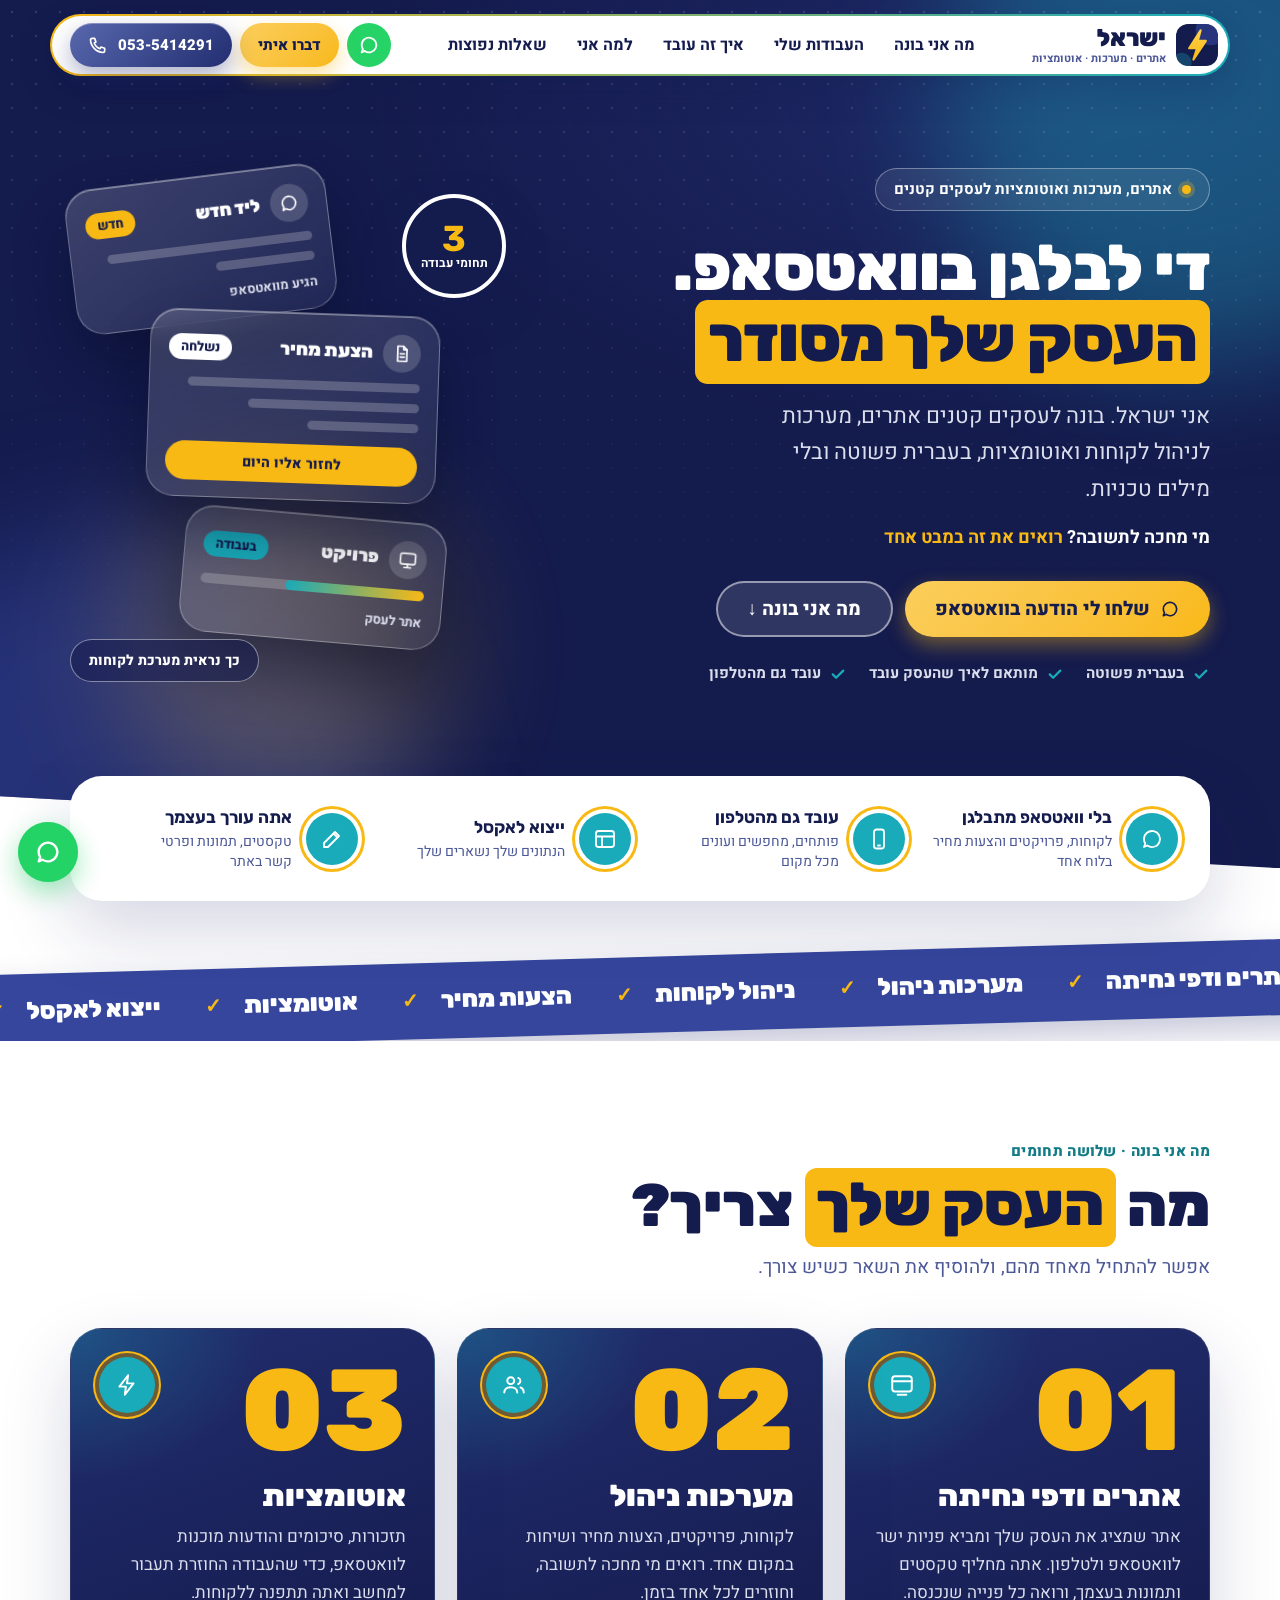
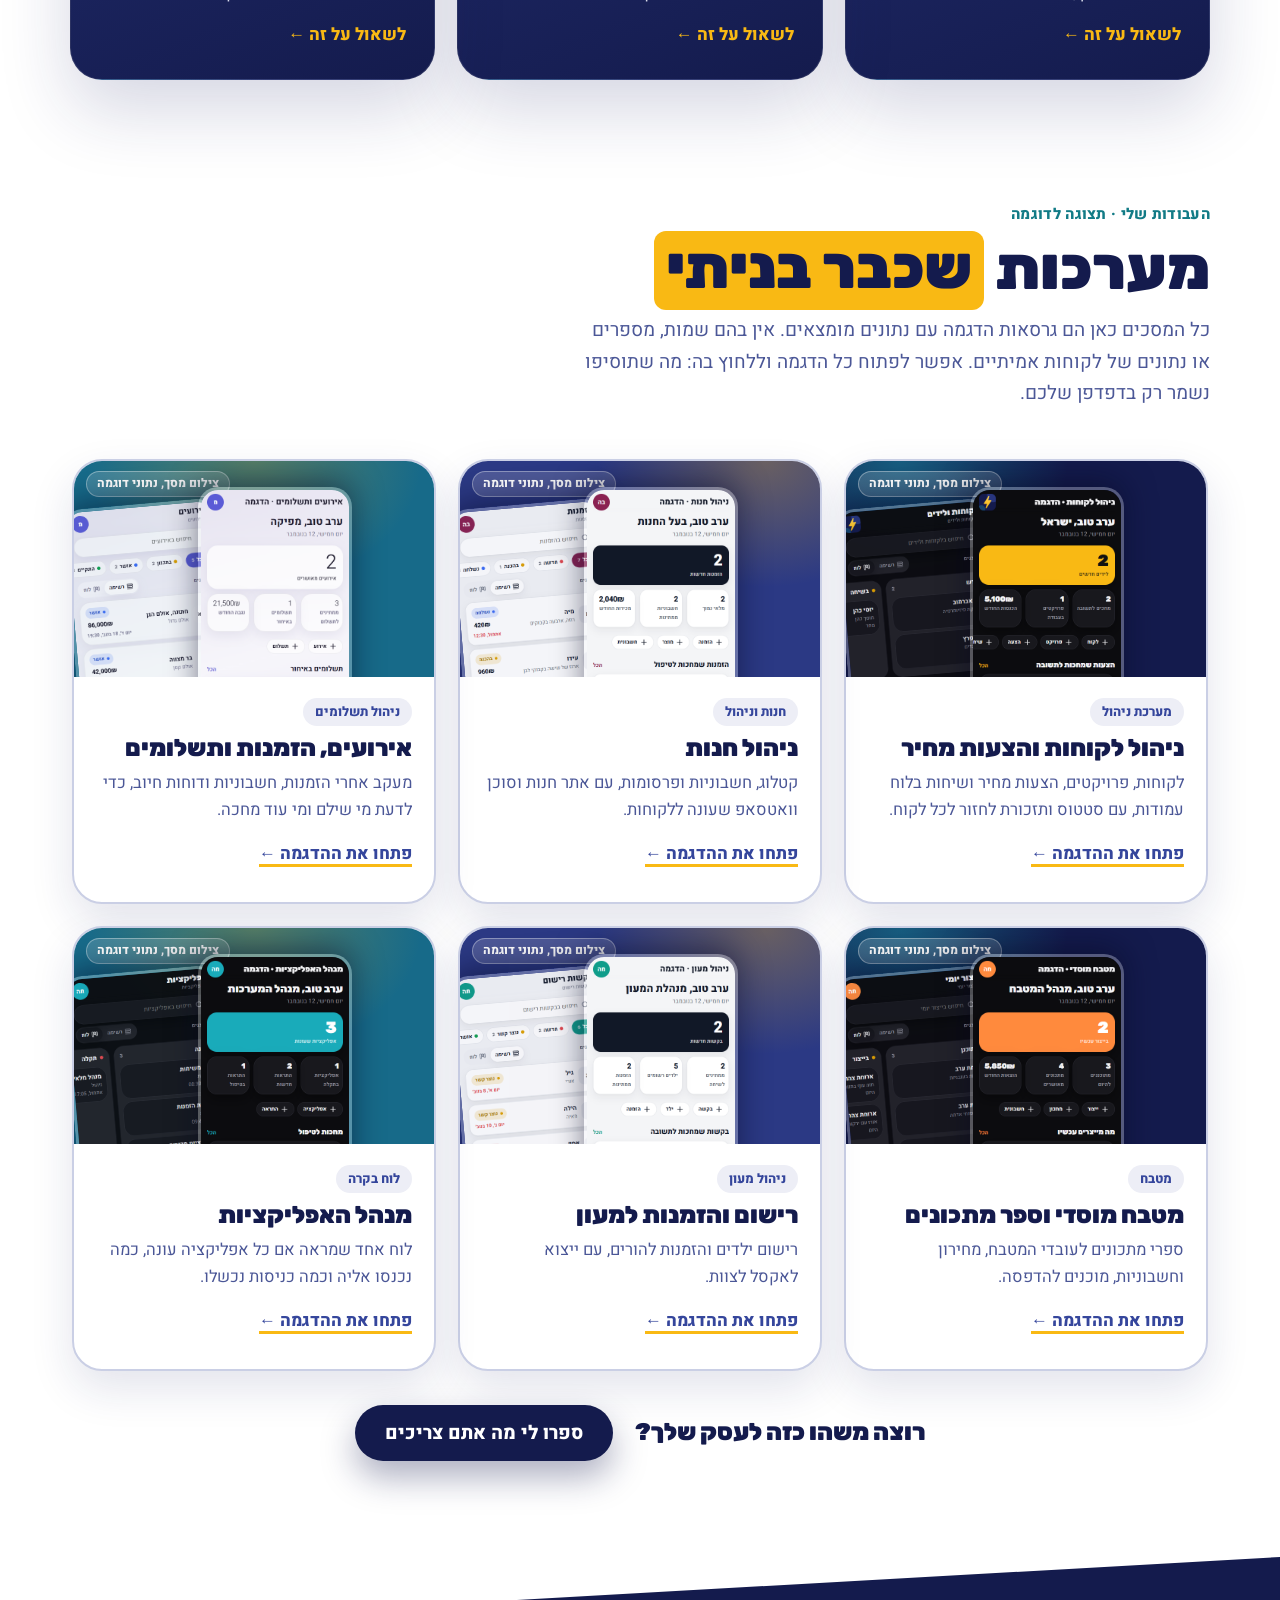
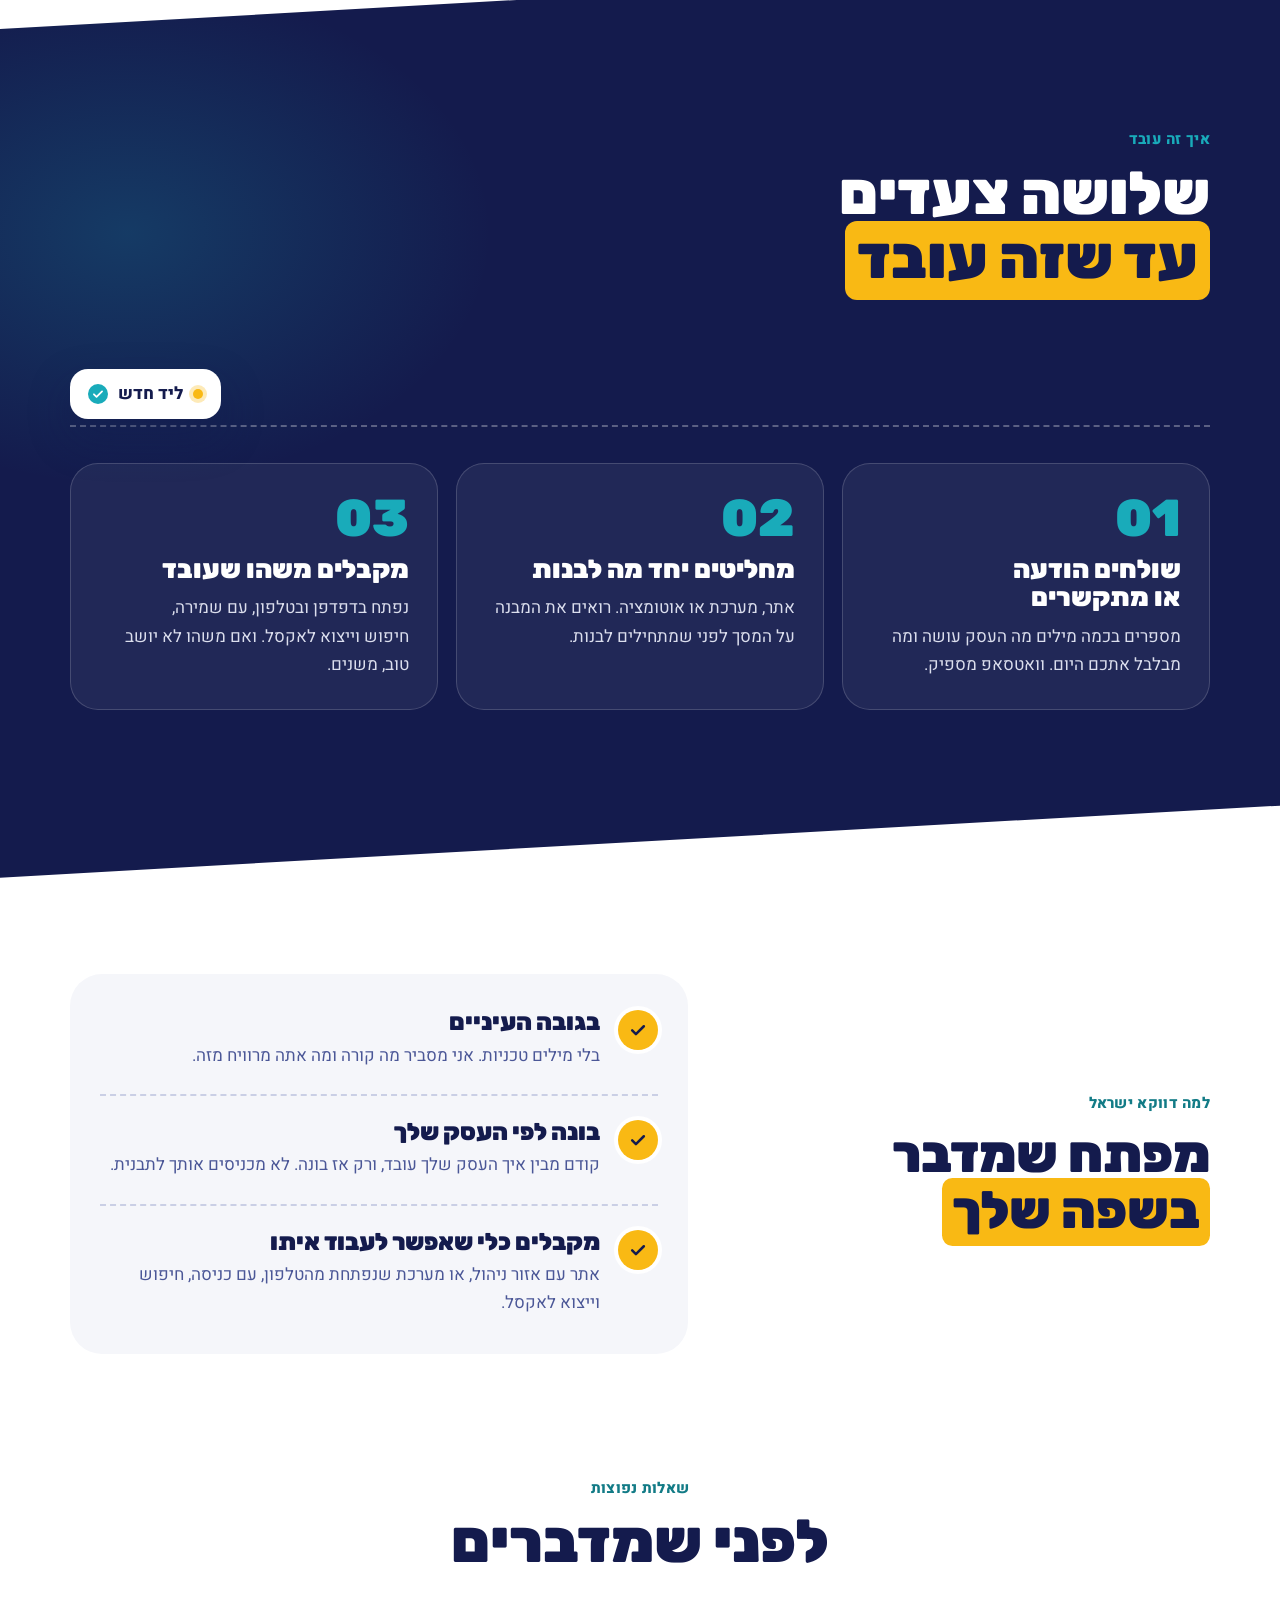
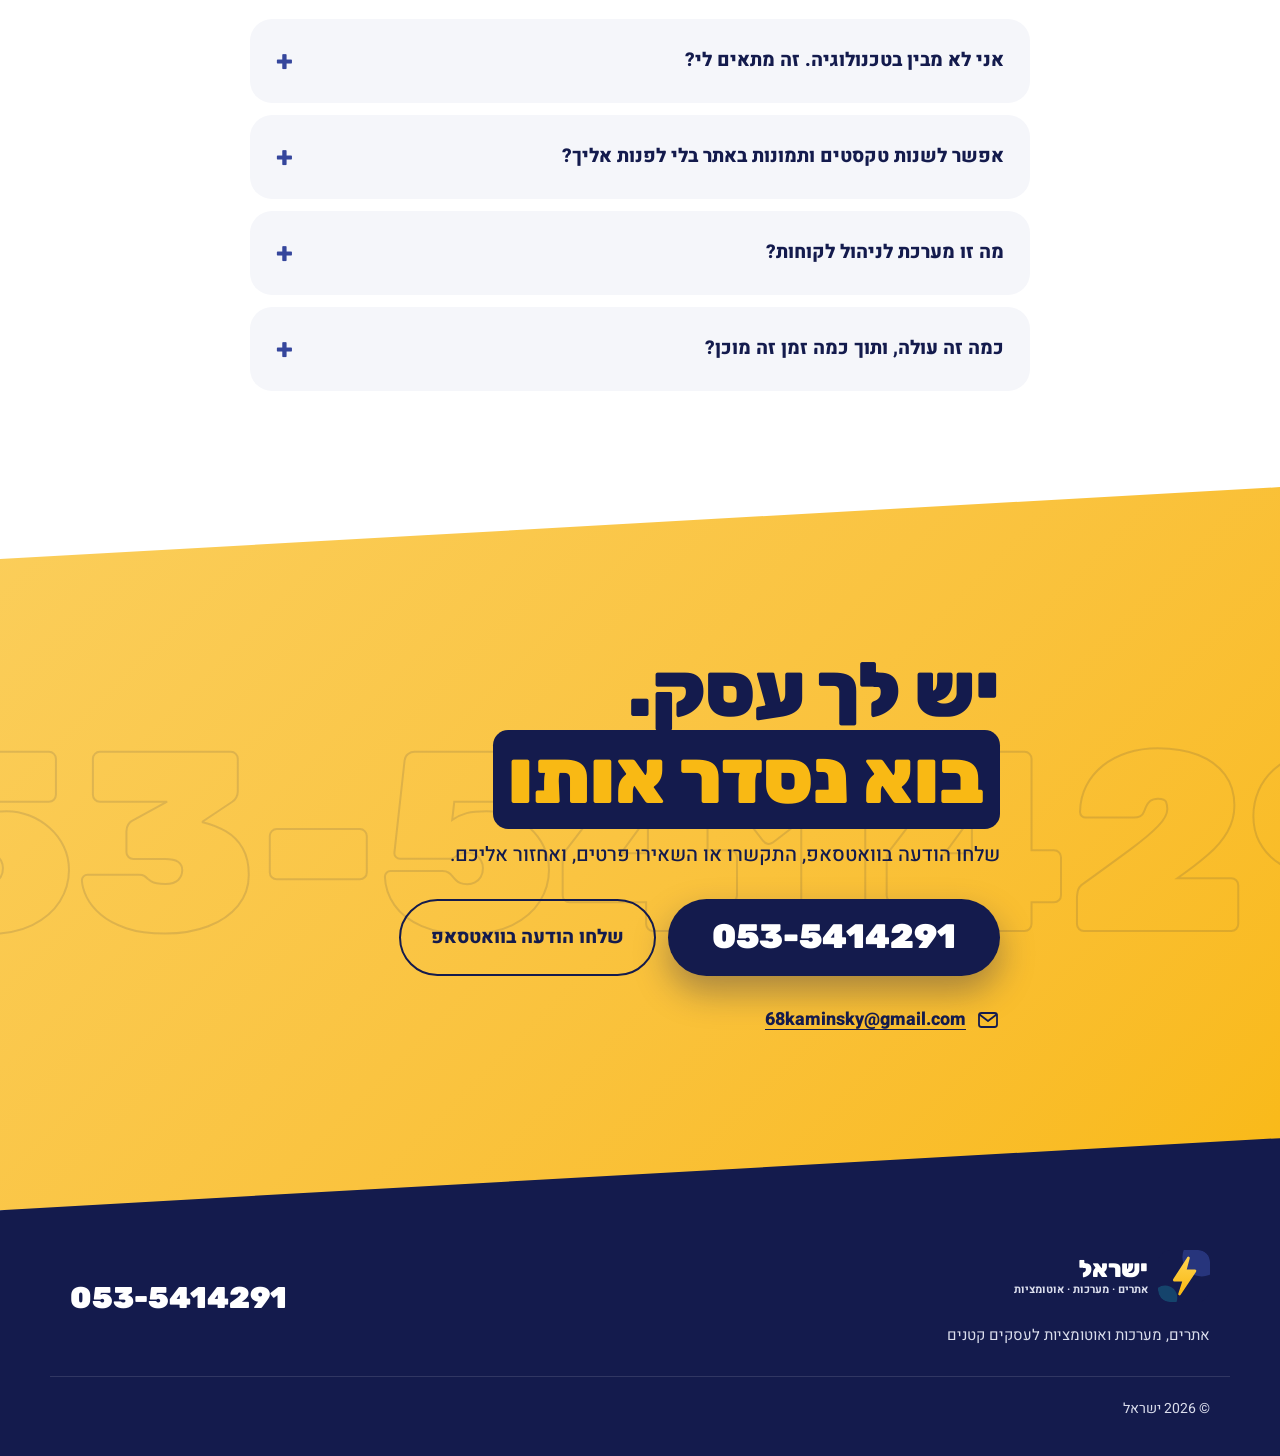
==== index.html @ 68e6c796 "העלאה ראשונה של האתר לאוויר Co-Authored-By: Claude Sonnet 5.5 <noreply@anthropic.com>" ====
<!doctype html>
<html lang="he" dir="rtl">
<head>
  <meta charset="utf-8">
  <meta name="viewport" content="width=device-width, initial-scale=1">
  <title data-edit="seo.title" data-label="כותרת הדף בגוגל ובלשונית">ישראל – אתרים, מערכות ואוטומציות לעסקים קטנים</title>
  <meta name="description" data-edit-meta="seo.description" data-label="תיאור הדף בגוגל" data-type="long" content="בונה לעסקים קטנים אתרים ודפי נחיתה, מערכות לניהול לקוחות ואוטומציות. בעברית פשוטה ובלי מילים טכניות.">
  <meta name="lazy:whatsapp" data-edit-meta="contact.whatsapp" data-label="מספר וואטסאפ" content="053-5414291">
  <meta name="lazy:wa-message" data-edit-meta="contact.wa_message" data-label="ההודעה המוכנה בוואטסאפ" data-type="long" content="היי ישראל, אשמח לשמוע איך אפשר לסדר את העסק שלי">
  <meta property="og:title" content="ישראל – אתרים, מערכות ואוטומציות לעסקים קטנים">
  <meta property="og:description" content="אתרים ודפי נחיתה, מערכות לניהול לקוחות ואוטומציות, בעברית פשוטה.">
  <meta property="og:type" content="website">
  <meta property="og:image" content="assets/logo.svg">
  <link rel="icon" href="assets/favicon.svg" type="image/svg+xml">
  <link rel="preconnect" href="https://fonts.googleapis.com">
  <link rel="preconnect" href="https://fonts.gstatic.com" crossorigin>
  <link href="https://fonts.googleapis.com/css2?family=Heebo:wght@400;500;700;800&family=Rubik:wght@700;900&display=swap" rel="stylesheet">
  <link rel="stylesheet" href="style.css">
  <script>document.documentElement.classList.add('js');</script>
  <script src="config.js"></script>
  <script src="content.js" defer></script>
  <script src="script.js" defer></script>
</head>
<body>

  <!-- תפריט צף -->
  <header class="nav-wrap">
    <nav class="nav" aria-label="ניווט ראשי">
      <a class="logo" href="#">
        <img class="logo__img" src="assets/logo.svg" data-edit-img="brand.logo" data-label="לוגו" alt="" width="42" height="42">
        <span class="logo__text"><span data-edit="brand.name" data-label="שם העסק">ישראל</span><small data-edit="brand.tagline" data-label="תיאור קצר מתחת לשם">אתרים · מערכות · אוטומציות</small></span>
      </a>
      <div class="nav__links">
        <a href="#services">מה אני בונה</a>
        <a href="#works">העבודות שלי</a>
        <a href="#process">איך זה עובד</a>
        <a href="#why">למה אני</a>
        <a href="#faq">שאלות נפוצות</a>
      </div>
      <div class="nav__actions">
        <a class="nav__wa" data-edit-wa href="https://wa.me/972535414291" aria-label="שלחו הודעה בוואטסאפ">
          <svg viewBox="0 0 24 24" fill="none" stroke="currentColor" stroke-width="2" stroke-linecap="round" stroke-linejoin="round" aria-hidden="true"><path d="M4 12a8 8 0 1 1 3.3 6.5L4 20l1.3-3.5A7.9 7.9 0 0 1 4 12z"/></svg>
        </a>
        <a class="btn btn--yellow btn--sm" href="#contact"><span data-edit="nav.cta" data-label="כפתור בתפריט">דברו איתי</span></a>
        <a class="btn btn--blue btn--sm nav__phone" data-edit-tel href="tel:+972535414291">
          <svg viewBox="0 0 24 24" fill="none" stroke="currentColor" stroke-width="2" stroke-linecap="round" stroke-linejoin="round" aria-hidden="true"><path d="M5 4h3l1.5 4.5-2 1.2a11 11 0 0 0 6.8 6.8l1.2-2L20 16v3a2 2 0 0 1-2 2A16 16 0 0 1 3 6a2 2 0 0 1 2-2z"/></svg>
          <span data-edit="contact.phone" data-label="מספר טלפון (מוצג באתר ומשמש לחיוג)">053-5414291</span>
        </a>
      </div>
    </nav>
  </header>

  <main>

    <!-- פתיחה -->
    <section class="hero" data-section="פתיחה">
      <div class="hero__deco" aria-hidden="true">
        <span class="glow glow--teal"></span>
        <span class="glow glow--blue"></span>
        <span class="glow glow--yellow"></span>
        <span class="dots"></span>
      </div>

      <div class="wrap hero__grid">
        <div class="hero__text rv">
          <span class="pill-tag"><i></i><span data-edit="hero.tag" data-label="תגית מעל הכותרת">אתרים, מערכות ואוטומציות לעסקים קטנים</span></span>
          <h1 class="hero__title"><span data-edit="hero.title1" data-label="כותרת, שורה ראשונה">די לבלגן בוואטסאפ.</span><br><em data-edit="hero.title2" data-label="כותרת, שורה מודגשת">העסק שלך מסודר</em></h1>
          <p class="hero__sub" data-edit="hero.sub" data-label="משפט הסבר" data-type="long">אני ישראל. בונה לעסקים קטנים אתרים, מערכות לניהול לקוחות ואוטומציות, בעברית פשוטה ובלי מילים טכניות.</p>
          <p class="hero__hook"><span data-edit="hero.hook1" data-label="שורה מתחת להסבר, התחלה">מי מחכה לתשובה?</span> <strong data-edit="hero.hook2" data-label="שורה מתחת להסבר, מילים מודגשות">רואים את זה במבט אחד</strong></p>
          <div class="hero__actions">
            <a class="btn btn--yellow btn--lg" data-edit-wa href="https://wa.me/972535414291">
              <svg viewBox="0 0 24 24" fill="none" stroke="currentColor" stroke-width="2" stroke-linecap="round" stroke-linejoin="round" aria-hidden="true"><path d="M4 12a8 8 0 1 1 3.3 6.5L4 20l1.3-3.5A7.9 7.9 0 0 1 4 12z"/></svg>
              <span data-edit="hero.cta" data-label="כפתור ראשי">שלחו לי הודעה בוואטסאפ</span>
            </a>
            <a class="btn btn--ghost-dark btn--lg" href="#services"><span data-edit="hero.cta2" data-label="כפתור משני">מה אני בונה ↓</span></a>
          </div>
          <ul class="hero__ticks">
            <li data-edit="hero.tick1" data-label="יתרון 1">בעברית פשוטה</li>
            <li data-edit="hero.tick2" data-label="יתרון 2">מותאם לאיך שהעסק עובד</li>
            <li data-edit="hero.tick3" data-label="יתרון 3">עובד גם מהטלפון</li>
          </ul>
        </div>

        <!-- ערימת כרטיסי זכוכית: איור של מסך מערכת לקוחות -->
        <div class="hero__visual rv" role="img" aria-label="איור: כרטיסי לקוח, הצעת מחיר ופרויקט במערכת ניהול">
          <div class="gcard gcard--a" aria-hidden="true">
            <div class="gcard__head">
              <span class="gcard__ico"><svg viewBox="0 0 24 24" fill="none" stroke="currentColor" stroke-width="2" stroke-linecap="round" stroke-linejoin="round"><path d="M4 12a8 8 0 1 1 3.3 6.5L4 20l1.3-3.5A7.9 7.9 0 0 1 4 12z"/></svg></span>
              <b>ליד חדש</b>
              <span class="chip chip--yellow">חדש</span>
            </div>
            <span class="bar bar--l"></span><span class="bar bar--s"></span>
            <span class="gcard__foot">הגיע מוואטסאפ</span>
          </div>
          <div class="gcard gcard--b" aria-hidden="true">
            <div class="gcard__head">
              <span class="gcard__ico"><svg viewBox="0 0 24 24" fill="none" stroke="currentColor" stroke-width="2" stroke-linecap="round" stroke-linejoin="round"><path d="M7 3h7l4 4v14H7z"/><path d="M14 3v4h4M10 12h5M10 16h5"/></svg></span>
              <b>הצעת מחיר</b>
              <span class="chip chip--white">נשלחה</span>
            </div>
            <span class="bar bar--l"></span><span class="bar bar--m"></span><span class="bar bar--s"></span>
            <span class="gcard__btn">לחזור אליו היום</span>
          </div>
          <div class="gcard gcard--c" aria-hidden="true">
            <div class="gcard__head">
              <span class="gcard__ico"><svg viewBox="0 0 24 24" fill="none" stroke="currentColor" stroke-width="2" stroke-linecap="round" stroke-linejoin="round"><rect x="3" y="4" width="18" height="13" rx="2.5"/><path d="M8 21h8M12 17v4"/></svg></span>
              <b>פרויקט</b>
              <span class="chip chip--teal">בעבודה</span>
            </div>
            <span class="progress"><i></i></span>
            <span class="gcard__foot">אתר לעסק</span>
          </div>
          <span class="float float--tag">כך נראית מערכת לקוחות</span>
          <span class="float float--count"><b data-edit="hero.count_num" data-label="מונה עגול, מספר">3</b><span data-edit="hero.count_text" data-label="מונה עגול, טקסט">תחומי עבודה</span></span>
        </div>
      </div>
    </section>

    <!-- פס אמון -->
    <div class="wrap" data-section="פס אמון">
      <ul class="trust rv">
        <li>
          <span class="trust__icon"><svg viewBox="0 0 24 24" fill="none" stroke="currentColor" stroke-width="1.8" stroke-linecap="round" stroke-linejoin="round" aria-hidden="true"><path d="M4 12a8 8 0 1 1 3.3 6.5L4 20l1.3-3.5A7.9 7.9 0 0 1 4 12z"/></svg></span>
          <span><b data-edit="trust.1.title" data-label="יתרון 1, כותרת">בלי וואטסאפ מתבלגן</b><span data-edit="trust.1.text" data-label="יתרון 1, הסבר">לקוחות, פרויקטים והצעות מחיר בלוח אחד</span></span>
        </li>
        <li>
          <span class="trust__icon"><svg viewBox="0 0 24 24" fill="none" stroke="currentColor" stroke-width="1.8" stroke-linecap="round" stroke-linejoin="round" aria-hidden="true"><rect x="7" y="2.5" width="10" height="19" rx="2.5"/><path d="M11 18.5h2"/></svg></span>
          <span><b data-edit="trust.2.title" data-label="יתרון 2, כותרת">עובד גם מהטלפון</b><span data-edit="trust.2.text" data-label="יתרון 2, הסבר">פותחים, מחפשים ועונים מכל מקום</span></span>
        </li>
        <li>
          <span class="trust__icon"><svg viewBox="0 0 24 24" fill="none" stroke="currentColor" stroke-width="1.8" stroke-linecap="round" stroke-linejoin="round" aria-hidden="true"><rect x="3" y="4" width="18" height="16" rx="2.5"/><path d="M3 9.5h18M9 9.5V20"/></svg></span>
          <span><b data-edit="trust.3.title" data-label="יתרון 3, כותרת">ייצוא לאקסל</b><span data-edit="trust.3.text" data-label="יתרון 3, הסבר">הנתונים שלך נשארים שלך</span></span>
        </li>
        <li>
          <span class="trust__icon"><svg viewBox="0 0 24 24" fill="none" stroke="currentColor" stroke-width="1.8" stroke-linecap="round" stroke-linejoin="round" aria-hidden="true"><path d="M4 20h4L19 9l-4-4L4 16z"/><path d="M13.5 6.5l4 4"/></svg></span>
          <span><b data-edit="trust.4.title" data-label="יתרון 4, כותרת">אתה עורך בעצמך</b><span data-edit="trust.4.text" data-label="יתרון 4, הסבר">טקסטים, תמונות ופרטי קשר באתר</span></span>
        </li>
      </ul>
    </div>

    <!-- רצועה רצה -->
    <div class="ticker-wrap" aria-hidden="true" data-section="רצועה רצה">
      <div class="ticker">
        <div class="ticker__track">
          <span data-edit="ticker.1" data-label="פריט 1">אתרים ודפי נחיתה</span><span data-edit="ticker.2" data-label="פריט 2">מערכות ניהול</span><span data-edit="ticker.3" data-label="פריט 3">ניהול לקוחות</span><span data-edit="ticker.4" data-label="פריט 4">הצעות מחיר</span><span data-edit="ticker.5" data-label="פריט 5">אוטומציות</span><span data-edit="ticker.6" data-label="פריט 6">ייצוא לאקסל</span>
          <span data-edit="ticker.1">אתרים ודפי נחיתה</span><span data-edit="ticker.2">מערכות ניהול</span><span data-edit="ticker.3">ניהול לקוחות</span><span data-edit="ticker.4">הצעות מחיר</span><span data-edit="ticker.5">אוטומציות</span><span data-edit="ticker.6">ייצוא לאקסל</span>
        </div>
      </div>
    </div>

    <!-- מה אני בונה -->
    <section class="section" id="services" data-section="מה אני בונה">
      <div class="wrap">
        <div class="head rv">
          <span class="eyebrow" data-edit="services.eyebrow" data-label="תווית מעל הכותרת">מה אני בונה · שלושה תחומים</span>
          <h2 class="title"><span data-edit="services.title1" data-label="כותרת, התחלה">מה </span><em data-edit="services.title2" data-label="כותרת, מילה מודגשת">העסק שלך</em><span data-edit="services.title3" data-label="כותרת, סוף"> צריך?</span></h2>
          <p class="head__sub" data-edit="services.sub" data-label="משפט מתחת לכותרת">אפשר להתחיל מאחד מהם, ולהוסיף את השאר כשיש צורך.</p>
        </div>
        <div class="services">
          <article class="service rv">
            <span class="service__num" aria-hidden="true">01</span>
            <span class="service__icon"><svg viewBox="0 0 24 24" fill="none" stroke="currentColor" stroke-width="1.8" stroke-linecap="round" stroke-linejoin="round" aria-hidden="true"><rect x="3" y="4" width="18" height="14" rx="2.5"/><path d="M3 8.5h18M8 21h8"/></svg></span>
            <h3 data-edit="s1.name" data-label="שירות 1, שם">אתרים ודפי נחיתה</h3>
            <p data-edit="s1.desc" data-label="שירות 1, תיאור" data-type="long">אתר שמציג את העסק שלך ומביא פניות ישר לוואטסאפ ולטלפון. אתה מחליף טקסטים ותמונות בעצמך, ורואה כל פנייה שנכנסה.</p>
            <a class="service__link" href="#contact" data-edit="services.link" data-label="קישור בכל כרטיס">לשאול על זה ←</a>
          </article>
          <article class="service rv">
            <span class="service__num" aria-hidden="true">02</span>
            <span class="service__icon"><svg viewBox="0 0 24 24" fill="none" stroke="currentColor" stroke-width="1.8" stroke-linecap="round" stroke-linejoin="round" aria-hidden="true"><circle cx="9" cy="8" r="3.2"/><path d="M3 19c0-3.2 2.7-5 6-5s6 1.8 6 5M16 5.5a3 3 0 0 1 0 5.6M18 14.3c1.8.6 3 2 3 4.7"/></svg></span>
            <h3 data-edit="s2.name" data-label="שירות 2, שם">מערכות ניהול</h3>
            <p data-edit="s2.desc" data-label="שירות 2, תיאור" data-type="long">לקוחות, פרויקטים, הצעות מחיר ושיחות במקום אחד. רואים מי מחכה לתשובה, וחוזרים לכל אחד בזמן.</p>
            <a class="service__link" href="#contact" data-edit="services.link">לשאול על זה ←</a>
          </article>
          <article class="service rv">
            <span class="service__num" aria-hidden="true">03</span>
            <span class="service__icon"><svg viewBox="0 0 24 24" fill="none" stroke="currentColor" stroke-width="1.8" stroke-linecap="round" stroke-linejoin="round" aria-hidden="true"><path d="M13 3L5 13.5h6L10 21l8-10.5h-6z"/></svg></span>
            <h3 data-edit="s3.name" data-label="שירות 3, שם">אוטומציות</h3>
            <p data-edit="s3.desc" data-label="שירות 3, תיאור" data-type="long">תזכורות, סיכומים והודעות מוכנות לוואטסאפ, כדי שהעבודה החוזרת תעבור למחשב ואתה תתפנה ללקוחות.</p>
            <a class="service__link" href="#contact" data-edit="services.link">לשאול על זה ←</a>
          </article>
        </div>
      </div>
    </section>

    <!-- העבודות שלי: מסכים לדוגמה, בלי נתונים אמיתיים -->
    <section class="section works-sec" id="works" data-section="העבודות שלי">
      <div class="wrap">
        <div class="head rv">
          <span class="eyebrow" data-edit="works.eyebrow" data-label="תווית מעל הכותרת">העבודות שלי · תצוגה לדוגמה</span>
          <h2 class="title"><span data-edit="works.title1" data-label="כותרת, התחלה">מערכות </span><em data-edit="works.title2" data-label="כותרת, מילים מודגשות">שכבר בניתי</em></h2>
          <p class="head__sub" data-edit="works.sub" data-label="משפט מתחת לכותרת" data-type="long">כל המסכים כאן הם גרסאות הדגמה עם נתונים מומצאים. אין בהם שמות, מספרים או נתונים של לקוחות אמיתיים. אפשר לפתוח כל הדגמה וללחוץ בה: מה שתוסיפו נשמר רק בדפדפן שלכם.</p>
        </div>

        <div class="works" tabindex="0" aria-label="העבודות שלי, אפשר לגלול הצידה">

          <!-- 1. ניהול לקוחות: לוח עמודות -->
          <article class="work rv">
            <div class="mock mock--ink">
              <div class="shots">
                <img class="shot shot--b" src="assets/works/clients-list.png" alt="מסך הבית ולוח הלקוחות במערכת ניהול לקוחות, עם נתוני דוגמה" width="390" height="780" decoding="async">
                <img class="shot shot--a" src="assets/works/clients-home.png" alt="" width="390" height="780" decoding="async">
              </div>
              <span class="mock__tag">צילום מסך, נתוני דוגמה</span>
            </div>
            <div class="work__body">
              <span class="work__kind" data-edit="works.1.kind" data-label="עבודה 1, סוג">מערכת ניהול</span>
              <h3 data-edit="works.1.title" data-label="עבודה 1, שם">ניהול לקוחות והצעות מחיר</h3>
              <p data-edit="works.1.text" data-label="עבודה 1, תיאור" data-type="long">לקוחות, פרויקטים, הצעות מחיר ושיחות בלוח עמודות, עם סטטוס ותזכורת לחזור לכל לקוח.</p>
              <a class="work__demo" href="demos/clients/index.html" target="_blank" rel="noopener" aria-label="פתחו הדגמה של ניהול לקוחות והצעות מחיר, נפתח בלשונית חדשה"><span data-edit="works.demo_link" data-label="קישור להדגמה, בכל כרטיס">פתחו את ההדגמה ←</span></a>
            </div>
          </article>

          <!-- 2. חנות וניהול -->
          <article class="work rv">
            <div class="mock mock--blue">
              <div class="shots">
                <img class="shot shot--b" src="assets/works/store-list.png" alt="הזמנות ומסך הבית במערכת ניהול חנות, עם נתוני דוגמה" width="390" height="780" decoding="async">
                <img class="shot shot--a" src="assets/works/store-home.png" alt="" width="390" height="780" decoding="async">
              </div>
              <span class="mock__tag">צילום מסך, נתוני דוגמה</span>
            </div>
            <div class="work__body">
              <span class="work__kind" data-edit="works.2.kind" data-label="עבודה 2, סוג">חנות וניהול</span>
              <h3 data-edit="works.2.title" data-label="עבודה 2, שם">ניהול חנות</h3>
              <p data-edit="works.2.text" data-label="עבודה 2, תיאור" data-type="long">קטלוג, חשבוניות ופרסומות, עם אתר חנות וסוכן וואטסאפ שעונה ללקוחות.</p>
              <a class="work__demo" href="demos/store/index.html" target="_blank" rel="noopener" aria-label="פתחו הדגמה של ניהול חנות, נפתח בלשונית חדשה"><span data-edit="works.demo_link" data-label="קישור להדגמה, בכל כרטיס">פתחו את ההדגמה ←</span></a>
            </div>
          </article>

          <!-- 3. אירועים ותשלומים -->
          <article class="work rv">
            <div class="mock mock--teal">
              <div class="shots">
                <img class="shot shot--b" src="assets/works/events-list.png" alt="אירועים ומסך הבית במערכת לניהול אירועים ותשלומים, עם נתוני דוגמה" width="390" height="780" decoding="async">
                <img class="shot shot--a" src="assets/works/events-home.png" alt="" width="390" height="780" decoding="async">
              </div>
              <span class="mock__tag">צילום מסך, נתוני דוגמה</span>
            </div>
            <div class="work__body">
              <span class="work__kind" data-edit="works.3.kind" data-label="עבודה 3, סוג">ניהול תשלומים</span>
              <h3 data-edit="works.3.title" data-label="עבודה 3, שם">אירועים, הזמנות ותשלומים</h3>
              <p data-edit="works.3.text" data-label="עבודה 3, תיאור" data-type="long">מעקב אחרי הזמנות, חשבוניות ודוחות חיוב, כדי לדעת מי שילם ומי עוד מחכה.</p>
              <a class="work__demo" href="demos/events/index.html" target="_blank" rel="noopener" aria-label="פתחו הדגמה של אירועים, הזמנות ותשלומים, נפתח בלשונית חדשה"><span data-edit="works.demo_link" data-label="קישור להדגמה, בכל כרטיס">פתחו את ההדגמה ←</span></a>
            </div>
          </article>

          <!-- 4. מטבח מוסדי -->
          <article class="work rv">
            <div class="mock mock--ink">
              <div class="shots">
                <img class="shot shot--b" src="assets/works/kitchen-list.png" alt="לוח הייצור היומי ומסך הבית במערכת למטבח מוסדי, עם נתוני דוגמה" width="390" height="780" decoding="async">
                <img class="shot shot--a" src="assets/works/kitchen-home.png" alt="" width="390" height="780" decoding="async">
              </div>
              <span class="mock__tag">צילום מסך, נתוני דוגמה</span>
            </div>
            <div class="work__body">
              <span class="work__kind" data-edit="works.4.kind" data-label="עבודה 4, סוג">מטבח</span>
              <h3 data-edit="works.4.title" data-label="עבודה 4, שם">מטבח מוסדי וספר מתכונים</h3>
              <p data-edit="works.4.text" data-label="עבודה 4, תיאור" data-type="long">ספרי מתכונים לעובדי המטבח, מחירון וחשבוניות, מוכנים להדפסה.</p>
              <a class="work__demo" href="demos/kitchen/index.html" target="_blank" rel="noopener" aria-label="פתחו הדגמה של מטבח מוסדי וספר מתכונים, נפתח בלשונית חדשה"><span data-edit="works.demo_link" data-label="קישור להדגמה, בכל כרטיס">פתחו את ההדגמה ←</span></a>
            </div>
          </article>

          <!-- 5. מעון -->
          <article class="work rv">
            <div class="mock mock--blue">
              <div class="shots">
                <img class="shot shot--b" src="assets/works/daycare-list.png" alt="בקשות רישום ומסך הבית במערכת לניהול מעון, עם נתוני דוגמה" width="390" height="780" decoding="async">
                <img class="shot shot--a" src="assets/works/daycare-home.png" alt="" width="390" height="780" decoding="async">
              </div>
              <span class="mock__tag">צילום מסך, נתוני דוגמה</span>
            </div>
            <div class="work__body">
              <span class="work__kind" data-edit="works.5.kind" data-label="עבודה 5, סוג">ניהול מעון</span>
              <h3 data-edit="works.5.title" data-label="עבודה 5, שם">רישום והזמנות למעון</h3>
              <p data-edit="works.5.text" data-label="עבודה 5, תיאור" data-type="long">רישום ילדים והזמנות להורים, עם ייצוא לאקסל לצוות.</p>
              <a class="work__demo" href="demos/daycare/index.html" target="_blank" rel="noopener" aria-label="פתחו הדגמה של רישום והזמנות למעון, נפתח בלשונית חדשה"><span data-edit="works.demo_link" data-label="קישור להדגמה, בכל כרטיס">פתחו את ההדגמה ←</span></a>
            </div>
          </article>

          <!-- 6. מנהל האפליקציות -->
          <article class="work rv">
            <div class="mock mock--teal">
              <div class="shots">
                <img class="shot shot--b" src="assets/works/apps-list.png" alt="רשימת האפליקציות ומסך הבית בלוח הבקרה, עם נתוני דוגמה" width="390" height="780" decoding="async">
                <img class="shot shot--a" src="assets/works/apps-home.png" alt="" width="390" height="780" decoding="async">
              </div>
              <span class="mock__tag">צילום מסך, נתוני דוגמה</span>
            </div>
            <div class="work__body">
              <span class="work__kind" data-edit="works.6.kind" data-label="עבודה 6, סוג">לוח בקרה</span>
              <h3 data-edit="works.6.title" data-label="עבודה 6, שם">מנהל האפליקציות</h3>
              <p data-edit="works.6.text" data-label="עבודה 6, תיאור" data-type="long">לוח אחד שמראה אם כל אפליקציה עונה, כמה נכנסו אליה וכמה כניסות נכשלו.</p>
              <a class="work__demo" href="demos/apps/index.html" target="_blank" rel="noopener" aria-label="פתחו הדגמה של מנהל האפליקציות, נפתח בלשונית חדשה"><span data-edit="works.demo_link" data-label="קישור להדגמה, בכל כרטיס">פתחו את ההדגמה ←</span></a>
            </div>
          </article>

        </div>

        <p class="works__hint" aria-hidden="true"><span data-edit="works.hint" data-label="רמז לגלילה בטלפון">החליקו הצידה לעוד עבודות</span> ←</p>

        <p class="works__cta rv">
          <span data-edit="works.cta_text" data-label="משפט מעל הכפתור">רוצה משהו כזה לעסק שלך?</span>
          <a class="btn btn--ink btn--lg" data-edit-wa href="https://wa.me/972535414291"><span data-edit="works.cta_btn" data-label="כפתור מתחת לעבודות">ספרו לי מה אתם צריכים</span></a>
        </p>
      </div>
    </section>

    <!-- איך זה עובד -->
    <section class="process" id="process" data-section="איך זה עובד">
      <div class="wrap">
        <div class="head head--light rv">
          <span class="eyebrow" data-edit="process.eyebrow" data-label="תווית מעל הכותרת">איך זה עובד</span>
          <h2 class="title"><span data-edit="process.title1" data-label="כותרת, התחלה">שלושה צעדים</span> <em data-edit="process.title2" data-label="כותרת, מילים מודגשות">עד שזה עובד</em></h2>
        </div>

        <!-- האיור: הודעה בוואטסאפ שנוסעת על קו מקווקו ונוחתת ככרטיס ליד חדש -->
        <div class="road" aria-hidden="true">
          <svg class="bubble" viewBox="0 0 64 52"><path class="bubble__b" d="M10 4h44a8 8 0 0 1 8 8v20a8 8 0 0 1-8 8H30L16 49V40h-6a8 8 0 0 1-8-8V12a8 8 0 0 1 8-8z"/><path class="bubble__l" d="M14 16h30M14 25h20"/></svg>
          <span class="road__lead"><i></i>ליד חדש<svg viewBox="0 0 24 24" fill="none" stroke="currentColor" stroke-width="3" stroke-linecap="round" stroke-linejoin="round"><path d="M5 12.5l4.5 4.5L19 7.5"/></svg></span>
        </div>

        <ol class="steps">
          <li class="step rv">
            <span class="step__num">01</span>
            <h3 data-edit="step.1.title" data-label="צעד 1, כותרת">שולחים הודעה או מתקשרים</h3>
            <p data-edit="step.1.text" data-label="צעד 1, הסבר" data-type="long">מספרים בכמה מילים מה העסק עושה ומה מבלבל אתכם היום. וואטסאפ מספיק.</p>
          </li>
          <li class="step rv">
            <span class="step__num">02</span>
            <h3 data-edit="step.2.title" data-label="צעד 2, כותרת">מחליטים יחד מה לבנות</h3>
            <p data-edit="step.2.text" data-label="צעד 2, הסבר" data-type="long">אתר, מערכת או אוטומציה. רואים את המבנה על המסך לפני שמתחילים לבנות.</p>
          </li>
          <li class="step rv">
            <span class="step__num">03</span>
            <h3 data-edit="step.3.title" data-label="צעד 3, כותרת">מקבלים משהו שעובד</h3>
            <p data-edit="step.3.text" data-label="צעד 3, הסבר" data-type="long">נפתח בדפדפן ובטלפון, עם שמירה, חיפוש וייצוא לאקסל. ואם משהו לא יושב טוב, משנים.</p>
          </li>
        </ol>
      </div>
    </section>

    <!-- למה אני -->
    <section class="section why" id="why" data-section="למה אני">
      <div class="wrap why__grid">
        <div class="rv">
          <span class="eyebrow" data-edit="why.eyebrow" data-label="תווית מעל הכותרת">למה דווקא ישראל</span>
          <h2 class="title title--md"><span data-edit="why.title1" data-label="כותרת, התחלה">מפתח שמדבר </span><em data-edit="why.title2" data-label="כותרת, מילה מודגשת">בשפה שלך</em></h2>
        </div>
        <ul class="why__list">
          <li class="rv">
            <span class="why__tick"><svg viewBox="0 0 24 24" fill="none" stroke="currentColor" stroke-width="3" stroke-linecap="round" stroke-linejoin="round" aria-hidden="true"><path d="M5 12.5l4.5 4.5L19 7.5"/></svg></span>
            <div><h3 data-edit="why.1.title" data-label="יתרון 1, כותרת">בגובה העיניים</h3><p data-edit="why.1.text" data-label="יתרון 1, הסבר" data-type="long">בלי מילים טכניות. אני מסביר מה קורה ומה אתה מרוויח מזה.</p></div>
          </li>
          <li class="rv">
            <span class="why__tick"><svg viewBox="0 0 24 24" fill="none" stroke="currentColor" stroke-width="3" stroke-linecap="round" stroke-linejoin="round" aria-hidden="true"><path d="M5 12.5l4.5 4.5L19 7.5"/></svg></span>
            <div><h3 data-edit="why.2.title" data-label="יתרון 2, כותרת">בונה לפי העסק שלך</h3><p data-edit="why.2.text" data-label="יתרון 2, הסבר" data-type="long">קודם מבין איך העסק שלך עובד, ורק אז בונה. לא מכניסים אותך לתבנית.</p></div>
          </li>
          <li class="rv">
            <span class="why__tick"><svg viewBox="0 0 24 24" fill="none" stroke="currentColor" stroke-width="3" stroke-linecap="round" stroke-linejoin="round" aria-hidden="true"><path d="M5 12.5l4.5 4.5L19 7.5"/></svg></span>
            <div><h3 data-edit="why.3.title" data-label="יתרון 3, כותרת">מקבלים כלי שאפשר לעבוד איתו</h3><p data-edit="why.3.text" data-label="יתרון 3, הסבר" data-type="long">אתר עם אזור ניהול, או מערכת שנפתחת מהטלפון, עם כניסה, חיפוש וייצוא לאקסל.</p></div>
          </li>
        </ul>
      </div>
    </section>

    <!-- שאלות נפוצות -->
    <section class="section section--tight" id="faq" data-section="שאלות נפוצות">
      <div class="wrap faq">
        <div class="head head--center rv">
          <span class="eyebrow" data-edit="faq.eyebrow" data-label="תווית מעל הכותרת">שאלות נפוצות</span>
          <h2 class="title" data-edit="faq.title" data-label="כותרת">לפני שמדברים</h2>
        </div>
        <details class="rv">
          <summary data-edit="faq.1.q" data-label="שאלה 1">אני לא מבין בטכנולוגיה. זה מתאים לי?</summary>
          <p data-edit="faq.1.a" data-label="תשובה 1" data-type="long">כן. הכל בעברית פשוטה, ואני מסביר כל צעד. אתה לא צריך לגעת בקוד.</p>
        </details>
        <details class="rv">
          <summary data-edit="faq.2.q" data-label="שאלה 2">אפשר לשנות טקסטים ותמונות באתר בלי לפנות אליך?</summary>
          <p data-edit="faq.2.a" data-label="תשובה 2" data-type="long">כן. לכל אתר יש אזור ניהול. שם משנים טקסטים, תמונות, פרטי קשר וצבעים, ורואים כל פנייה שנכנסה מהטופס.</p>
        </details>
        <details class="rv">
          <summary data-edit="faq.3.q" data-label="שאלה 3">מה זו מערכת לניהול לקוחות?</summary>
          <p data-edit="faq.3.a" data-label="תשובה 3" data-type="long">מקום אחד ללקוחות, פרויקטים, הצעות מחיר ושיחות. רואים מי מחכה לתשובה ולמי צריך לחזור היום, ואפשר לייצא הכל לאקסל.</p>
        </details>
        <details class="rv">
          <summary data-edit="faq.4.q" data-label="שאלה 4">כמה זה עולה, ותוך כמה זמן זה מוכן?</summary>
          <p data-edit="faq.4.a" data-label="תשובה 4" data-type="long">זה תלוי במה שהעסק שלך צריך. שלחו הודעה וספרו מה אתם מחפשים, ואחזור אליכם עם תשובה מסודרת.</p>
        </details>
      </div>
    </section>

    <!-- רצועת יצירת קשר וטופס פניות -->
    <section class="cta" id="contact" data-section="יצירת קשר">
      <span class="cta__outline" aria-hidden="true" data-edit="contact.phone">053-5414291</span>
      <div class="wrap cta__grid">
        <div class="rv">
          <h2 class="cta__title"><span data-edit="cta.title1" data-label="כותרת, שורה 1">יש לך עסק.</span><br><em data-edit="cta.title2" data-label="כותרת, שורה מודגשת">בוא נסדר אותו</em></h2>
          <p class="cta__sub" data-edit="cta.sub" data-label="משפט מתחת לכותרת">שלחו הודעה בוואטסאפ, התקשרו או השאירו פרטים, ואחזור אליכם.</p>
          <div class="cta__actions">
            <a class="btn btn--ink btn--xl" data-edit-tel href="tel:+972535414291"><span data-edit="contact.phone">053-5414291</span></a>
            <a class="btn btn--outline-ink btn--lg" data-edit-wa href="https://wa.me/972535414291"><span data-edit="cta.wa" data-label="כפתור וואטסאפ">שלחו הודעה בוואטסאפ</span></a>
          </div>
          <p class="cta__mail">
            <svg viewBox="0 0 24 24" fill="none" stroke="currentColor" stroke-width="1.8" stroke-linecap="round" stroke-linejoin="round" aria-hidden="true"><rect x="3" y="5" width="18" height="14" rx="2.5"/><path d="M3.5 6.5l8.5 6.5 8.5-6.5"/></svg>
            <a data-edit-mail href="mailto:68kaminsky@gmail.com"><span data-edit="contact.email" data-label="מייל">68kaminsky@gmail.com</span></a>
          </p>
        </div>

        <form class="lead rv" id="lead-form" novalidate>
          <h3 class="lead__title" data-edit="form.title" data-label="כותרת הטופס">השאירו פרטים, ואחזור אליכם</h3>
          <label class="lead__field">
            <span>שם</span>
            <input name="name" type="text" autocomplete="name" maxlength="80" required placeholder="איך קוראים לך?">
          </label>
          <label class="lead__field">
            <span>טלפון</span>
            <input name="phone" type="tel" autocomplete="tel" inputmode="tel" maxlength="20" required placeholder="050-0000000" dir="ltr">
          </label>
          <label class="lead__field">
            <span>במה אפשר לעזור?</span>
            <select name="service">
              <option data-edit="s1.name">אתרים ודפי נחיתה</option>
              <option data-edit="s2.name">מערכות ניהול</option>
              <option data-edit="s3.name">אוטומציות</option>
              <option>עוד לא יודע, רוצה לשמוע</option>
            </select>
          </label>
          <label class="lead__field">
            <span>פרטים נוספים (לא חובה)</span>
            <textarea name="message" rows="2" maxlength="1000" placeholder="למשל: אני רוצה לעשות סדר בלקוחות"></textarea>
          </label>
          <label class="lead__trap" aria-hidden="true">אל תמלאו את השדה הזה<input name="company" tabindex="-1" autocomplete="off"></label>
          <button class="btn btn--ink btn--lg lead__submit" type="submit"><span data-edit="form.button" data-label="כפתור שליחה">חזרו אליי</span></button>
          <p class="lead__msg" role="status" aria-live="polite"></p>
          <p class="lead__done" hidden data-edit="form.success" data-label="הודעה אחרי שליחה">קיבלתי! אחזור אליכם בהקדם.</p>
        </form>
      </div>
    </section>

  </main>

  <footer class="footer" data-section="כותרת תחתונה">
    <div class="wrap footer__grid">
      <div>
        <span class="logo logo--light">
          <img class="logo__img" src="assets/logo.svg" data-edit-img="brand.logo" alt="" width="52" height="52">
          <span class="logo__text"><span data-edit="brand.name">ישראל</span><small data-edit="brand.tagline">אתרים · מערכות · אוטומציות</small></span>
        </span>
        <p class="footer__line" data-edit="footer.line" data-label="משפט בכותרת התחתונה">אתרים, מערכות ואוטומציות לעסקים קטנים</p>
      </div>
      <a class="footer__phone" data-edit-tel href="tel:+972535414291"><span data-edit="contact.phone">053-5414291</span></a>
    </div>
    <div class="wrap footer__bottom"><span>© 2026 <span data-edit="brand.name">ישראל</span></span><a class="footer__admin" href="admin/">כניסת מנהל</a></div>
  </footer>

  <!-- וואטסאפ צף -->
  <a class="wa-float" data-edit-wa href="https://wa.me/972535414291" aria-label="שלחו הודעה בוואטסאפ">
    <svg viewBox="0 0 24 24" fill="none" stroke="currentColor" stroke-width="2" stroke-linecap="round" stroke-linejoin="round" aria-hidden="true"><path d="M4 12a8 8 0 1 1 3.3 6.5L4 20l1.3-3.5A7.9 7.9 0 0 1 4 12z"/></svg>
  </a>

</body>
</html>
---- style.css ----
/* כיוון: נועז ואנרגטי (library/directions/bold-energy.md) + ה-DNA (library/directions/_dna.md)
   צבעים ופונטים מוגדרים כאן פעם אחת. הצבעים הם צבעי המותג של ישראל (חומרים/מותג.md). */
:root {
  /* ארבעת צבעי הבסיס. אפשר לשנות אותם מאזור הניהול, וכל השאר נגזר מהם */
  --ink: #141B4D;
  --blue: #35469C;
  --yellow: #F9B914;
  --teal: #19ABBA;
  /* נגזרים */
  --blue-a: color-mix(in srgb, var(--blue) 82%, #fff);
  --blue-b: color-mix(in srgb, var(--blue) 45%, var(--ink));
  --yellow-l: color-mix(in srgb, var(--yellow) 70%, #fff);
  --teal-d: color-mix(in srgb, var(--teal) 72%, #000);
  --muted: color-mix(in srgb, color-mix(in srgb, var(--blue) 70%, var(--ink)) 85%, #fff);
  --on-dark: color-mix(in srgb, var(--blue) 18%, #fff);
  --surface: color-mix(in srgb, var(--blue) 5%, #fff);
  --surface-2: color-mix(in srgb, var(--blue) 9%, #fff);
  --line: color-mix(in srgb, var(--blue) 26%, #fff);
  --wa: #25D366;
  --font-head: 'Rubik', sans-serif;
  --font-body: 'Heebo', sans-serif;
  --max: 1180px;
  --cut: 56px;
  --shadow-card: 0 30px 70px rgb(26 35 102 / .18);
  --shadow-pop: 0 18px 40px rgb(20 27 77 / .35);
}

* { box-sizing: border-box; }
html { scroll-behavior: smooth; }
body {
  margin: 0;
  font-family: var(--font-body);
  font-size: 17px;
  line-height: 1.65;
  color: var(--ink);
  background: #fff;
  overflow-x: clip;
}
img, svg { display: block; }
img { max-width: 100%; height: auto; }
a { color: inherit; text-decoration: none; }
h1, h2, h3, p { margin: 0; }
h1, h2, h3 { font-family: var(--font-head); font-weight: 900; line-height: 1.08; text-wrap: balance; }
p, li { text-wrap: pretty; }
ul, ol { list-style: none; margin: 0; padding: 0; }
[hidden] { display: none !important; }

.wrap { max-width: var(--max); margin: 0 auto; padding: 0 20px; }
.section { padding: 96px 0; }
.section--tight { padding-top: 24px; }

/* ---------- כותרות של מקטעים ---------- */
.head { max-width: 640px; margin-bottom: 44px; }
.head--center { margin-inline: auto; text-align: center; }
.eyebrow { display: inline-block; font-size: 15px; font-weight: 800; letter-spacing: .02em; color: var(--teal-d); margin-bottom: 10px; }
.title { font-size: clamp(34px, 5.4vw, 60px); color: var(--ink); }
.title--md { font-size: clamp(32px, 4.6vw, 52px); }
.head__sub { margin-top: 14px; font-size: 19px; color: var(--muted); }
.head--light .title { color: #fff; }
.head--light .eyebrow { color: var(--teal); }

/* המילה המודגשת: "מרקר" צהוב מאחורי המילה */
.title em, .hero__title em, .cta__title em {
  font-style: normal;
  color: var(--ink);
  background: var(--yellow);
  padding: .02em .2em .1em;
  border-radius: .2em;
  -webkit-box-decoration-break: clone;
  box-decoration-break: clone;
}
.cta__title em { color: var(--yellow); background: var(--ink); }

/* ---------- כפתורים ---------- */
.btn {
  display: inline-flex;
  align-items: center;
  justify-content: center;
  gap: 10px;
  min-height: 48px;
  padding: 12px 24px;
  border-radius: 999px;
  font-family: var(--font-body);
  font-size: 17px;
  font-weight: 800;
  line-height: 1.2;
  white-space: nowrap;
  transition: transform .2s, box-shadow .2s, background-color .2s;
}
.btn:hover { transform: translateY(-2px); }
.btn svg { width: 20px; height: 20px; flex: none; }
.btn--sm { min-height: 44px; padding: 9px 18px; font-size: 15px; }
.btn--lg { min-height: 56px; padding: 15px 30px; font-size: 19px; }
.btn--xl { min-height: 72px; padding: 18px 44px; font-size: clamp(24px, 3.4vw, 34px); font-family: var(--font-head); font-weight: 900; direction: ltr; }
.btn--yellow { color: var(--ink); background: linear-gradient(135deg, var(--yellow-l), var(--yellow)); box-shadow: 0 8px 20px rgb(249 185 20 / .4); }
.btn--blue { color: #fff; background: linear-gradient(135deg, var(--blue-a), var(--blue-b)); box-shadow: 0 10px 24px rgb(26 35 102 / .35), inset 0 1px 0 rgb(255 255 255 / .3); }
.btn--ghost-dark { color: #fff; background: rgb(255 255 255 / .12); border: 2px solid rgb(255 255 255 / .5); }
.btn--ghost-dark:hover { background: rgb(255 255 255 / .2); }
.btn--ink { color: #fff; background: var(--ink); box-shadow: 0 16px 34px rgb(20 27 77 / .35); }
.btn--outline-ink { color: var(--ink); border: 2px solid var(--ink); }
.btn--outline-ink:hover { background: rgb(20 27 77 / .06); }

/* ---------- תפריט צף ---------- */
.nav-wrap { position: fixed; top: 14px; left: 0; right: 0; z-index: 50; padding: 0 14px; }
.nav {
  max-width: var(--max);
  margin: 0 auto;
  display: flex;
  align-items: center;
  justify-content: space-between;
  gap: 16px;
  padding: 6px 10px 6px 18px;
  padding-inline-start: 10px;
  border-radius: 999px;
  border: 2px solid transparent;
  background: linear-gradient(#fff, #fff) padding-box, linear-gradient(90deg, var(--yellow), var(--teal)) border-box;
  box-shadow: 0 14px 34px rgb(20 27 77 / .22);
}
.logo { display: inline-flex; align-items: center; gap: 10px; }
.logo__text { font-family: var(--font-head); font-weight: 900; font-size: 24px; line-height: 1; color: var(--ink); display: flex; flex-direction: column; }
.logo__text small { font-family: var(--font-body); font-size: 11px; font-weight: 700; color: var(--muted); margin-top: 3px; }
.logo__img { height: 42px; width: auto; max-width: 170px; object-fit: contain; border-radius: 12px; }
.logo--has-img .logo__text { display: none; }
.logo--light .logo__img { height: 52px; }
.nav__links { display: none; gap: 26px; font-size: 16px; font-weight: 700; }
.nav__links a { padding: 10px 2px; }
.nav__links a:hover { color: var(--teal-d); }
.nav__actions { display: flex; align-items: center; gap: 8px; }
.nav__wa { display: grid; place-items: center; width: 44px; height: 44px; border-radius: 50%; color: #fff; background: var(--wa); }
.nav__wa svg { width: 22px; height: 22px; }
.nav__phone { display: none; direction: ltr; }

/* ---------- פתיחה ---------- */
.hero {
  position: relative;
  overflow: hidden;
  padding: 120px 0 calc(110px + var(--cut));
  color: #fff;
  background: radial-gradient(1200px 600px at 85% 10%, color-mix(in srgb, var(--blue) 35%, var(--ink)) 0%, transparent 60%), var(--ink);
  clip-path: polygon(0 0, 100% 0, 100% 100%, 0 calc(100% - var(--cut)));
}
.hero__deco { position: absolute; inset: 0; pointer-events: none; }
.glow { position: absolute; border-radius: 50%; filter: blur(60px); opacity: .35; }
.glow--teal { width: 520px; height: 520px; background: var(--teal); top: -160px; right: -180px; }
.glow--blue { width: 560px; height: 560px; background: var(--blue); bottom: -220px; left: -160px; opacity: .55; }
.glow--yellow { width: 340px; height: 340px; background: var(--yellow); bottom: 6%; left: 9%; opacity: .2; }
.dots { position: absolute; inset: 0; background-image: radial-gradient(rgb(255 255 255 / .14) 1.4px, transparent 1.6px); background-size: 24px 24px; -webkit-mask-image: linear-gradient(180deg, #000 0%, transparent 75%); mask-image: linear-gradient(180deg, #000 0%, transparent 75%); }

.hero__grid { position: relative; display: grid; gap: 40px; align-items: center; }
.pill-tag { display: inline-flex; align-items: center; gap: 10px; padding: 8px 18px; border-radius: 999px; border: 1.5px solid rgb(255 255 255 / .35); background: rgb(255 255 255 / .08); font-size: 15px; font-weight: 700; }
.pill-tag i { width: 9px; height: 9px; flex: none; border-radius: 50%; background: var(--yellow); box-shadow: 0 0 0 4px rgb(249 185 20 / .25); }
.hero__title { margin-top: 22px; font-size: clamp(32px, 8.8vw, 64px); line-height: 1.12; letter-spacing: -.5px; color: #fff; }
.hero__sub { margin-top: 22px; font-size: clamp(18px, 2vw, 22px); line-height: 1.65; color: var(--on-dark); max-width: 36ch; }
.hero__hook { margin-top: 16px; font-size: 18px; font-weight: 700; color: #fff; }
.hero__hook strong { color: var(--yellow); }
.hero__actions { display: flex; flex-wrap: wrap; gap: 12px; margin-top: 28px; }
.hero__ticks { display: flex; flex-wrap: wrap; gap: 10px 22px; margin-top: 24px; font-size: 15px; font-weight: 700; color: var(--on-dark); }
.hero__ticks li { display: flex; align-items: center; gap: 8px; }
.hero__ticks li::before { content: ""; width: 18px; height: 18px; flex: none; background: no-repeat center/contain url("data:image/svg+xml,%3Csvg xmlns='http://www.w3.org/2000/svg' viewBox='0 0 24 24' fill='none' stroke='%2319ABBA' stroke-width='3' stroke-linecap='round' stroke-linejoin='round'%3E%3Cpath d='M5 12.5l4.5 4.5L19 7.5'/%3E%3C/svg%3E"); }

/* ערימת כרטיסי זכוכית מוטים: איור של מערכת לקוחות */
.hero__visual { position: relative; width: min(100%, 440px); height: 510px; margin: 0 auto; }
.gcard {
  position: absolute;
  display: grid;
  gap: 11px;
  width: 262px;
  padding: 18px 18px 16px;
  border-radius: 28px;
  color: #fff;
  background: linear-gradient(145deg, rgb(255 255 255 / .17), rgb(255 255 255 / .06));
  border: 1.5px solid rgb(255 255 255 / .3);
  -webkit-backdrop-filter: blur(14px);
  backdrop-filter: blur(14px);
  box-shadow: 0 30px 60px rgb(5 8 34 / .45), inset 0 1px 0 rgb(255 255 255 / .4);
}
.gcard--a { top: 4px; left: 0; transform: rotate(-7deg); z-index: 1; }
.gcard--b { top: 140px; left: 78px; width: 290px; transform: rotate(2deg); z-index: 3; }
.gcard--c { top: 342px; left: 112px; transform: rotate(5deg); z-index: 2; }
.gcard__head { display: flex; align-items: center; gap: 10px; }
.gcard__head b { flex: 1; font-family: var(--font-head); font-weight: 900; font-size: 18px; }
.gcard__ico { display: grid; place-items: center; width: 38px; height: 38px; flex: none; border-radius: 50%; background: rgb(255 255 255 / .16); }
.gcard__ico svg { width: 20px; height: 20px; }
.chip { padding: 3px 12px; border-radius: 999px; font-size: 13px; font-weight: 800; line-height: 1.5; }
.chip--yellow { color: var(--ink); background: var(--yellow); }
.chip--white { color: var(--ink); background: #fff; }
.chip--teal { color: var(--ink); background: var(--teal); }
.bar { display: block; height: 9px; border-radius: 999px; background: rgb(255 255 255 / .22); }
.bar--l { width: 92%; }
.bar--m { width: 68%; }
.bar--s { width: 44%; }
.progress { display: block; height: 10px; border-radius: 999px; background: rgb(255 255 255 / .2); }
.progress i { display: block; width: 62%; height: 100%; border-radius: inherit; background: linear-gradient(90deg, var(--teal), var(--yellow)); }
.gcard__foot { font-size: 13px; font-weight: 700; color: var(--on-dark); }
.gcard__btn { display: block; margin-top: 4px; padding: 8px 14px; border-radius: 999px; text-align: center; font-size: 14px; font-weight: 800; color: var(--ink); background: var(--yellow); }
.float { position: absolute; z-index: 4; }
.float--tag { bottom: 0; left: 0; padding: 9px 18px; border-radius: 999px; font-size: 14px; font-weight: 800; color: #fff; background: rgb(20 27 77 / .55); border: 1.5px solid rgb(255 255 255 / .45); -webkit-backdrop-filter: blur(6px); backdrop-filter: blur(6px); }
.float--count { top: 22px; right: 4px; display: grid; place-items: center; align-content: center; width: 104px; height: 104px; border-radius: 50%; color: #fff; background: var(--ink); border: 4px solid #fff; box-shadow: var(--shadow-pop); font-size: 12px; font-weight: 700; line-height: 1.15; text-align: center; }
.float--count b { font-family: var(--font-head); font-size: 36px; line-height: 1; color: var(--yellow); }

/* ---------- פס אמון ---------- */
.trust {
  position: relative;
  z-index: 5;
  margin-top: calc(-1 * (var(--cut) + 20px));
  display: grid;
  grid-template-columns: 1fr 1fr;
  gap: 22px 18px;
  padding: 26px 22px;
  border-radius: 32px;
  background: #fff;
  box-shadow: var(--shadow-card);
}
.trust li { display: flex; align-items: center; gap: 14px; font-size: 14px; line-height: 1.4; color: var(--muted); }
.trust b { display: block; font-family: var(--font-head); font-size: 17px; color: var(--ink); margin-bottom: 2px; }
.trust__icon { display: grid; place-items: center; flex: none; width: 52px; height: 52px; border-radius: 50%; color: #fff; background: var(--teal); box-shadow: 0 0 0 4px #fff, 0 0 0 7px var(--yellow); }
.trust__icon svg { width: 24px; height: 24px; }

/* ---------- רצועה רצה ---------- */
.ticker-wrap { overflow: hidden; padding: 56px 0 8px; }
.ticker { margin-inline: -3%; background: var(--blue); transform: rotate(-1.6deg); box-shadow: 0 16px 34px rgb(26 35 102 / .25); }
.ticker__track { display: flex; width: max-content; animation: tick 34s linear infinite; }
.ticker__track span { display: flex; align-items: center; gap: 22px; padding: 18px 0 18px 22px; padding-inline-start: 22px; font-family: var(--font-head); font-weight: 900; font-size: 24px; color: #fff; white-space: nowrap; }
.ticker__track span::after { content: "✓"; color: var(--yellow); font-size: 20px; }
@keyframes tick { from { transform: translateX(0); } to { transform: translateX(50%); } }

/* ---------- מה אני בונה: כרטיסים כהים עם ספרה ענקית ---------- */
.services { display: grid; gap: 22px; }
.service {
  position: relative;
  overflow: hidden;
  display: flex;
  flex-direction: column;
  padding: 30px 28px 28px;
  border-radius: 32px;
  color: #fff;
  border: 1px solid rgb(255 255 255 / .1);
  background:
    radial-gradient(280px 220px at 0% 0%, rgb(25 171 186 / .3), transparent 70%),
    linear-gradient(160deg, color-mix(in srgb, var(--blue) 42%, var(--ink)), var(--ink));
  box-shadow: var(--shadow-card);
  transition: transform .25s, box-shadow .25s;
}
.service:hover { transform: translateY(-4px); box-shadow: 0 36px 80px rgb(26 35 102 / .3); }
.service__num { display: block; font-family: var(--font-head); font-weight: 900; font-size: clamp(84px, 9vw, 120px); line-height: .9; color: var(--yellow); margin-bottom: 18px; }
.service__icon { position: absolute; top: 28px; left: 28px; display: grid; place-items: center; width: 56px; height: 56px; border-radius: 50%; color: #fff; background: var(--teal); box-shadow: 0 0 0 4px rgb(20 27 77 / .6), 0 0 0 6px var(--yellow); }
.service__icon svg { width: 26px; height: 26px; }
.service h3 { font-size: 30px; color: #fff; }
.service p { margin-top: 10px; font-size: 17px; color: var(--on-dark); }
.service__link { display: inline-flex; align-items: center; align-self: flex-start; min-height: 44px; margin-top: auto; padding-top: 12px; font-weight: 800; color: var(--yellow); }
.service__link:hover { color: var(--yellow-l); }

/* ---------- העבודות שלי: מסכים לדוגמה בלי נתונים אמיתיים ---------- */
.works-sec { padding-top: 24px; }
/* כשלוחצים על קישור בתפריט, התפריט הצף לא מסתיר את הכותרת */
#works, #faq { scroll-margin-top: 96px; }
.works { display: flex; gap: 18px; overflow-x: auto; scroll-snap-type: x mandatory; padding: 6px 2px 22px; margin-inline: -20px; padding-inline: 20px; scrollbar-width: thin; scrollbar-color: var(--line) transparent; }
.works:focus-visible { outline: 3px solid var(--yellow); outline-offset: 4px; border-radius: 20px; }
.work { flex: 0 0 min(84%, 340px); scroll-snap-align: center; display: flex; flex-direction: column; overflow: hidden; border-radius: 30px; background: #fff; border: 2px solid var(--line); box-shadow: 0 18px 44px rgb(26 35 102 / .12); }
.work__body { padding: 20px 22px 26px; }
.work__kind { display: inline-block; padding: 3px 12px; border-radius: 999px; font-size: 13px; font-weight: 800; color: var(--blue); background: var(--surface-2); }
.work__demo { display: inline-flex; align-items: center; min-height: 44px; margin-top: 8px; font-weight: 800; color: var(--blue); text-decoration: underline; text-decoration-color: var(--yellow); text-decoration-thickness: 3px; text-underline-offset: 5px; }
.work__demo:hover { color: var(--teal-d); }
.work h3 { margin-top: 10px; font-size: 24px; }
.work p { margin-top: 8px; font-size: 16.5px; color: var(--muted); }
.works__cta { display: flex; flex-wrap: wrap; align-items: center; justify-content: center; gap: 14px 22px; margin-top: 12px; font-family: var(--font-head); font-weight: 900; font-size: 24px; text-align: center; }

.mock { position: relative; height: 216px; padding: 26px 22px 0; overflow: hidden; }
.mock--ink { background: radial-gradient(240px 180px at 15% 0%, rgb(25 171 186 / .45), transparent 70%), var(--ink); }
.mock--blue { background: radial-gradient(240px 180px at 85% 0%, rgb(249 185 20 / .3), transparent 70%), color-mix(in srgb, var(--blue) 70%, var(--ink)); }
.mock--teal { background: radial-gradient(240px 180px at 50% 0%, rgb(249 185 20 / .28), transparent 70%), color-mix(in srgb, var(--teal) 55%, var(--ink)); }
.mock__tag { position: absolute; top: 10px; left: 12px; padding: 2px 10px; border-radius: 999px; font-size: 12px; font-weight: 800; color: #fff; background: rgb(255 255 255 / .16); border: 1px solid rgb(255 255 255 / .35); }
.shots { position: relative; height: 100%; }
.shot { position: absolute; top: 0; width: 154px; height: auto; border-radius: 20px 20px 0 0; border: 3px solid rgb(255 255 255 / .28); border-bottom: 0; box-shadow: 0 -6px 30px rgb(5 8 34 / .5); }
.shot--a { left: calc(50% - 56px); z-index: 2; }
.shot--b { left: calc(50% - 168px); z-index: 1; transform: rotate(-5deg) translateY(16px); transform-origin: bottom center; opacity: .95; }
.win { height: 100%; padding: 12px 14px; border-radius: 18px 18px 0 0; background: #fff; box-shadow: 0 -4px 30px rgb(5 8 34 / .35); }
.win__bar { display: flex; gap: 5px; margin-bottom: 12px; }
.win__bar i { width: 8px; height: 8px; border-radius: 50%; background: var(--line); }
.b { display: block; height: 8px; border-radius: 999px; background: var(--line); }
.b--l { width: 92%; } .b--m { width: 66%; } .b--s { width: 40%; }
.b--title { height: 12px; background: var(--blue); margin-bottom: 12px; }
.pill { display: inline-block; padding: 1px 10px; border-radius: 999px; font-size: 12px; font-weight: 800; line-height: 1.6; color: var(--ink); }
.pill--y { background: var(--yellow); } .pill--b { background: var(--blue-a); color: #fff; } .pill--t { background: var(--teal); } .pill--g { background: #BFEBD0; }
.dot { width: 10px; height: 10px; flex: none; border-radius: 50%; background: var(--line); }
.dot--ok { background: #2BB673; box-shadow: 0 0 0 3px #D4F3E2; } .dot--bad { background: #E5484D; box-shadow: 0 0 0 3px #FBD9DA; }
.kanban { display: grid; grid-template-columns: repeat(3, 1fr); gap: 8px; }
.kanban > div { display: grid; gap: 7px; align-content: start; }
.kanban .pill { justify-self: start; padding: 1px 8px; font-size: 11.5px; white-space: nowrap; }
.mini { display: grid; gap: 6px; padding: 8px; border-radius: 10px; background: var(--surface); border: 1.5px solid var(--line); }
.tiles { display: grid; grid-template-columns: repeat(3, 1fr); gap: 8px; }
.tile { display: grid; gap: 5px; padding: 8px; border-radius: 12px; background: var(--surface); }
.tile i { display: block; height: 34px; border-radius: 9px; background: linear-gradient(135deg, var(--yellow-l), var(--yellow)); }
.tile:nth-child(3n+2) i { background: linear-gradient(135deg, var(--blue-a), var(--blue)); }
.tile:nth-child(3n) i { background: linear-gradient(135deg, var(--teal), var(--teal-d)); }
.rows { display: grid; gap: 9px; }
.row { display: flex; align-items: center; gap: 10px; padding: 8px 10px; border-radius: 12px; background: var(--surface); }
.row .b { flex: 1; }
.recipe { display: grid; gap: 9px; }
.check { display: flex; align-items: center; gap: 10px; }
.check i { width: 16px; height: 16px; flex: none; border-radius: 50%; background: var(--teal) no-repeat center/10px url("data:image/svg+xml,%3Csvg xmlns='http://www.w3.org/2000/svg' viewBox='0 0 24 24' fill='none' stroke='white' stroke-width='4' stroke-linecap='round' stroke-linejoin='round'%3E%3Cpath d='M5 12.5l4.5 4.5L19 7.5'/%3E%3C/svg%3E"); }
.week { display: grid; grid-template-columns: repeat(5, 1fr); gap: 7px; justify-items: center; }
.week__h { font-size: 12px; font-weight: 800; color: var(--muted); }
.week i { width: 100%; height: 22px; border-radius: 8px; background: var(--surface-2); }
.week i.on { background: linear-gradient(135deg, var(--blue-a), var(--blue)); }
.apps { display: grid; gap: 8px; }
.app { display: flex; align-items: center; gap: 10px; padding: 8px 10px; border-radius: 12px; background: var(--surface); }
.app .b { flex: 1; }
.app svg { width: 60px; height: 18px; flex: none; fill: none; stroke: var(--teal-d); stroke-width: 2.5; stroke-linecap: round; stroke-linejoin: round; }

.works__hint { margin: -4px 0 26px; text-align: center; font-size: 15px; font-weight: 700; color: var(--muted); }
@media (min-width: 1000px) {
  .works__hint { display: none; }
  .works { display: grid; grid-template-columns: repeat(3, 1fr); overflow: visible; margin-inline: 0; padding-inline: 2px; gap: 22px; }
  .work { flex: none; }
}

/* ---------- איך זה עובד ---------- */
.process {
  position: relative;
  padding: calc(96px + var(--cut)) 0 calc(96px + var(--cut));
  color: #fff;
  background: var(--ink);
  clip-path: polygon(0 var(--cut), 100% 0, 100% calc(100% - var(--cut)), 0 100%);
}
.process::before { content: ""; position: absolute; inset: 0; background: radial-gradient(520px 360px at 10% 30%, rgb(25 171 186 / .22), transparent 70%); pointer-events: none; }
.process .wrap { position: relative; }
.road { position: relative; height: 92px; margin-bottom: 36px; border-bottom: 2px dashed rgb(255 255 255 / .3); }
.bubble { position: absolute; bottom: 6px; right: 0; width: 64px; opacity: 0; animation: send 7s ease-in-out infinite; }
.bubble__b { fill: var(--wa); }
.bubble__l { fill: none; stroke: #fff; stroke-width: 3.5; stroke-linecap: round; }
@keyframes send {
  0% { right: 0; opacity: 0; transform: scale(.8); }
  8% { opacity: 1; transform: none; }
  70% { right: calc(100% - 64px - 196px); opacity: 1; transform: none; }
  80%, 100% { right: calc(100% - 64px - 196px); opacity: 0; transform: scale(.5); }
}
.road__lead { position: absolute; left: 0; bottom: 6px; display: flex; align-items: center; gap: 10px; padding: 11px 18px; border-radius: 18px; font-weight: 800; color: var(--ink); background: #fff; box-shadow: var(--shadow-pop); animation: land 7s ease-in-out infinite; }
.road__lead i { width: 10px; height: 10px; border-radius: 50%; background: var(--yellow); box-shadow: 0 0 0 4px rgb(249 185 20 / .3); }
.road__lead svg { width: 20px; height: 20px; padding: 3px; border-radius: 50%; color: #fff; background: var(--teal); }
@keyframes land {
  0%, 68% { box-shadow: var(--shadow-pop); transform: none; }
  76% { box-shadow: 0 0 0 8px rgb(249 185 20 / .45), var(--shadow-pop); transform: scale(1.06); }
  100% { box-shadow: var(--shadow-pop); transform: none; }
}
.steps { display: grid; gap: 18px; }
.step { padding: 28px 28px 30px; border-radius: 28px; background: rgb(255 255 255 / .06); border: 1px solid rgb(255 255 255 / .16); }
.step__num { display: block; font-family: var(--font-head); font-weight: 900; font-size: 52px; line-height: 1; color: var(--teal); margin-bottom: 12px; }
.step h3 { font-size: 26px; color: #fff; }
.step p { margin-top: 10px; font-size: 17px; color: var(--on-dark); }

/* ---------- למה אני ---------- */
.why { position: relative; }
.why__grid { display: grid; gap: 32px; align-items: center; }
.why__list { display: grid; padding: 12px 30px; border-radius: 32px; background: var(--surface); }
.why__list li { display: flex; gap: 18px; padding: 24px 0; }
.why__list li + li { border-top: 2px dashed var(--line); }
.why__tick { display: grid; place-items: center; flex: none; width: 40px; height: 40px; border-radius: 50%; color: var(--ink); background: var(--yellow); box-shadow: 0 0 0 4px #fff; }
.why__tick svg { width: 20px; height: 20px; }
.why h3 { font-size: 24px; }
.why p { margin-top: 6px; color: var(--muted); }

/* ---------- שאלות נפוצות ---------- */
.faq { max-width: 820px; }
.faq details { margin-top: 12px; padding: 20px 26px; border-radius: 22px; background: var(--surface); }
.faq summary { display: flex; justify-content: space-between; align-items: center; gap: 16px; min-height: 44px; cursor: pointer; list-style: none; font-size: 19px; font-weight: 800; }
.faq summary::-webkit-details-marker { display: none; }
.faq summary::after { content: "+"; flex: none; font-family: var(--font-head); font-size: 28px; line-height: 1; color: var(--blue); transition: transform .2s; }
.faq details[open] summary::after { transform: rotate(45deg); }
.faq details p { margin-top: 12px; color: var(--muted); }

/* ---------- רצועת יצירת קשר ---------- */
.cta {
  position: relative;
  overflow: hidden;
  padding: calc(88px + var(--cut)) 0 calc(96px + var(--cut));
  background: linear-gradient(135deg, var(--yellow-l), var(--yellow));
  clip-path: polygon(0 var(--cut), 100% 0, 100% 100%, 0 100%);
}
.cta__outline { position: absolute; top: 50%; left: 50%; transform: translate(-50%, -52%); font-family: var(--font-head); font-weight: 900; font-size: clamp(90px, 20vw, 300px); line-height: 1; white-space: nowrap; color: transparent; -webkit-text-stroke: 2px rgb(20 27 77 / .12); direction: ltr; pointer-events: none; }
.cta__grid { position: relative; display: grid; gap: 32px; align-items: center; }
.cta__title { font-size: clamp(40px, 6.4vw, 76px); line-height: 1.14; color: var(--ink); }
.cta__sub { margin-top: 18px; font-size: 20px; font-weight: 500; color: var(--ink); }
.cta__actions { display: flex; flex-wrap: wrap; gap: 12px; margin-top: 28px; }
.cta__mail { display: flex; align-items: center; gap: 10px; margin-top: 22px; font-size: 18px; font-weight: 800; color: var(--ink); }
.cta__mail svg { width: 24px; height: 24px; flex: none; }
.cta__mail a { display: inline-flex; align-items: center; min-height: 44px; text-decoration: underline; text-underline-offset: 4px; direction: ltr; }

/* טופס פניות */
.lead { display: grid; gap: 14px; padding: 30px 26px; border-radius: 28px; background: #fff; box-shadow: 0 30px 70px rgb(20 27 77 / .22); }
.lead__title { font-size: 26px; color: var(--ink); margin-bottom: 4px; }
.lead__field { display: grid; gap: 6px; font-size: 14px; font-weight: 700; color: var(--muted); }
.lead__field input, .lead__field select, .lead__field textarea {
  width: 100%;
  min-height: 50px;
  padding: 12px 16px;
  border: 2px solid var(--line);
  border-radius: 16px;
  background: #fff;
  font: inherit;
  font-size: 17px;
  font-weight: 500;
  color: var(--ink);
}
.lead__field textarea { min-height: 76px; resize: vertical; }
.lead__field input:focus, .lead__field select:focus, .lead__field textarea:focus { outline: none; border-color: var(--yellow); box-shadow: 0 0 0 4px color-mix(in srgb, var(--yellow) 25%, transparent); }
.lead__trap { position: absolute; width: 1px; height: 1px; overflow: hidden; clip-path: inset(50%); }
.lead__submit { width: 100%; margin-top: 4px; }
.lead__submit:disabled { opacity: .6; }
.lead__msg { min-height: 1.4em; font-size: 15px; font-weight: 700; color: var(--teal-d); }
.lead__msg--bad { color: #B42318; }
.lead__done { padding: 28px 10px; text-align: center; font-family: var(--font-head); font-weight: 900; font-size: 26px; color: var(--ink); }

/* ---------- כותרת תחתונה ---------- */
.footer {
  position: relative;
  z-index: 2;
  margin-top: calc(-1 * var(--cut));
  padding: calc(40px + var(--cut)) 0 110px;
  color: var(--on-dark);
  background: var(--ink);
  clip-path: polygon(0 var(--cut), 100% 0, 100% 100%, 0 100%);
}
.footer__grid { display: flex; flex-wrap: wrap; align-items: center; justify-content: space-between; gap: 22px; }
.logo--light .logo__text { color: #fff; }
.logo--light .logo__text small { color: var(--on-dark); }
.footer__line { margin-top: 12px; font-size: 15px; }
.footer__phone { font-family: var(--font-head); font-weight: 900; font-size: 30px; color: #fff; direction: ltr; }
.footer__bottom { display: flex; justify-content: space-between; gap: 12px; margin-top: 28px; padding-top: 20px; border-top: 1px solid rgb(255 255 255 / .12); font-size: 14px; }
.footer__admin { display: inline-flex; align-items: center; min-height: 44px; margin-block: -12px; opacity: .6; }
.footer__admin:hover { opacity: 1; }

/* ---------- וואטסאפ צף ---------- */
.wa-float { position: fixed; left: 18px; bottom: 18px; z-index: 60; display: grid; place-items: center; width: 60px; height: 60px; border-radius: 50%; color: #fff; background: var(--wa); box-shadow: 0 10px 26px rgb(37 211 102 / .45); }
.wa-float svg { width: 28px; height: 28px; }
.wa-float::before { content: ""; position: absolute; inset: 0; border-radius: 50%; background: var(--wa); opacity: .45; animation: pulse 2.4s ease-out infinite; z-index: -1; }
@keyframes pulse { from { transform: scale(1); opacity: .45; } to { transform: scale(1.7); opacity: 0; } }

/* אתר חי בלי חיבור לענן: בלי טופס ובלי כניסת מנהל, עד שמחברים (content.js) */
.no-form .lead, .no-form .footer__admin { display: none; }
.no-form .cta__grid { grid-template-columns: 1fr; max-width: 760px; }

/* כשאזור הניהול פתוח במחשב, האתר זז ימינה כדי שיהיה גלוי */
@media (min-width: 1100px) {
  .adm-open .nav-wrap { left: 600px; }
  .adm-open .nav__links, .adm-open .nav__phone, .adm-open .wa-float { display: none; }
}

/* ---------- הופעה בגלילה ---------- */
.js .rv { opacity: 0; transform: translateY(22px); transition: opacity .6s ease, transform .6s ease; }
.js .rv.in { opacity: 1; transform: none; }

/* ---------- טאבלט ומחשב ---------- */
@media (min-width: 720px) {
  .trust { grid-template-columns: repeat(4, 1fr); padding: 30px 32px; }
  .steps { grid-template-columns: repeat(3, 1fr); }
}
@media (min-width: 1000px) {
  :root { --cut: 72px; }
  .nav__links { display: flex; }
  .nav__phone { display: inline-flex; }
  .hero { padding-top: 168px; }
  .hero__title { font-size: clamp(48px, 5.2vw, 64px); }
  .hero__grid { grid-template-columns: 1.5fr 1fr; gap: 40px; }
  .services { grid-template-columns: repeat(3, 1fr); }
  .why__grid { grid-template-columns: 1fr 1.35fr; gap: 64px; }
  .cta__grid { grid-template-columns: 1.1fr 1fr; gap: 56px; }
  .footer { padding-bottom: 36px; }
}

/* ---------- טלפון ---------- */
@media (max-width: 719px) {
  .nav { padding: 6px 8px; padding-inline-start: 8px; }
  .logo__text { font-size: 21px; }
  .logo__text small { display: none; }
  .hero__actions .btn { width: 100%; }
  .hero__visual { height: 470px; width: min(100%, 360px); }
  .gcard { width: 226px; padding: 15px 15px 14px; border-radius: 24px; }
  .gcard--a { top: 0; left: 0; }
  .gcard--b { top: 124px; left: 58px; width: 250px; }
  .gcard--c { top: 312px; left: 86px; }
  .gcard__head b { font-size: 16px; }
  .float--count { top: 14px; right: 0; width: 88px; height: 88px; }
  .float--count b { font-size: 30px; }
  .float--tag { font-size: 13px; left: 0; bottom: 0; }
  .cta__actions .btn { width: 100%; }
  .btn--xl { padding: 14px 24px; }
  .lead { padding: 24px 20px; }
  .why__list { padding: 6px 22px; }
  .road__lead { padding: 9px 14px; font-size: 15px; }
}
@media (max-width: 559px) {
  .trust { grid-template-columns: 1fr; gap: 18px; }
}

/* ---------- מי שביקש פחות תנועה ---------- */
@media (prefers-reduced-motion: reduce) {
  html { scroll-behavior: auto; }
  .ticker__track, .wa-float::before, .road__lead { animation: none; }
  .bubble { animation: none; opacity: 1; right: 38%; }
  .js .rv { opacity: 1; transform: none; transition: none; }
  .btn:hover, .service:hover { transform: none; }
}
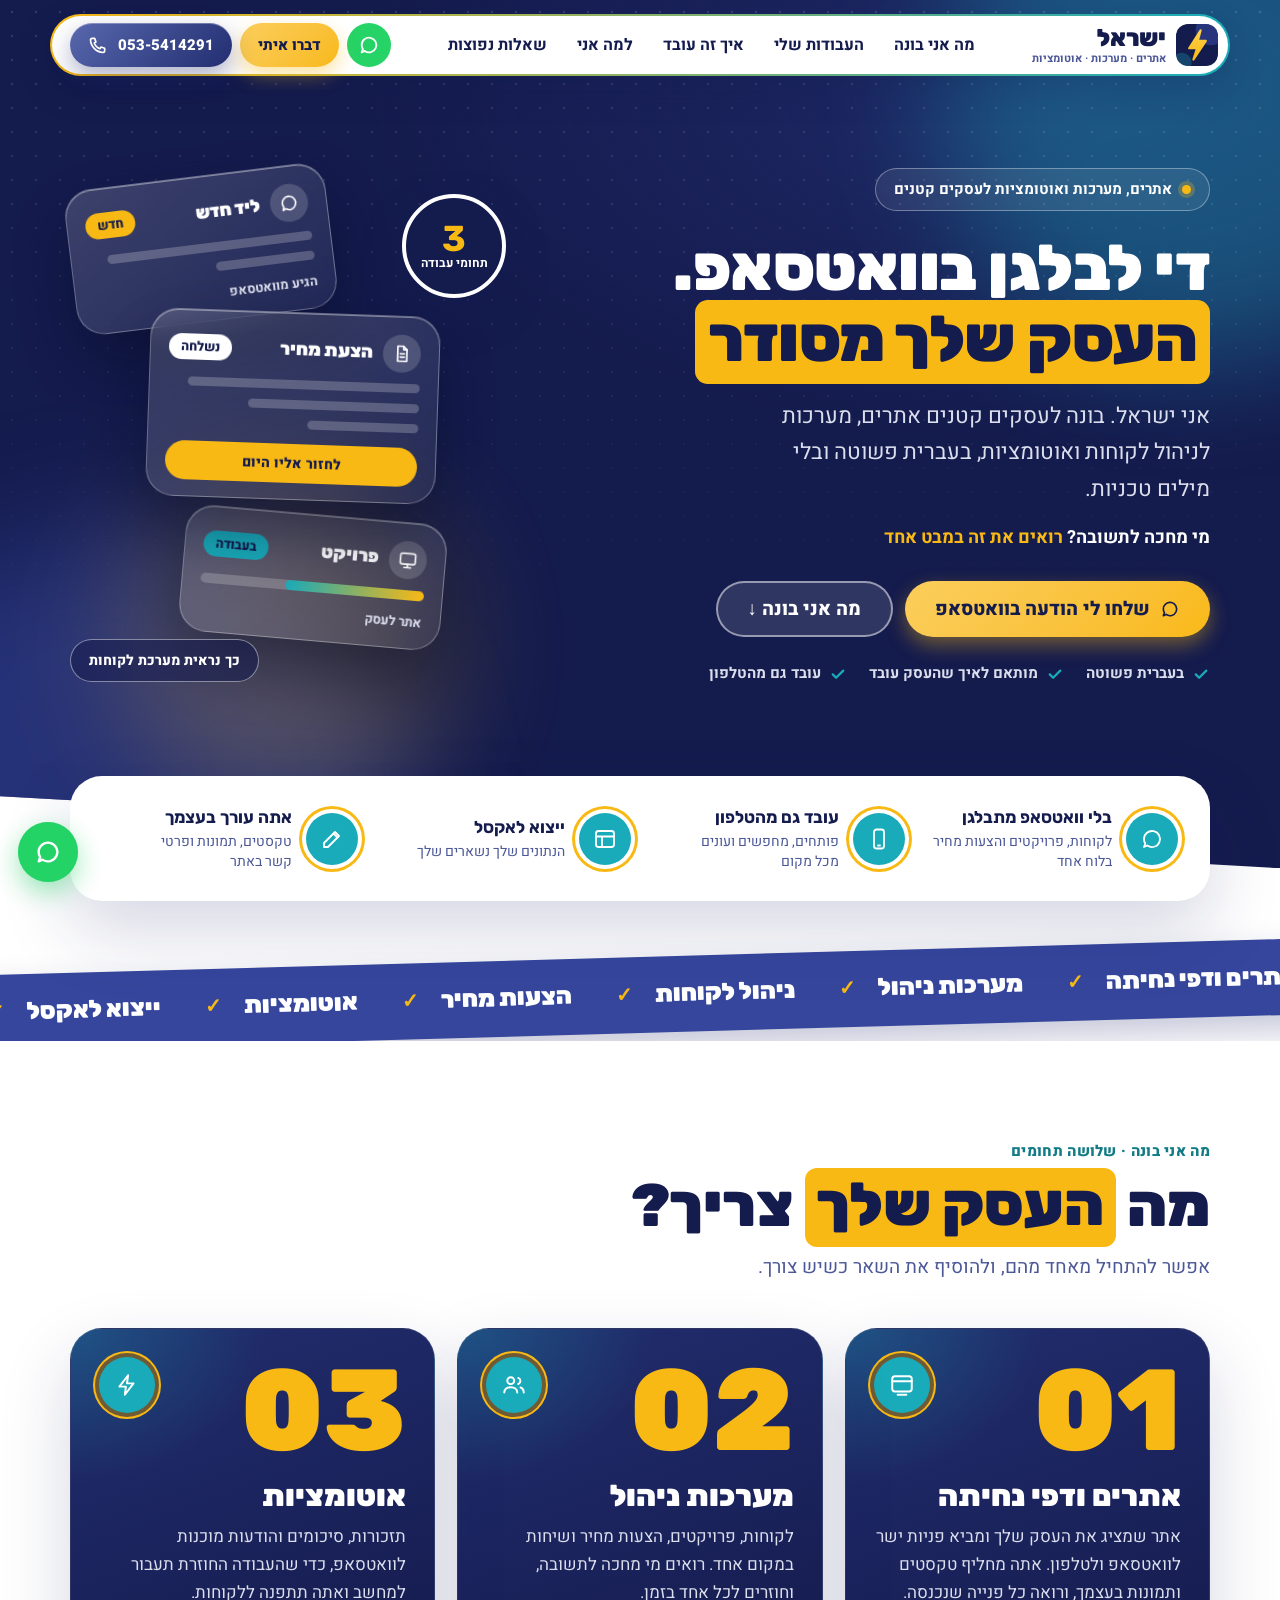
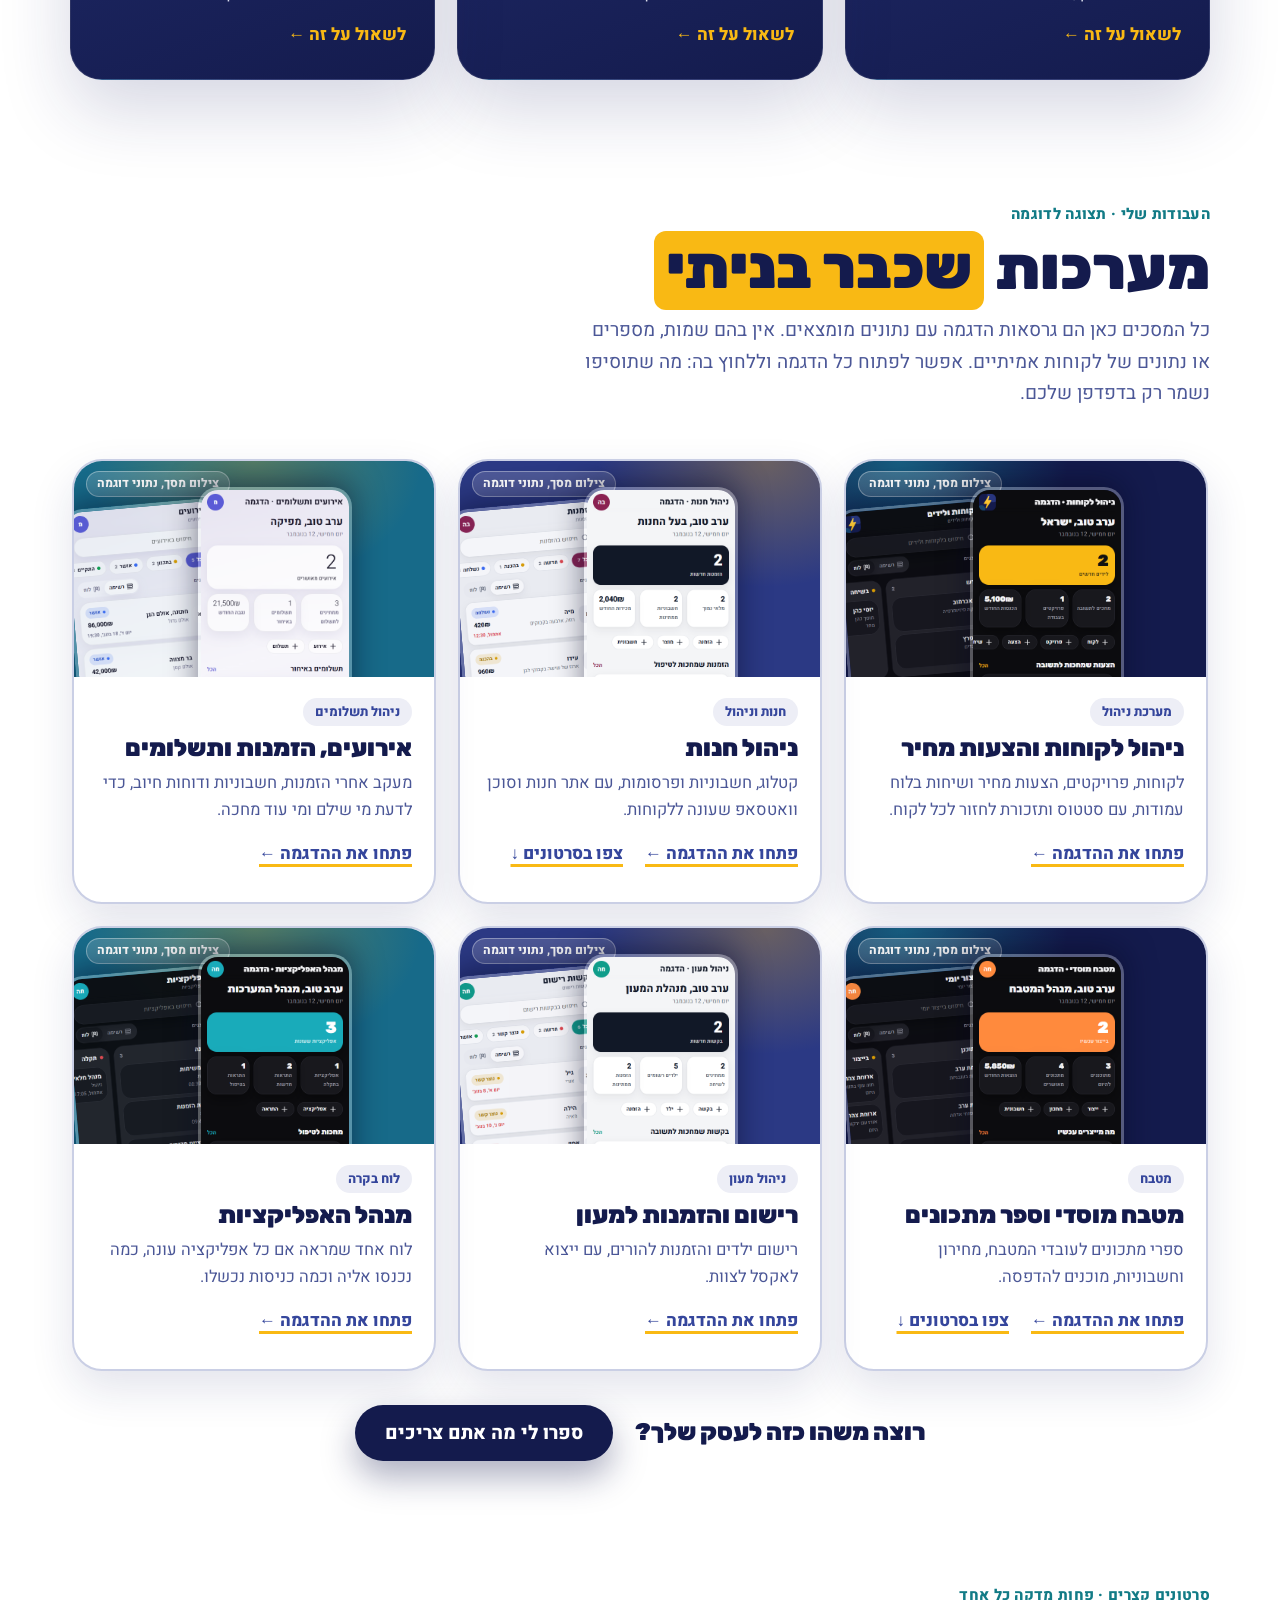
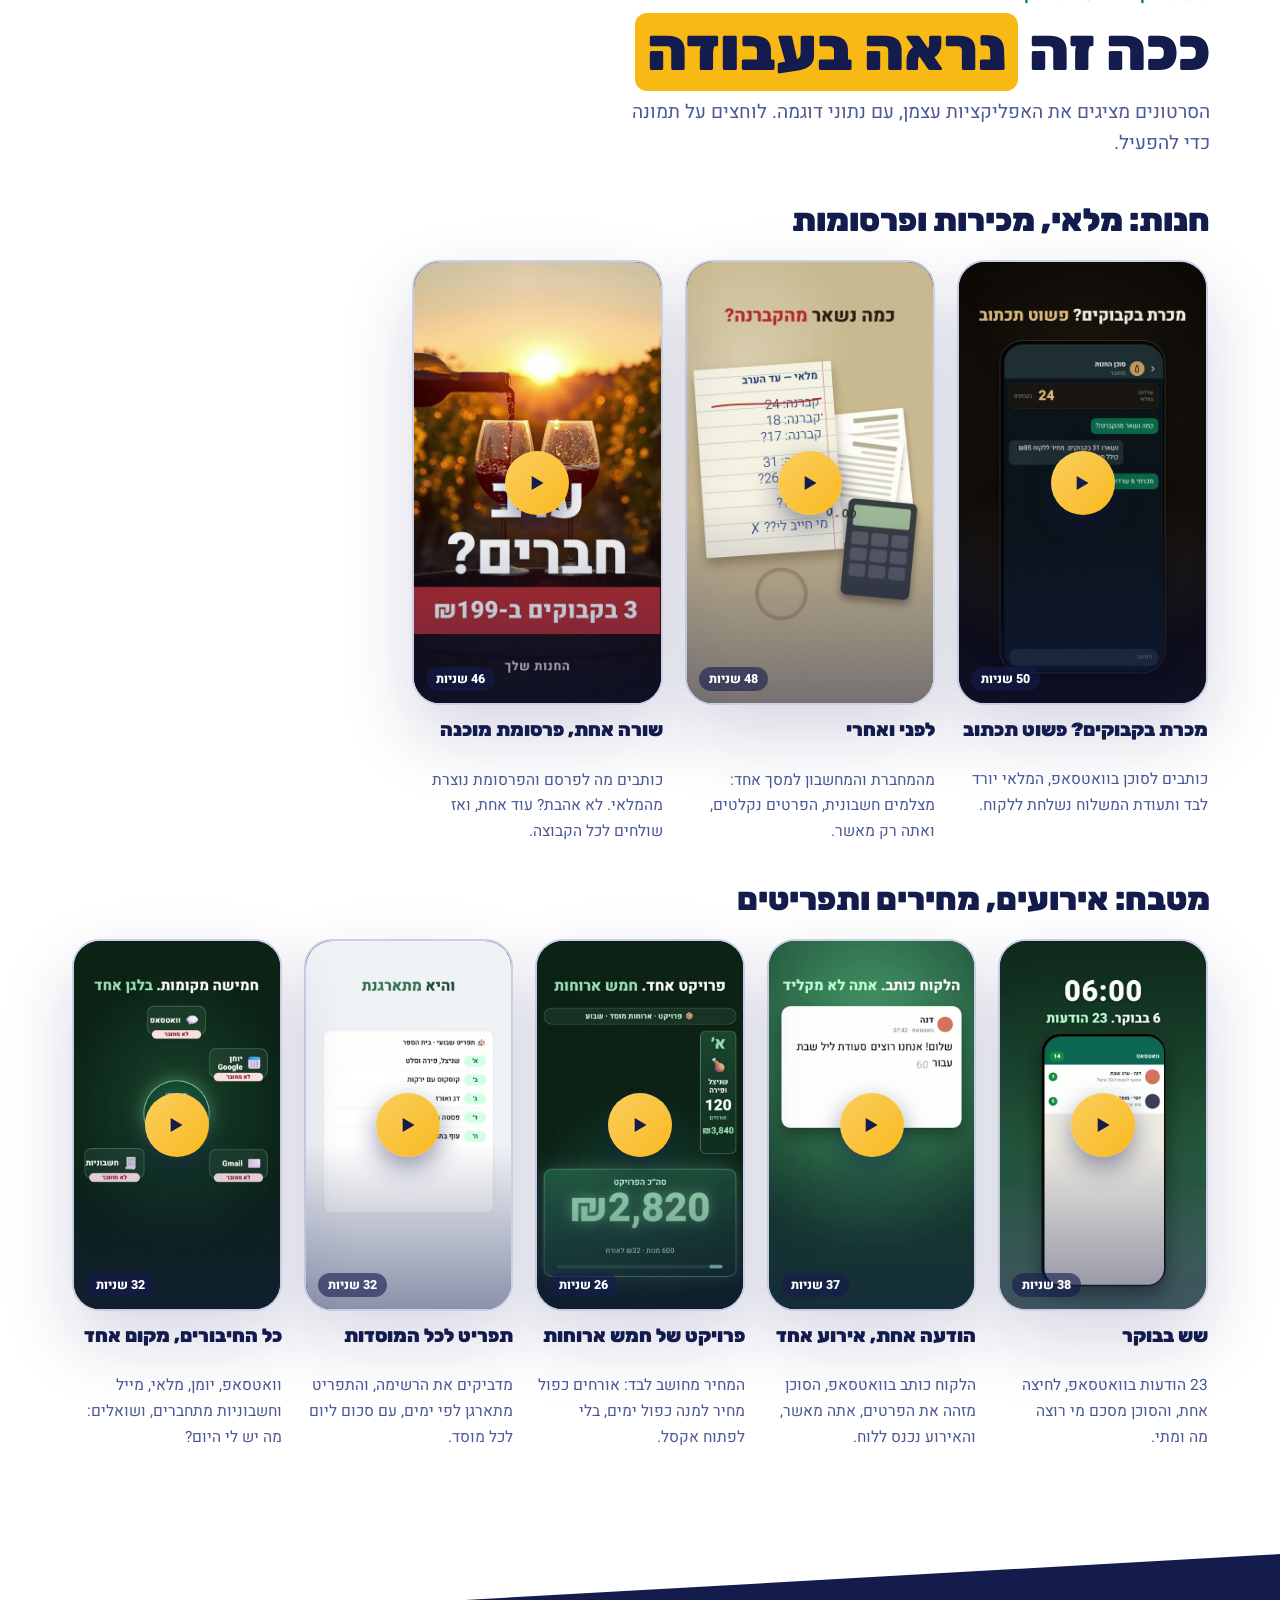
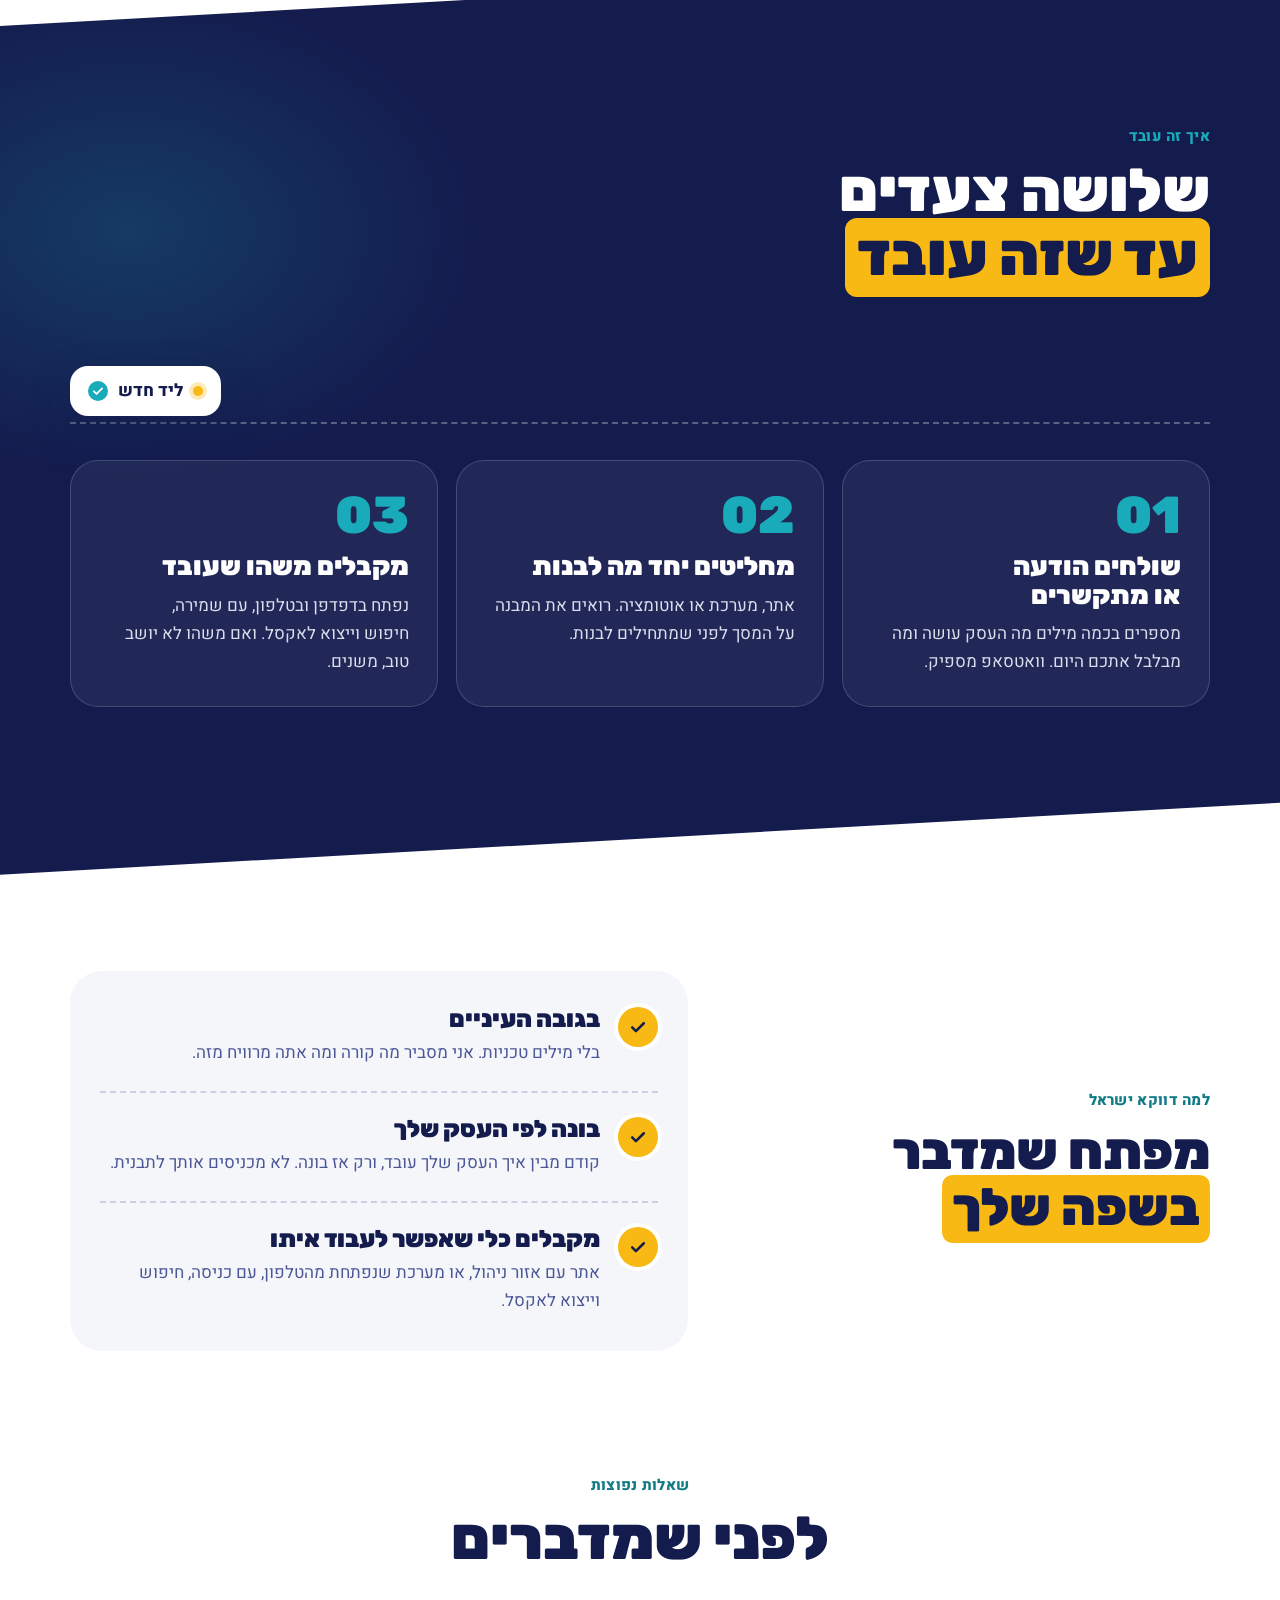
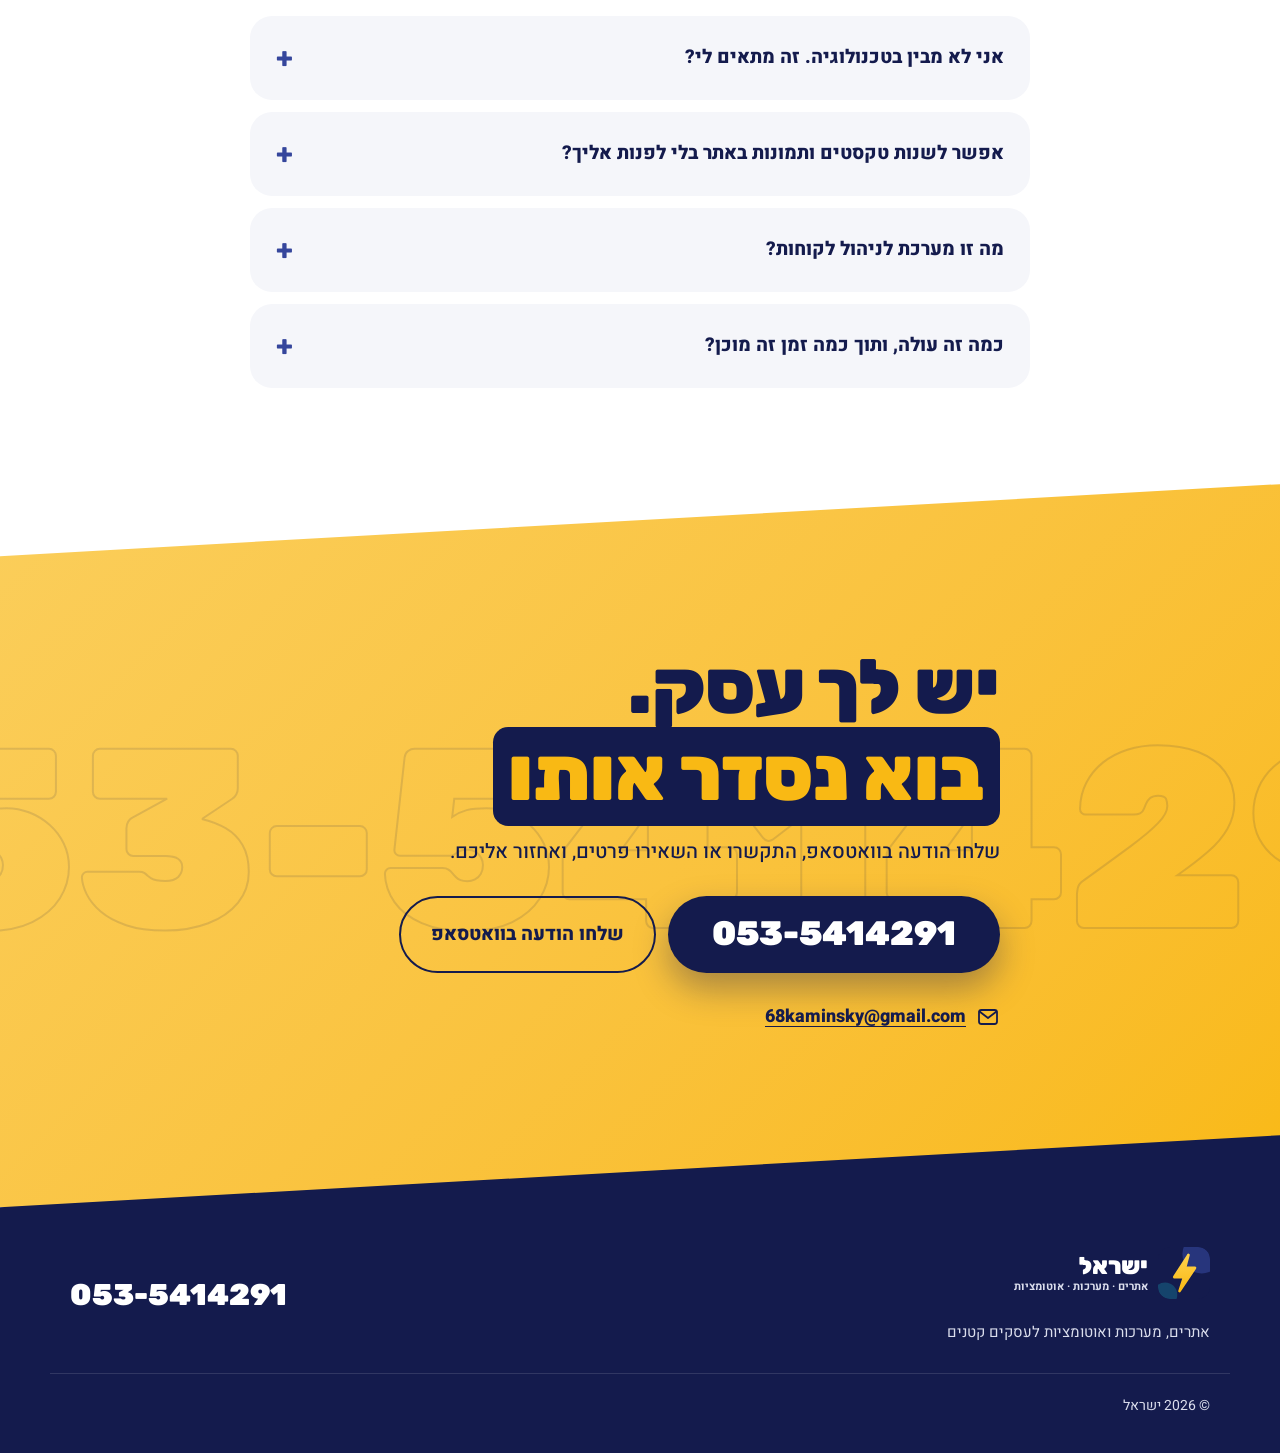
==== commit 87c7acca: "הוספת סרטונים לאתר Co-Authored-By: Claude Sonnet 5.5 <noreply@anthropic.com>" ====
--- a/index.html
+++ b/index.html
@@ -224,6 +224,7 @@
               <h3 data-edit="works.2.title" data-label="עבודה 2, שם">ניהול חנות</h3>
               <p data-edit="works.2.text" data-label="עבודה 2, תיאור" data-type="long">קטלוג, חשבוניות ופרסומות, עם אתר חנות וסוכן וואטסאפ שעונה ללקוחות.</p>
               <a class="work__demo" href="demos/store/index.html" target="_blank" rel="noopener" aria-label="פתחו הדגמה של ניהול חנות, נפתח בלשונית חדשה"><span data-edit="works.demo_link" data-label="קישור להדגמה, בכל כרטיס">פתחו את ההדגמה ←</span></a>
+              <a class="work__demo work__demo--video" href="#videos-store"><span data-edit="works.video_link" data-label="קישור לסרטונים, בכרטיסים">צפו בסרטונים ↓</span></a>
             </div>
           </article>
 
@@ -258,6 +259,7 @@
               <h3 data-edit="works.4.title" data-label="עבודה 4, שם">מטבח מוסדי וספר מתכונים</h3>
               <p data-edit="works.4.text" data-label="עבודה 4, תיאור" data-type="long">ספרי מתכונים לעובדי המטבח, מחירון וחשבוניות, מוכנים להדפסה.</p>
               <a class="work__demo" href="demos/kitchen/index.html" target="_blank" rel="noopener" aria-label="פתחו הדגמה של מטבח מוסדי וספר מתכונים, נפתח בלשונית חדשה"><span data-edit="works.demo_link" data-label="קישור להדגמה, בכל כרטיס">פתחו את ההדגמה ←</span></a>
+              <a class="work__demo work__demo--video" href="#videos-kitchen"><span data-edit="works.video_link" data-label="קישור לסרטונים, בכרטיסים">צפו בסרטונים ↓</span></a>
             </div>
           </article>
 
@@ -303,6 +305,96 @@
           <span data-edit="works.cta_text" data-label="משפט מעל הכפתור">רוצה משהו כזה לעסק שלך?</span>
           <a class="btn btn--ink btn--lg" data-edit-wa href="https://wa.me/972535414291"><span data-edit="works.cta_btn" data-label="כפתור מתחת לעבודות">ספרו לי מה אתם צריכים</span></a>
         </p>
+      </div>
+    </section>
+
+
+    <!-- סרטונים: פרסומות קצרות שכבר נעשו, על נתוני דוגמה -->
+    <section class="section videos-sec" id="videos" data-section="סרטונים">
+      <div class="wrap">
+        <div class="head rv">
+          <span class="eyebrow" data-edit="videos.eyebrow" data-label="תווית מעל הכותרת">סרטונים קצרים · פחות מדקה כל אחד</span>
+          <h2 class="title"><span data-edit="videos.title1" data-label="כותרת, התחלה">ככה זה </span><em data-edit="videos.title2" data-label="כותרת, מילים מודגשות">נראה בעבודה</em></h2>
+          <p class="head__sub" data-edit="videos.sub" data-label="משפט מתחת לכותרת" data-type="long">הסרטונים מציגים את האפליקציות עצמן, עם נתוני דוגמה. לוחצים על תמונה כדי להפעיל.</p>
+        </div>
+        <h3 class="vgroup__title rv" id="videos-store" data-edit="videos.v1.title" data-label="כותרת קבוצה 1">חנות: מלאי, מכירות ופרסומות</h3>
+        <div class="vids vids--3" tabindex="0" aria-label="חנות: מלאי, מכירות ופרסומות, אפשר לגלול הצידה">
+          <article class="vid rv">
+            <a class="vid__poster" href="videos/wine-1.mp4" data-video="videos/wine-1.mp4" aria-label="הפעלת הסרטון: מכרת בקבוקים? פשוט תכתוב, 50 שניות">
+              <img src="videos/wine-1.jpg" alt="" width="540" height="960" decoding="async">
+              <span class="vid__play" aria-hidden="true"><svg viewBox="0 0 24 24"><path d="M8 5.5v13l11-6.5z"/></svg></span>
+              <span class="vid__dur" aria-hidden="true">50 שניות</span>
+            </a>
+            <h4 data-edit="videos.1.title" data-label="סרטון 1, שם">מכרת בקבוקים? פשוט תכתוב</h4>
+            <p data-edit="videos.1.text" data-label="סרטון 1, תיאור" data-type="long">כותבים לסוכן בוואטסאפ, המלאי יורד לבד ותעודת המשלוח נשלחת ללקוח.</p>
+          </article>
+          <article class="vid rv">
+            <a class="vid__poster" href="videos/wine-2.mp4" data-video="videos/wine-2.mp4" aria-label="הפעלת הסרטון: לפני ואחרי, 48 שניות">
+              <img src="videos/wine-2.jpg" alt="" width="540" height="960" decoding="async">
+              <span class="vid__play" aria-hidden="true"><svg viewBox="0 0 24 24"><path d="M8 5.5v13l11-6.5z"/></svg></span>
+              <span class="vid__dur" aria-hidden="true">48 שניות</span>
+            </a>
+            <h4 data-edit="videos.2.title" data-label="סרטון 2, שם">לפני ואחרי</h4>
+            <p data-edit="videos.2.text" data-label="סרטון 2, תיאור" data-type="long">מהמחברת והמחשבון למסך אחד: מצלמים חשבונית, הפרטים נקלטים, ואתה רק מאשר.</p>
+          </article>
+          <article class="vid rv">
+            <a class="vid__poster" href="videos/wine-3.mp4" data-video="videos/wine-3.mp4" aria-label="הפעלת הסרטון: שורה אחת, פרסומת מוכנה, 46 שניות">
+              <img src="videos/wine-3.jpg" alt="" width="540" height="960" decoding="async">
+              <span class="vid__play" aria-hidden="true"><svg viewBox="0 0 24 24"><path d="M8 5.5v13l11-6.5z"/></svg></span>
+              <span class="vid__dur" aria-hidden="true">46 שניות</span>
+            </a>
+            <h4 data-edit="videos.3.title" data-label="סרטון 3, שם">שורה אחת, פרסומת מוכנה</h4>
+            <p data-edit="videos.3.text" data-label="סרטון 3, תיאור" data-type="long">כותבים מה לפרסם והפרסומת נוצרת מהמלאי. לא אהבת? עוד אחת, ואז שולחים לכל הקבוצה.</p>
+          </article>
+        </div>
+        <h3 class="vgroup__title rv" id="videos-kitchen" data-edit="videos.v2.title" data-label="כותרת קבוצה 2">מטבח: אירועים, מחירים ותפריטים</h3>
+        <div class="vids vids--5" tabindex="0" aria-label="מטבח: אירועים, מחירים ותפריטים, אפשר לגלול הצידה">
+          <article class="vid rv">
+            <a class="vid__poster" href="videos/kitchen-1.mp4" data-video="videos/kitchen-1.mp4" aria-label="הפעלת הסרטון: שש בבוקר, 38 שניות">
+              <img src="videos/kitchen-1.jpg" alt="" width="540" height="960" decoding="async">
+              <span class="vid__play" aria-hidden="true"><svg viewBox="0 0 24 24"><path d="M8 5.5v13l11-6.5z"/></svg></span>
+              <span class="vid__dur" aria-hidden="true">38 שניות</span>
+            </a>
+            <h4 data-edit="videos.4.title" data-label="סרטון 4, שם">שש בבוקר</h4>
+            <p data-edit="videos.4.text" data-label="סרטון 4, תיאור" data-type="long">23 הודעות בוואטסאפ, לחיצה אחת, והסוכן מסכם מי רוצה מה ומתי.</p>
+          </article>
+          <article class="vid rv">
+            <a class="vid__poster" href="videos/kitchen-2.mp4" data-video="videos/kitchen-2.mp4" aria-label="הפעלת הסרטון: הודעה אחת, אירוע אחד, 37 שניות">
+              <img src="videos/kitchen-2.jpg" alt="" width="540" height="960" decoding="async">
+              <span class="vid__play" aria-hidden="true"><svg viewBox="0 0 24 24"><path d="M8 5.5v13l11-6.5z"/></svg></span>
+              <span class="vid__dur" aria-hidden="true">37 שניות</span>
+            </a>
+            <h4 data-edit="videos.5.title" data-label="סרטון 5, שם">הודעה אחת, אירוע אחד</h4>
+            <p data-edit="videos.5.text" data-label="סרטון 5, תיאור" data-type="long">הלקוח כותב בוואטסאפ, הסוכן מזהה את הפרטים, אתה מאשר, והאירוע נכנס ללוח.</p>
+          </article>
+          <article class="vid rv">
+            <a class="vid__poster" href="videos/kitchen-3.mp4" data-video="videos/kitchen-3.mp4" aria-label="הפעלת הסרטון: פרויקט של חמש ארוחות, 26 שניות">
+              <img src="videos/kitchen-3.jpg" alt="" width="540" height="960" decoding="async">
+              <span class="vid__play" aria-hidden="true"><svg viewBox="0 0 24 24"><path d="M8 5.5v13l11-6.5z"/></svg></span>
+              <span class="vid__dur" aria-hidden="true">26 שניות</span>
+            </a>
+            <h4 data-edit="videos.6.title" data-label="סרטון 6, שם">פרויקט של חמש ארוחות</h4>
+            <p data-edit="videos.6.text" data-label="סרטון 6, תיאור" data-type="long">המחיר מחושב לבד: אורחים כפול מחיר למנה כפול ימים, בלי לפתוח אקסל.</p>
+          </article>
+          <article class="vid rv">
+            <a class="vid__poster" href="videos/kitchen-4.mp4" data-video="videos/kitchen-4.mp4" aria-label="הפעלת הסרטון: תפריט לכל המוסדות, 32 שניות">
+              <img src="videos/kitchen-4.jpg" alt="" width="540" height="960" decoding="async">
+              <span class="vid__play" aria-hidden="true"><svg viewBox="0 0 24 24"><path d="M8 5.5v13l11-6.5z"/></svg></span>
+              <span class="vid__dur" aria-hidden="true">32 שניות</span>
+            </a>
+            <h4 data-edit="videos.7.title" data-label="סרטון 7, שם">תפריט לכל המוסדות</h4>
+            <p data-edit="videos.7.text" data-label="סרטון 7, תיאור" data-type="long">מדביקים את הרשימה, והתפריט מתארגן לפי ימים, עם סכום ליום לכל מוסד.</p>
+          </article>
+          <article class="vid rv">
+            <a class="vid__poster" href="videos/kitchen-5.mp4" data-video="videos/kitchen-5.mp4" aria-label="הפעלת הסרטון: כל החיבורים, מקום אחד, 32 שניות">
+              <img src="videos/kitchen-5.jpg" alt="" width="540" height="960" decoding="async">
+              <span class="vid__play" aria-hidden="true"><svg viewBox="0 0 24 24"><path d="M8 5.5v13l11-6.5z"/></svg></span>
+              <span class="vid__dur" aria-hidden="true">32 שניות</span>
+            </a>
+            <h4 data-edit="videos.8.title" data-label="סרטון 8, שם">כל החיבורים, מקום אחד</h4>
+            <p data-edit="videos.8.text" data-label="סרטון 8, תיאור" data-type="long">וואטסאפ, יומן, מלאי, מייל וחשבוניות מתחברים, ושואלים: מה יש לי היום?</p>
+          </article>
+        </div>
       </div>
     </section>
 
--- a/style.css
+++ b/style.css
@@ -315,6 +315,30 @@
   .work { flex: none; }
 }
 
+/* ---------- סרטונים ---------- */
+.videos-sec { padding-top: 24px; }
+.work__demo + .work__demo { margin-inline-start: 18px; }
+.vgroup__title { margin: 30px 0 16px; font-size: clamp(24px, 3vw, 32px); scroll-margin-top: 96px; }
+.vids { display: flex; gap: 18px; overflow-x: auto; scroll-snap-type: x mandatory; margin-inline: -20px; padding: 6px 20px 22px; scrollbar-width: thin; scrollbar-color: var(--line) transparent; }
+.vids:focus-visible { outline: 3px solid var(--yellow); outline-offset: 4px; border-radius: 20px; }
+.vid { flex: 0 0 min(62%, 230px); scroll-snap-align: center; }
+.vid__poster { position: relative; display: block; aspect-ratio: 9 / 16; overflow: hidden; border-radius: 28px; background: var(--ink); border: 2px solid var(--line); box-shadow: var(--shadow-card); }
+.vid__poster img, .vid__poster video { position: absolute; inset: 0; width: 100%; height: 100%; object-fit: cover; }
+.vid__poster::after { content: ""; position: absolute; inset: 0; background: linear-gradient(180deg, transparent 55%, rgb(20 27 77 / .45)); pointer-events: none; }
+.vid__poster--on::after { display: none; }
+.vid__play { position: absolute; z-index: 2; top: 50%; left: 50%; display: grid; place-items: center; width: 64px; height: 64px; margin: -32px 0 0 -32px; border-radius: 50%; background: linear-gradient(135deg, var(--yellow-l), var(--yellow)); box-shadow: 0 10px 26px rgb(20 27 77 / .45); transition: transform .2s; }
+.vid__poster:hover .vid__play { transform: scale(1.08); }
+.vid__play svg { width: 26px; height: 26px; margin-left: -3px; fill: var(--ink); }
+.vid__dur { position: absolute; z-index: 2; bottom: 12px; left: 12px; padding: 2px 10px; border-radius: 999px; font-size: 12.5px; font-weight: 800; color: #fff; background: rgb(20 27 77 / .6); }
+.vid h4 { margin-top: 14px; font-family: var(--font-head); font-weight: 900; font-size: 19px; line-height: 1.2; }
+.vid p { margin-top: 6px; font-size: 15.5px; color: var(--muted); }
+@media (min-width: 1000px) {
+  .vids { display: grid; gap: 22px; overflow: visible; margin-inline: 0; padding: 6px 2px 8px; }
+  .vids--3 { grid-template-columns: repeat(3, 1fr); max-width: 800px; }
+  .vids--5 { grid-template-columns: repeat(5, 1fr); }
+  .vid { flex: none; }
+}
+
 /* ---------- איך זה עובד ---------- */
 .process {
   position: relative;
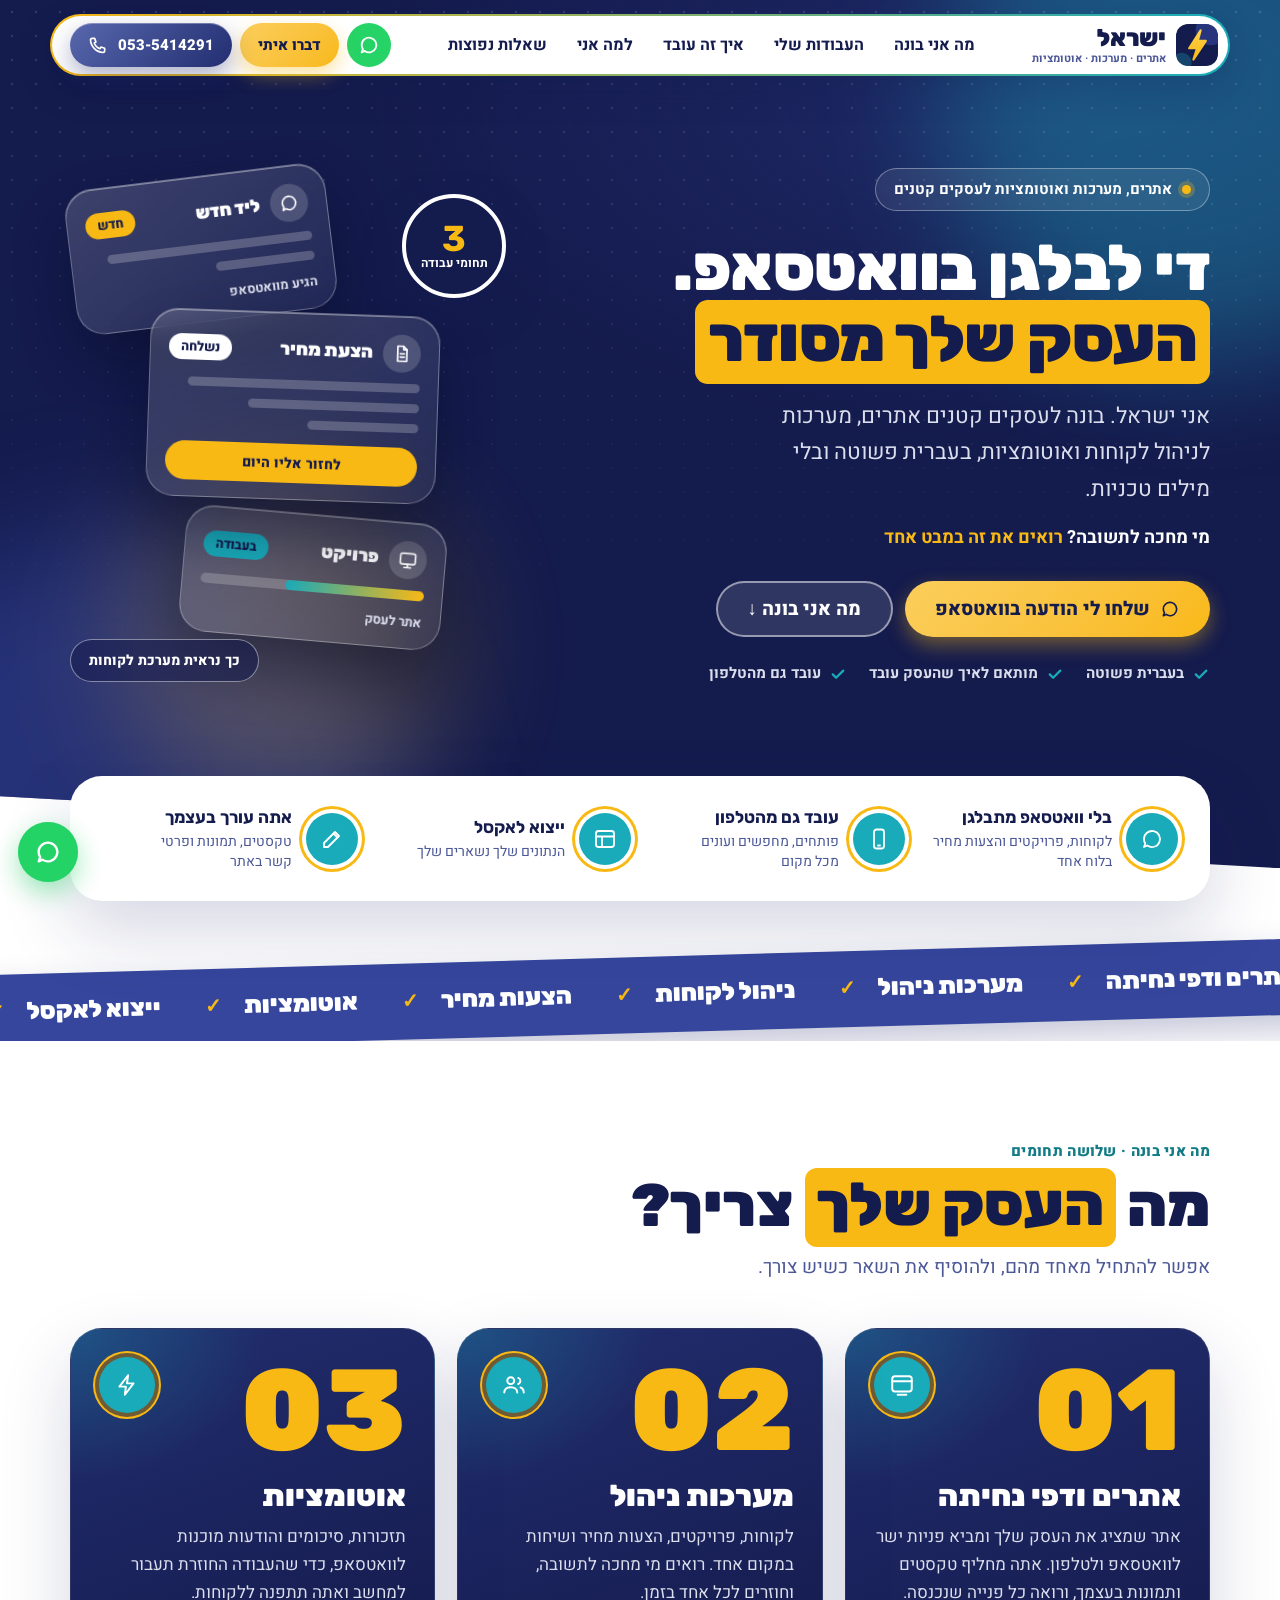
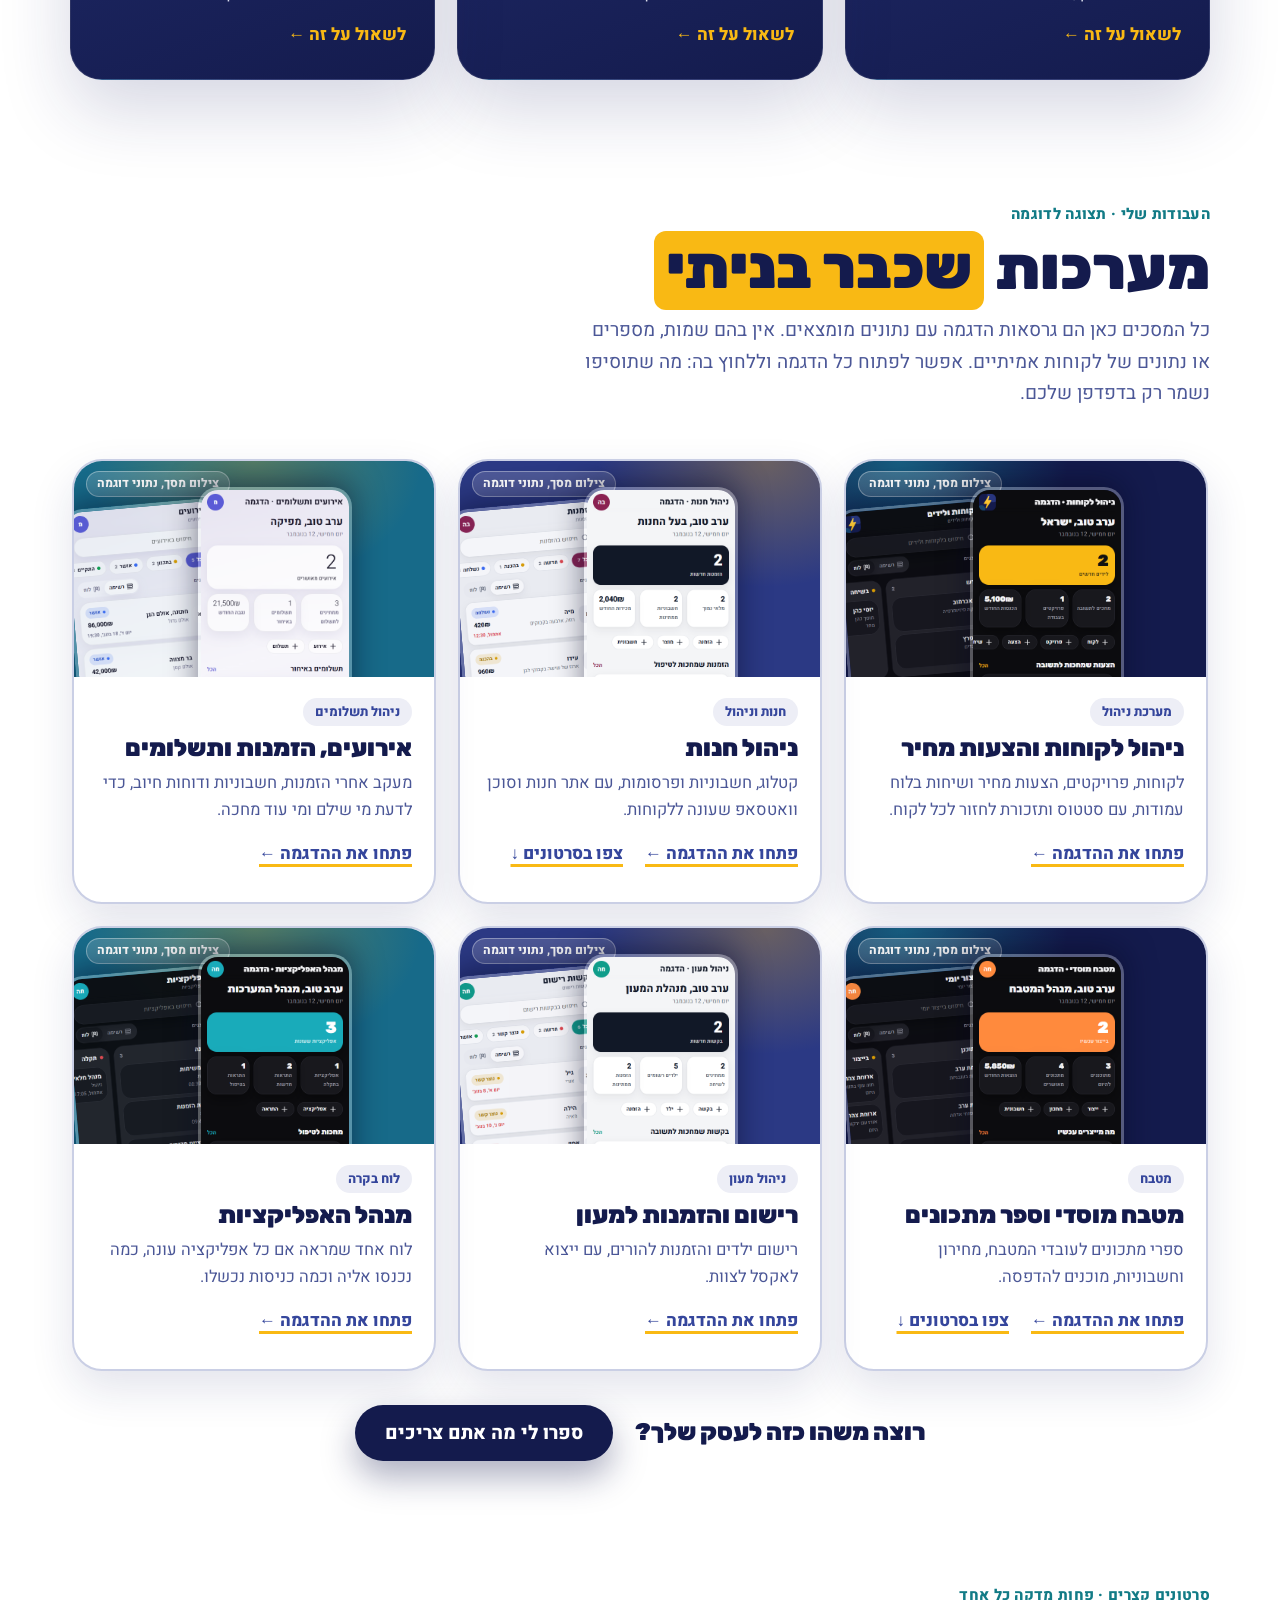
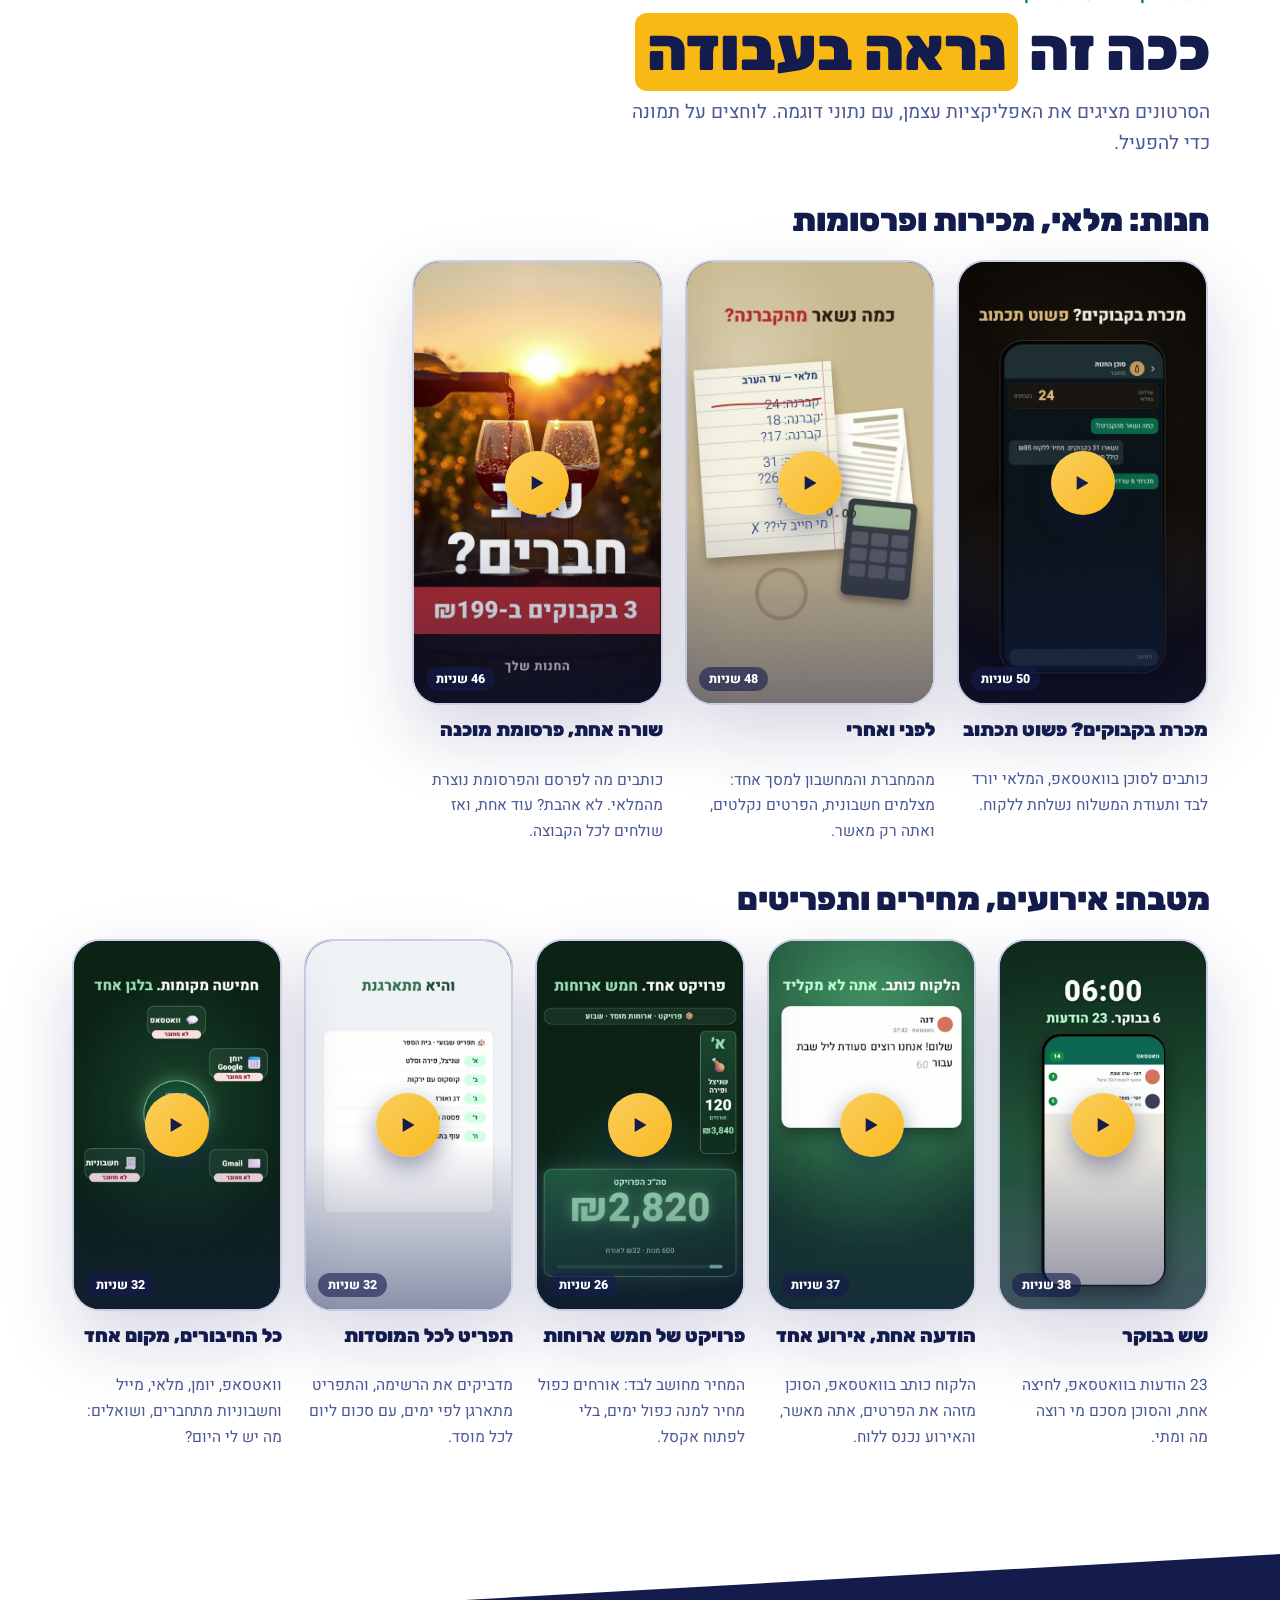
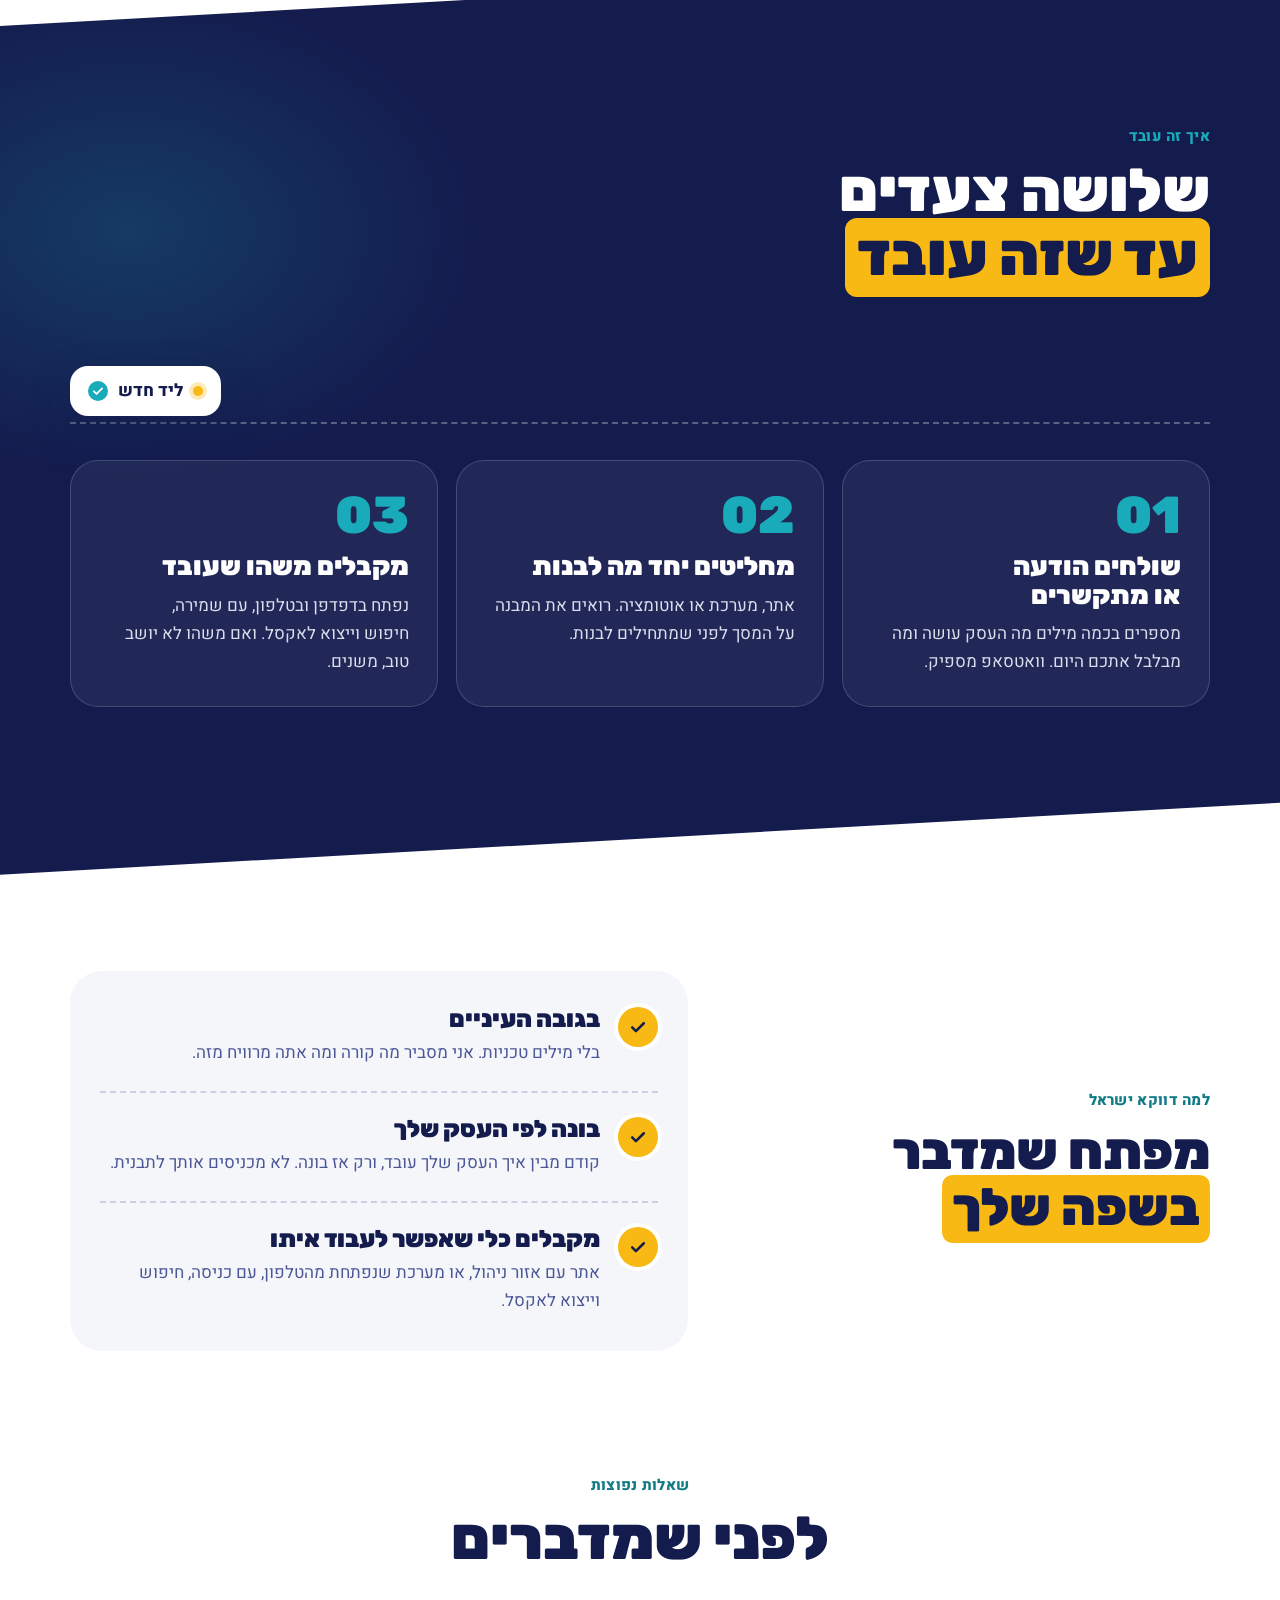
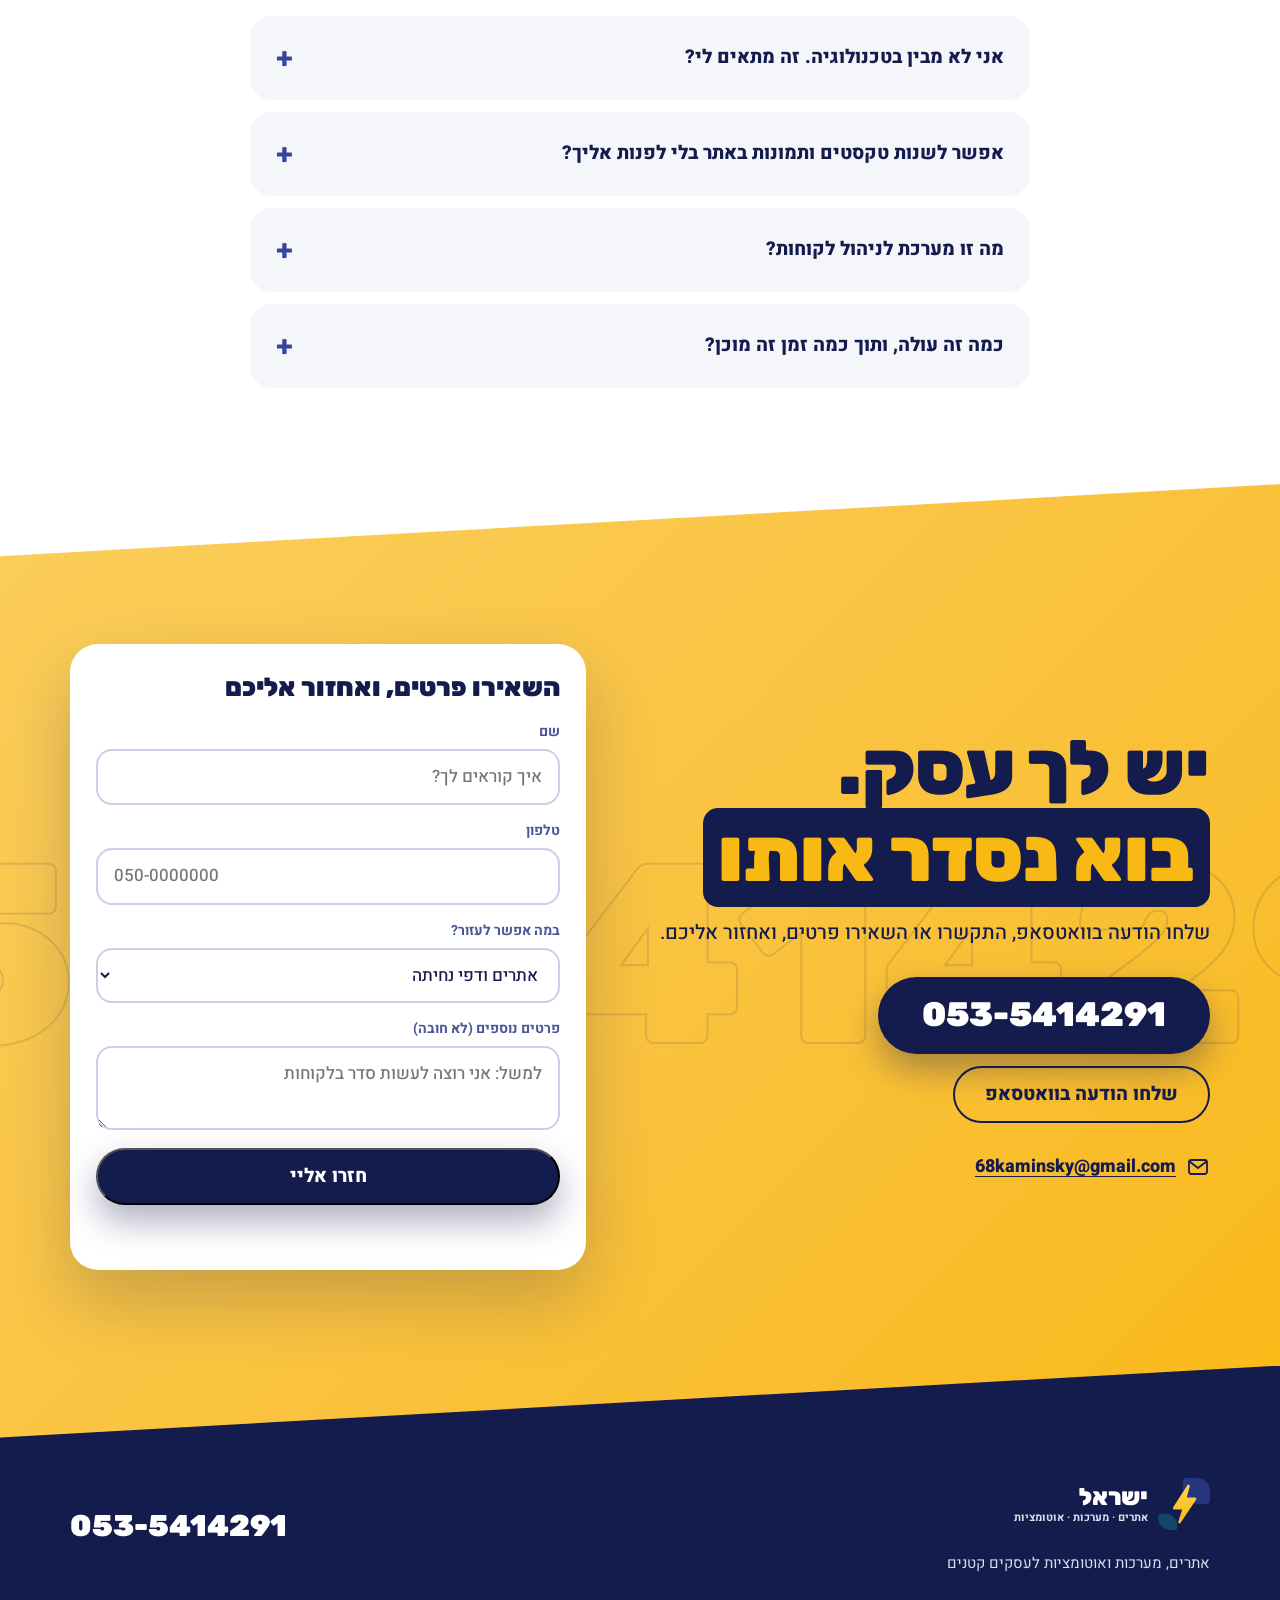
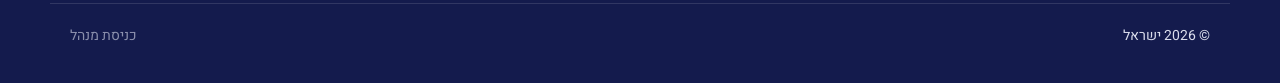
==== commit 24a6165f: "תמונת שיתוף ותגיות og לאתר Co-Authored-By: Claude Sonnet 5.5 <noreply@anthropic.com>" ====
--- a/index.html
+++ b/index.html
@@ -7,10 +7,19 @@
   <meta name="description" data-edit-meta="seo.description" data-label="תיאור הדף בגוגל" data-type="long" content="בונה לעסקים קטנים אתרים ודפי נחיתה, מערכות לניהול לקוחות ואוטומציות. בעברית פשוטה ובלי מילים טכניות.">
   <meta name="lazy:whatsapp" data-edit-meta="contact.whatsapp" data-label="מספר וואטסאפ" content="053-5414291">
   <meta name="lazy:wa-message" data-edit-meta="contact.wa_message" data-label="ההודעה המוכנה בוואטסאפ" data-type="long" content="היי ישראל, אשמח לשמוע איך אפשר לסדר את העסק שלי">
+  <link rel="canonical" href="https://68kaminsky-maker.github.io/israel-site/">
   <meta property="og:title" content="ישראל – אתרים, מערכות ואוטומציות לעסקים קטנים">
   <meta property="og:description" content="אתרים ודפי נחיתה, מערכות לניהול לקוחות ואוטומציות, בעברית פשוטה.">
   <meta property="og:type" content="website">
-  <meta property="og:image" content="assets/logo.svg">
+  <meta property="og:url" content="https://68kaminsky-maker.github.io/israel-site/">
+  <meta property="og:site_name" content="ישראל">
+  <meta property="og:locale" content="he_IL">
+  <meta property="og:image" content="https://68kaminsky-maker.github.io/israel-site/assets/og.png">
+  <meta property="og:image:type" content="image/png">
+  <meta property="og:image:width" content="1200">
+  <meta property="og:image:height" content="630">
+  <meta property="og:image:alt" content="ישראל: די לבלגן בוואטסאפ, העסק שלך מסודר. אתרים, מערכות ואוטומציות">
+  <meta name="twitter:card" content="summary_large_image">
   <link rel="icon" href="assets/favicon.svg" type="image/svg+xml">
   <link rel="preconnect" href="https://fonts.googleapis.com">
   <link rel="preconnect" href="https://fonts.gstatic.com" crossorigin>
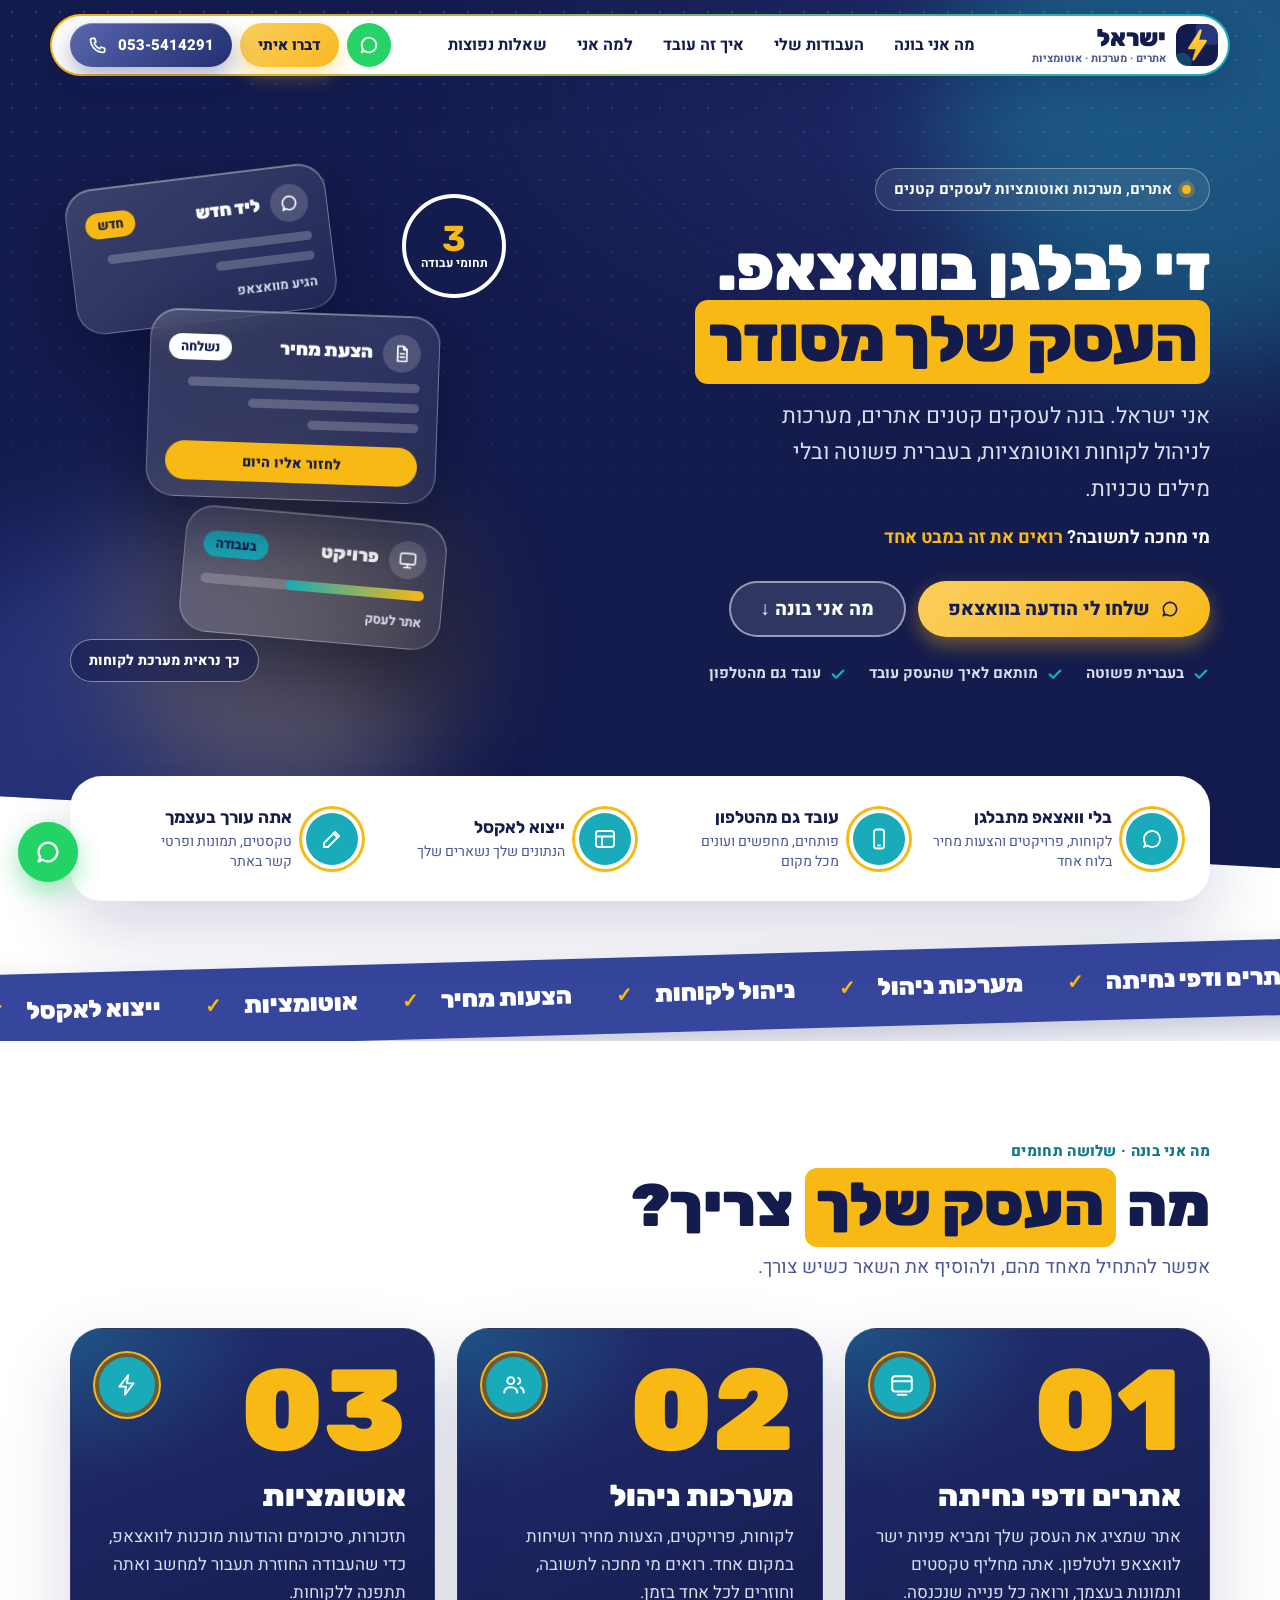
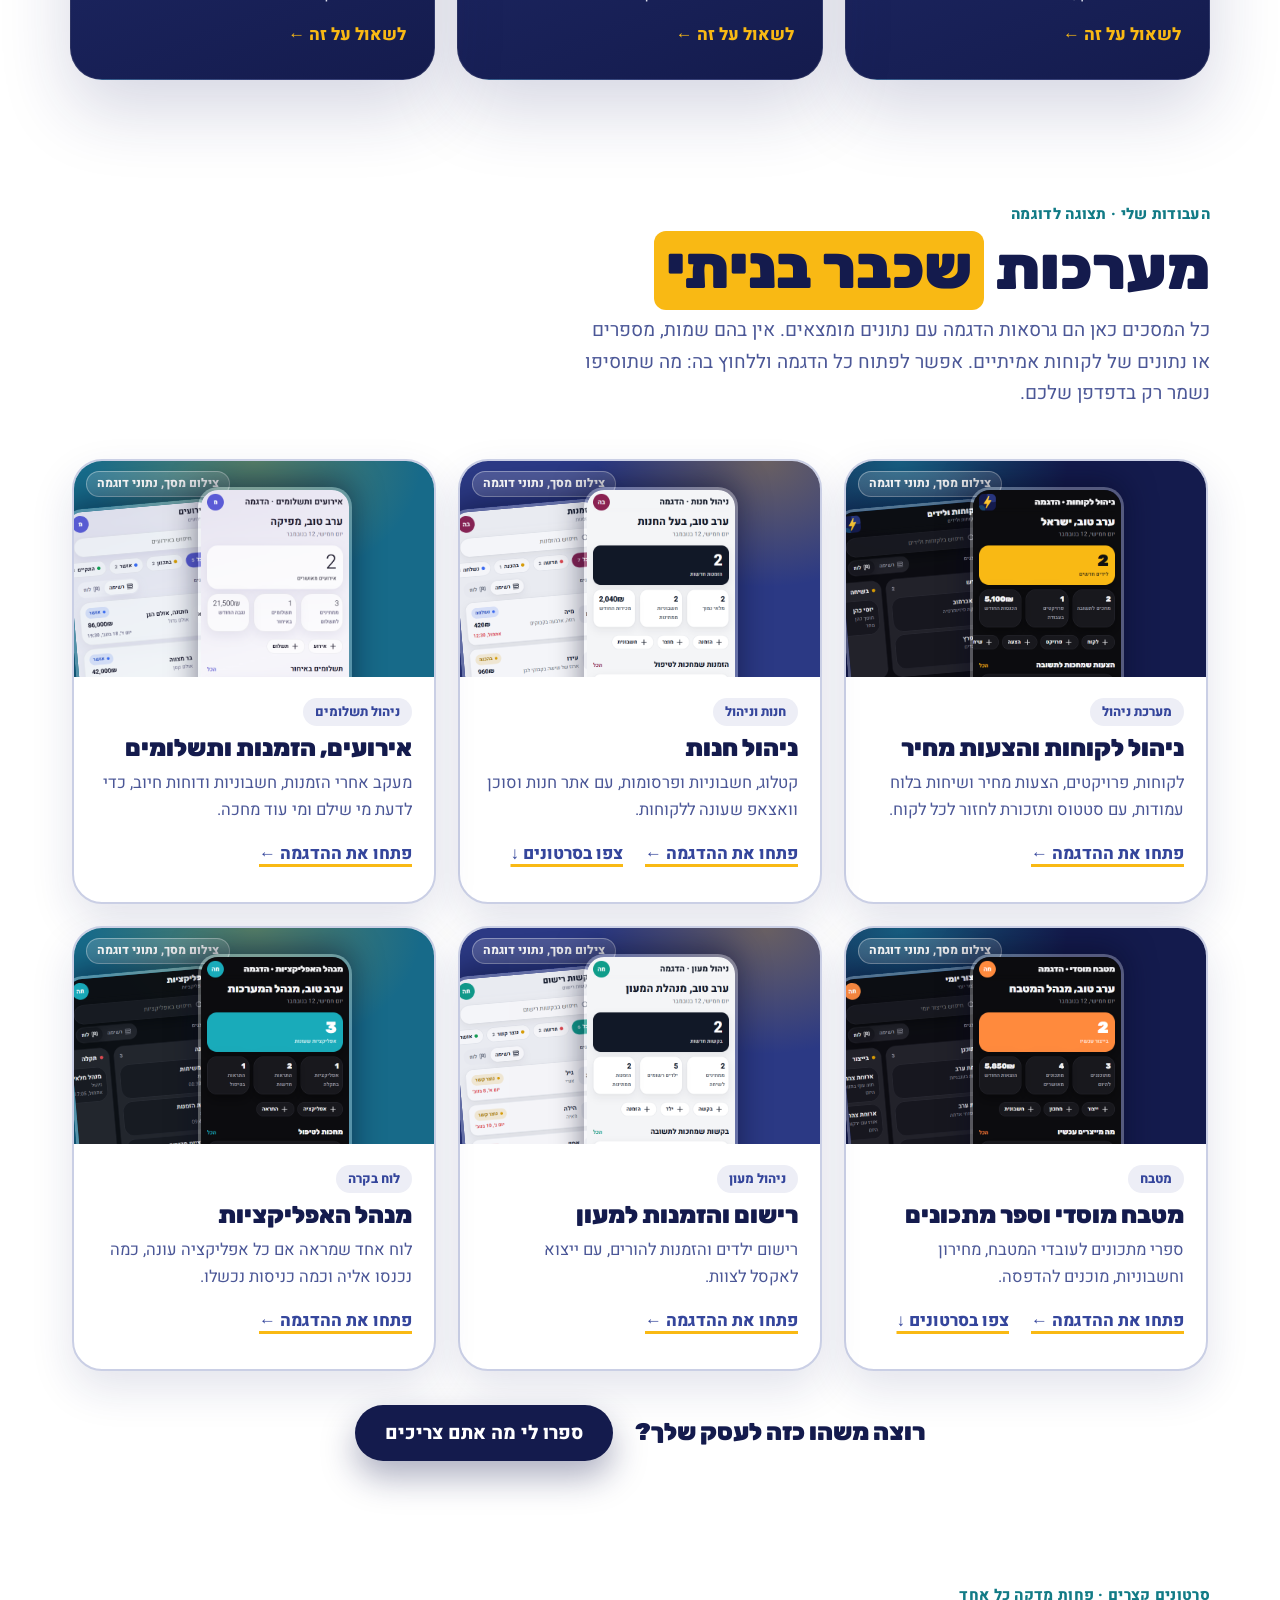
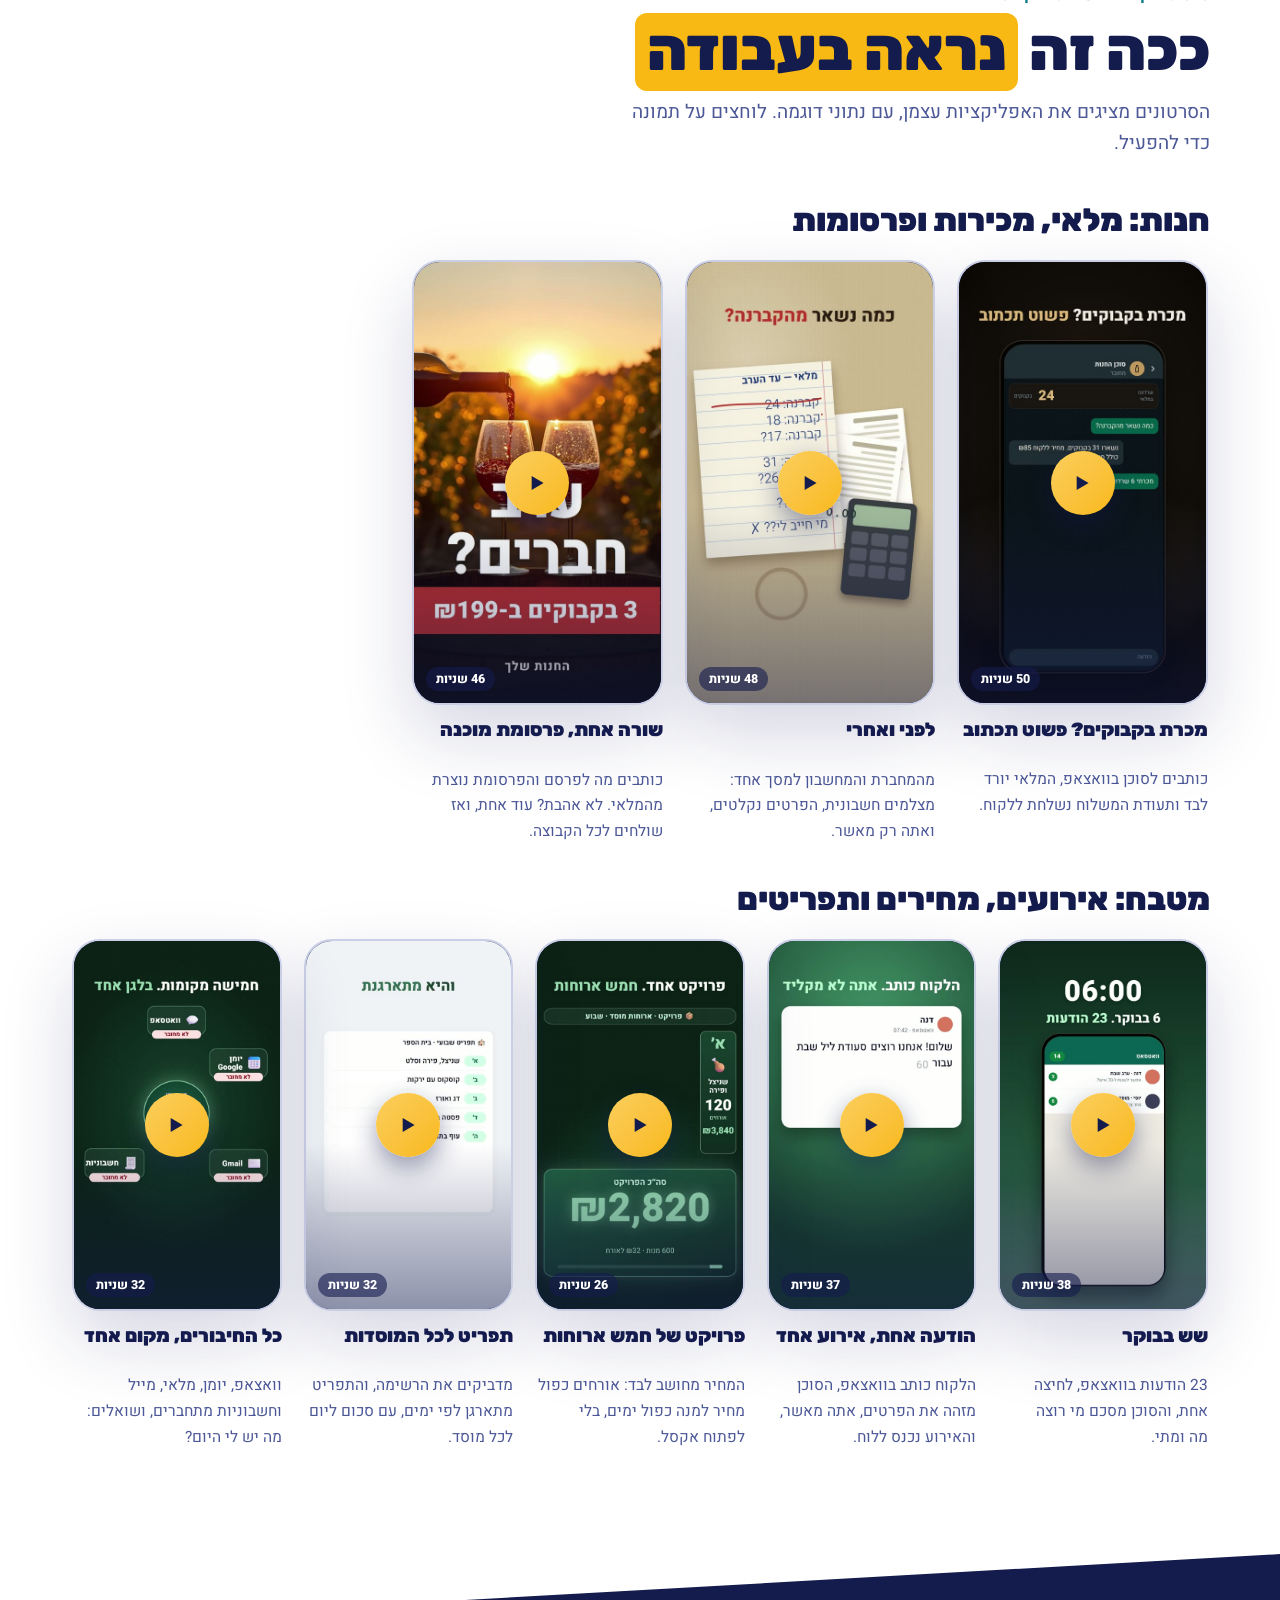
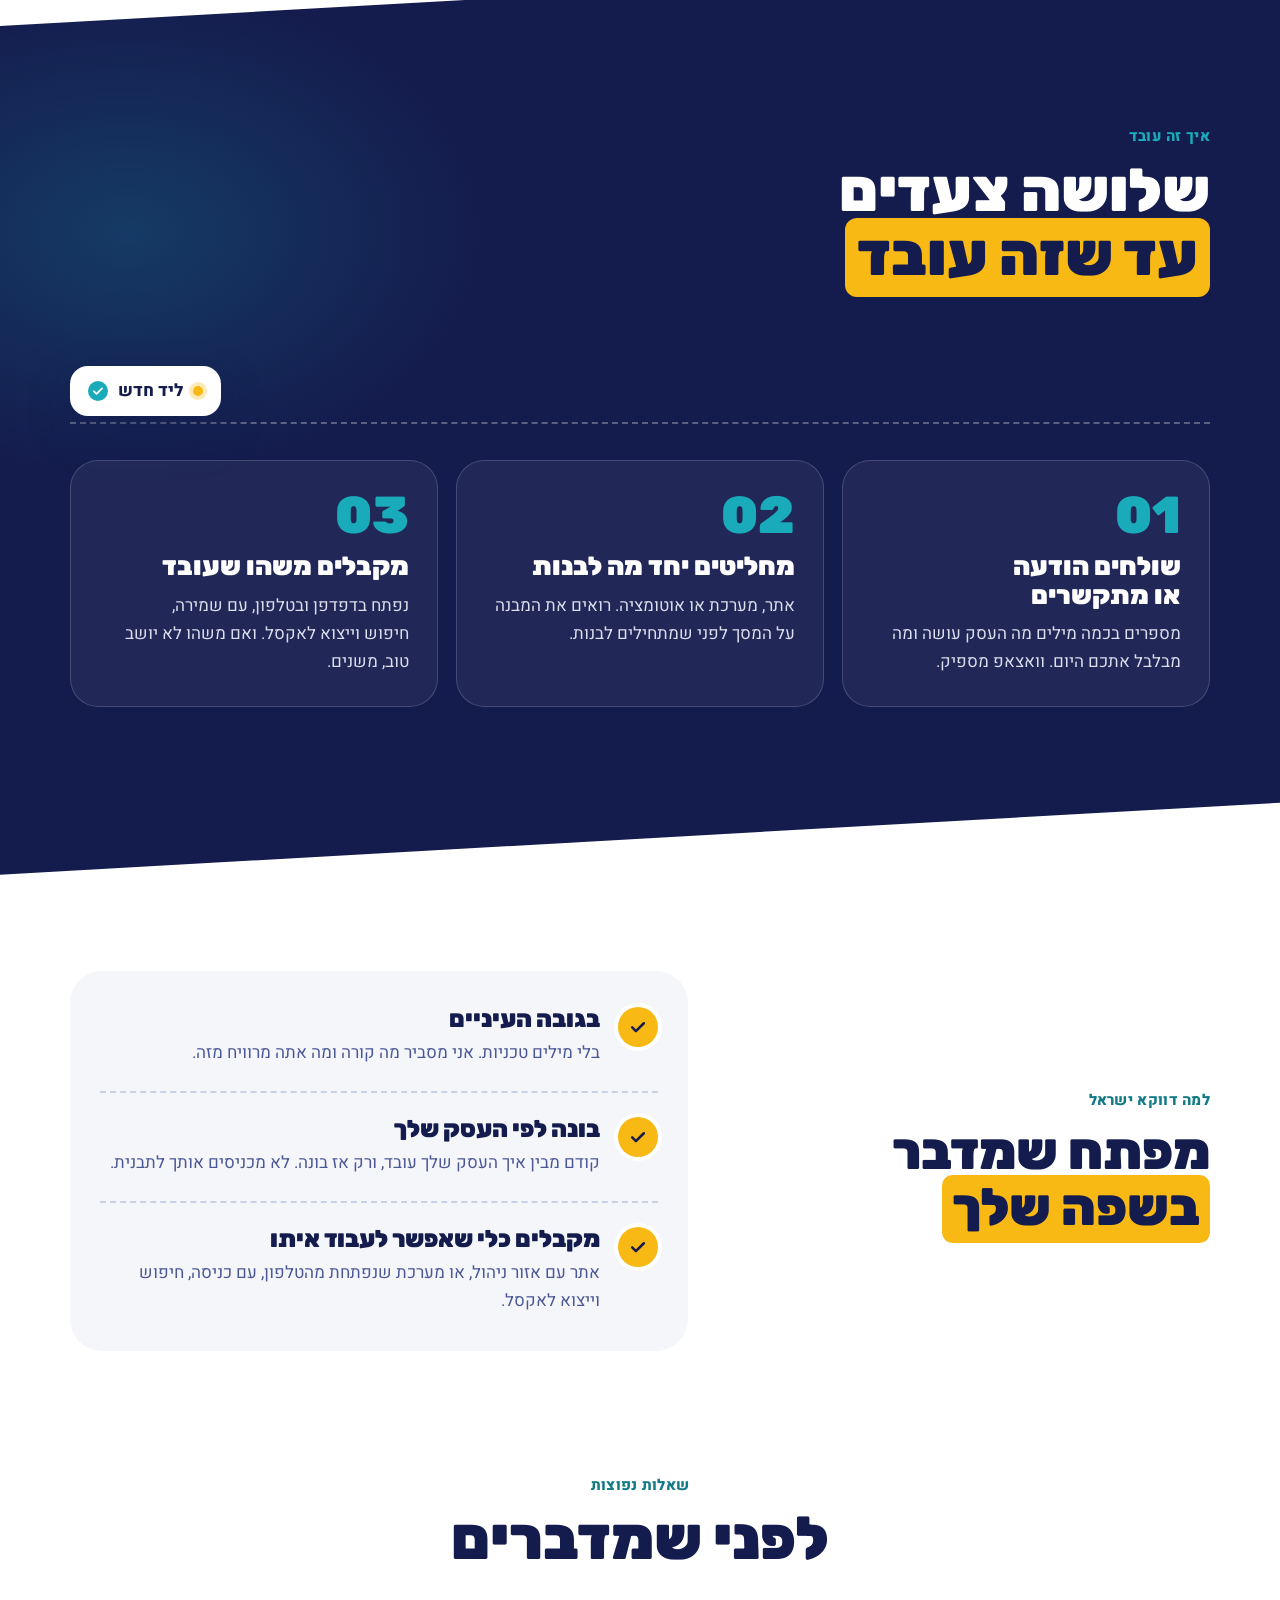
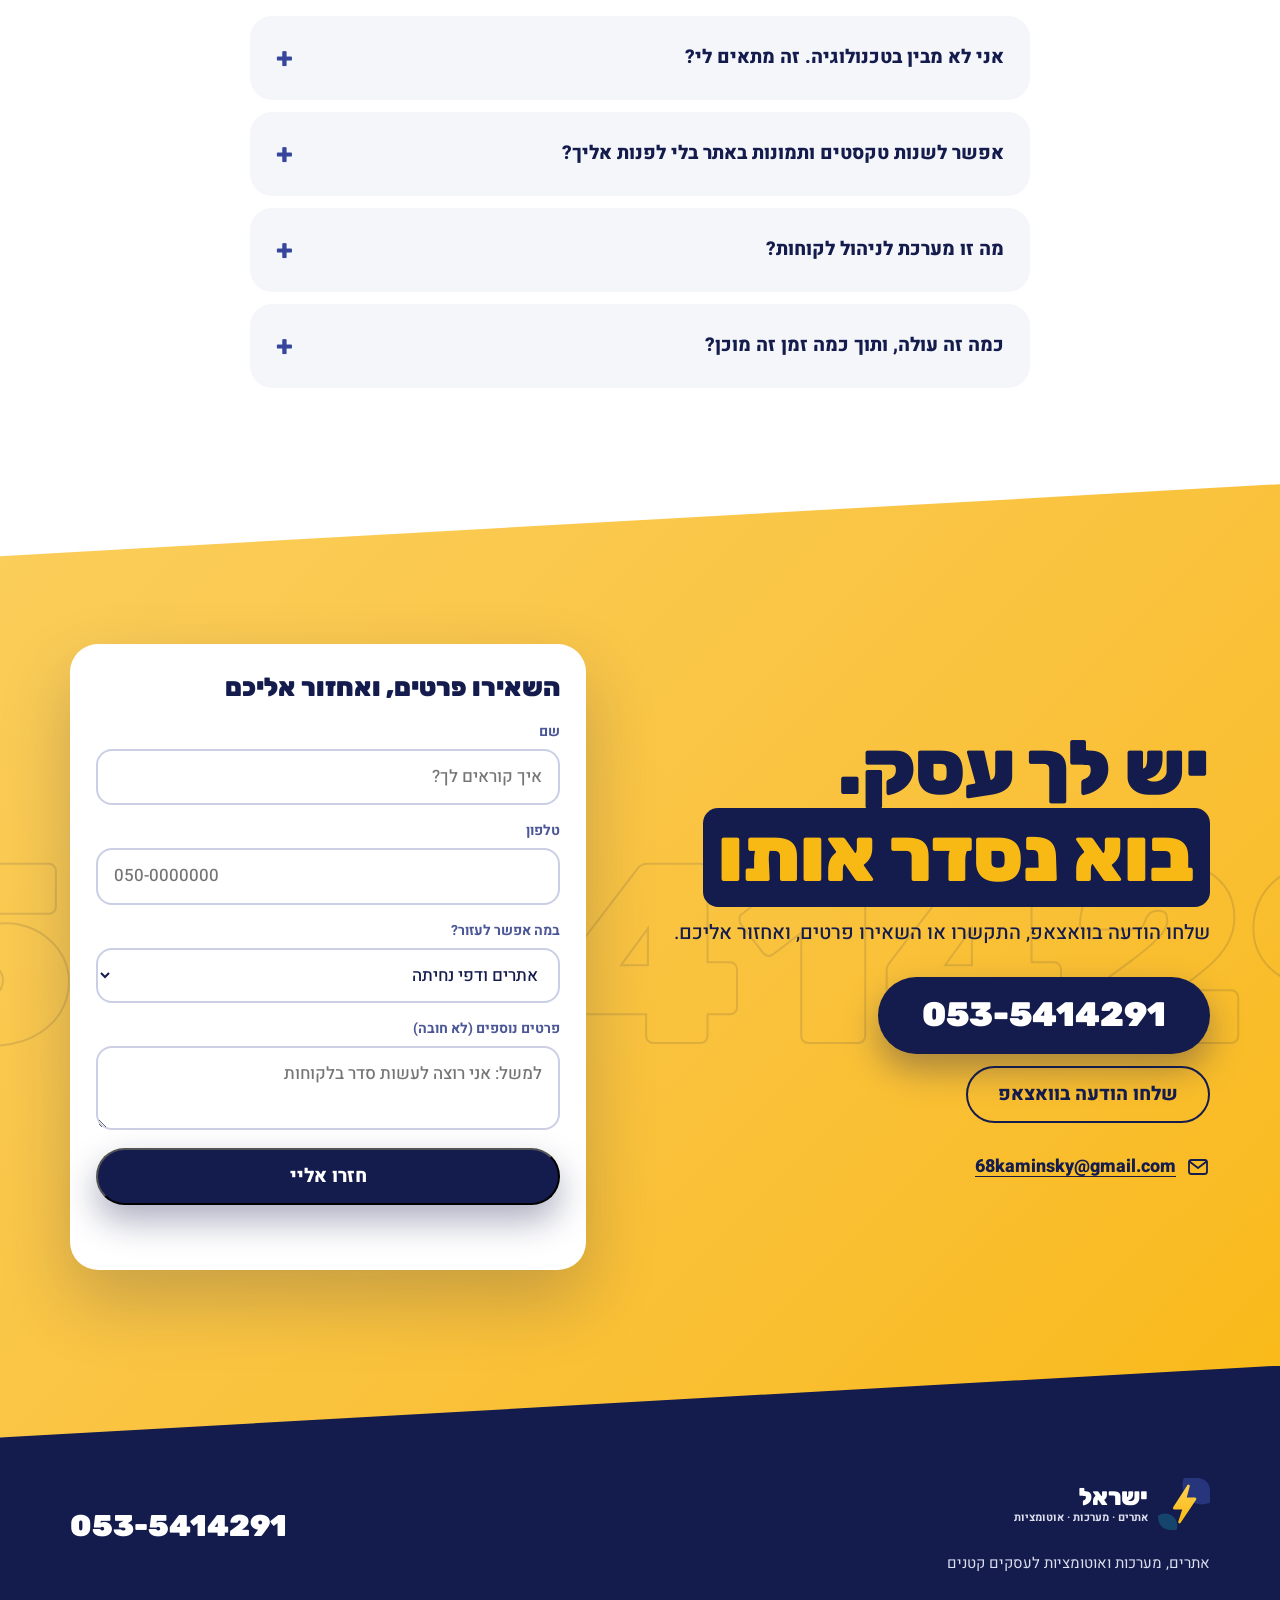
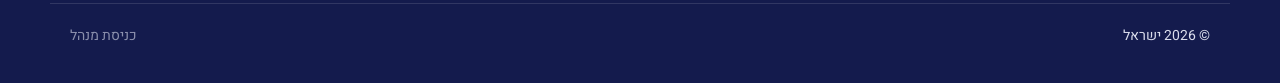
==== commit 856361c8: "כתיבה אחידה של וואצאפ באתר ובתמונת השיתוף Co-Authored-By: Claude Sonnet 5.5 <noreply@anthropic.com>" ====
--- a/index.html
+++ b/index.html
@@ -5,8 +5,8 @@
   <meta name="viewport" content="width=device-width, initial-scale=1">
   <title data-edit="seo.title" data-label="כותרת הדף בגוגל ובלשונית">ישראל – אתרים, מערכות ואוטומציות לעסקים קטנים</title>
   <meta name="description" data-edit-meta="seo.description" data-label="תיאור הדף בגוגל" data-type="long" content="בונה לעסקים קטנים אתרים ודפי נחיתה, מערכות לניהול לקוחות ואוטומציות. בעברית פשוטה ובלי מילים טכניות.">
-  <meta name="lazy:whatsapp" data-edit-meta="contact.whatsapp" data-label="מספר וואטסאפ" content="053-5414291">
-  <meta name="lazy:wa-message" data-edit-meta="contact.wa_message" data-label="ההודעה המוכנה בוואטסאפ" data-type="long" content="היי ישראל, אשמח לשמוע איך אפשר לסדר את העסק שלי">
+  <meta name="lazy:whatsapp" data-edit-meta="contact.whatsapp" data-label="מספר וואצאפ" content="053-5414291">
+  <meta name="lazy:wa-message" data-edit-meta="contact.wa_message" data-label="ההודעה המוכנה בוואצאפ" data-type="long" content="היי ישראל, אשמח לשמוע איך אפשר לסדר את העסק שלי">
   <link rel="canonical" href="https://68kaminsky-maker.github.io/israel-site/">
   <meta property="og:title" content="ישראל – אתרים, מערכות ואוטומציות לעסקים קטנים">
   <meta property="og:description" content="אתרים ודפי נחיתה, מערכות לניהול לקוחות ואוטומציות, בעברית פשוטה.">
@@ -18,7 +18,7 @@
   <meta property="og:image:type" content="image/png">
   <meta property="og:image:width" content="1200">
   <meta property="og:image:height" content="630">
-  <meta property="og:image:alt" content="ישראל: די לבלגן בוואטסאפ, העסק שלך מסודר. אתרים, מערכות ואוטומציות">
+  <meta property="og:image:alt" content="ישראל: די לבלגן בוואצאפ, העסק שלך מסודר. אתרים, מערכות ואוטומציות">
   <meta name="twitter:card" content="summary_large_image">
   <link rel="icon" href="assets/favicon.svg" type="image/svg+xml">
   <link rel="preconnect" href="https://fonts.googleapis.com">
@@ -47,7 +47,7 @@
         <a href="#faq">שאלות נפוצות</a>
       </div>
       <div class="nav__actions">
-        <a class="nav__wa" data-edit-wa href="https://wa.me/972535414291" aria-label="שלחו הודעה בוואטסאפ">
+        <a class="nav__wa" data-edit-wa href="https://wa.me/972535414291" aria-label="שלחו הודעה בוואצאפ">
           <svg viewBox="0 0 24 24" fill="none" stroke="currentColor" stroke-width="2" stroke-linecap="round" stroke-linejoin="round" aria-hidden="true"><path d="M4 12a8 8 0 1 1 3.3 6.5L4 20l1.3-3.5A7.9 7.9 0 0 1 4 12z"/></svg>
         </a>
         <a class="btn btn--yellow btn--sm" href="#contact"><span data-edit="nav.cta" data-label="כפתור בתפריט">דברו איתי</span></a>
@@ -73,13 +73,13 @@
       <div class="wrap hero__grid">
         <div class="hero__text rv">
           <span class="pill-tag"><i></i><span data-edit="hero.tag" data-label="תגית מעל הכותרת">אתרים, מערכות ואוטומציות לעסקים קטנים</span></span>
-          <h1 class="hero__title"><span data-edit="hero.title1" data-label="כותרת, שורה ראשונה">די לבלגן בוואטסאפ.</span><br><em data-edit="hero.title2" data-label="כותרת, שורה מודגשת">העסק שלך מסודר</em></h1>
+          <h1 class="hero__title"><span data-edit="hero.title1" data-label="כותרת, שורה ראשונה">די לבלגן בוואצאפ.</span><br><em data-edit="hero.title2" data-label="כותרת, שורה מודגשת">העסק שלך מסודר</em></h1>
           <p class="hero__sub" data-edit="hero.sub" data-label="משפט הסבר" data-type="long">אני ישראל. בונה לעסקים קטנים אתרים, מערכות לניהול לקוחות ואוטומציות, בעברית פשוטה ובלי מילים טכניות.</p>
           <p class="hero__hook"><span data-edit="hero.hook1" data-label="שורה מתחת להסבר, התחלה">מי מחכה לתשובה?</span> <strong data-edit="hero.hook2" data-label="שורה מתחת להסבר, מילים מודגשות">רואים את זה במבט אחד</strong></p>
           <div class="hero__actions">
             <a class="btn btn--yellow btn--lg" data-edit-wa href="https://wa.me/972535414291">
               <svg viewBox="0 0 24 24" fill="none" stroke="currentColor" stroke-width="2" stroke-linecap="round" stroke-linejoin="round" aria-hidden="true"><path d="M4 12a8 8 0 1 1 3.3 6.5L4 20l1.3-3.5A7.9 7.9 0 0 1 4 12z"/></svg>
-              <span data-edit="hero.cta" data-label="כפתור ראשי">שלחו לי הודעה בוואטסאפ</span>
+              <span data-edit="hero.cta" data-label="כפתור ראשי">שלחו לי הודעה בוואצאפ</span>
             </a>
             <a class="btn btn--ghost-dark btn--lg" href="#services"><span data-edit="hero.cta2" data-label="כפתור משני">מה אני בונה ↓</span></a>
           </div>
@@ -99,7 +99,7 @@
               <span class="chip chip--yellow">חדש</span>
             </div>
             <span class="bar bar--l"></span><span class="bar bar--s"></span>
-            <span class="gcard__foot">הגיע מוואטסאפ</span>
+            <span class="gcard__foot">הגיע מוואצאפ</span>
           </div>
           <div class="gcard gcard--b" aria-hidden="true">
             <div class="gcard__head">
@@ -130,7 +130,7 @@
       <ul class="trust rv">
         <li>
           <span class="trust__icon"><svg viewBox="0 0 24 24" fill="none" stroke="currentColor" stroke-width="1.8" stroke-linecap="round" stroke-linejoin="round" aria-hidden="true"><path d="M4 12a8 8 0 1 1 3.3 6.5L4 20l1.3-3.5A7.9 7.9 0 0 1 4 12z"/></svg></span>
-          <span><b data-edit="trust.1.title" data-label="יתרון 1, כותרת">בלי וואטסאפ מתבלגן</b><span data-edit="trust.1.text" data-label="יתרון 1, הסבר">לקוחות, פרויקטים והצעות מחיר בלוח אחד</span></span>
+          <span><b data-edit="trust.1.title" data-label="יתרון 1, כותרת">בלי וואצאפ מתבלגן</b><span data-edit="trust.1.text" data-label="יתרון 1, הסבר">לקוחות, פרויקטים והצעות מחיר בלוח אחד</span></span>
         </li>
         <li>
           <span class="trust__icon"><svg viewBox="0 0 24 24" fill="none" stroke="currentColor" stroke-width="1.8" stroke-linecap="round" stroke-linejoin="round" aria-hidden="true"><rect x="7" y="2.5" width="10" height="19" rx="2.5"/><path d="M11 18.5h2"/></svg></span>
@@ -170,7 +170,7 @@
             <span class="service__num" aria-hidden="true">01</span>
             <span class="service__icon"><svg viewBox="0 0 24 24" fill="none" stroke="currentColor" stroke-width="1.8" stroke-linecap="round" stroke-linejoin="round" aria-hidden="true"><rect x="3" y="4" width="18" height="14" rx="2.5"/><path d="M3 8.5h18M8 21h8"/></svg></span>
             <h3 data-edit="s1.name" data-label="שירות 1, שם">אתרים ודפי נחיתה</h3>
-            <p data-edit="s1.desc" data-label="שירות 1, תיאור" data-type="long">אתר שמציג את העסק שלך ומביא פניות ישר לוואטסאפ ולטלפון. אתה מחליף טקסטים ותמונות בעצמך, ורואה כל פנייה שנכנסה.</p>
+            <p data-edit="s1.desc" data-label="שירות 1, תיאור" data-type="long">אתר שמציג את העסק שלך ומביא פניות ישר לוואצאפ ולטלפון. אתה מחליף טקסטים ותמונות בעצמך, ורואה כל פנייה שנכנסה.</p>
             <a class="service__link" href="#contact" data-edit="services.link" data-label="קישור בכל כרטיס">לשאול על זה ←</a>
           </article>
           <article class="service rv">
@@ -184,7 +184,7 @@
             <span class="service__num" aria-hidden="true">03</span>
             <span class="service__icon"><svg viewBox="0 0 24 24" fill="none" stroke="currentColor" stroke-width="1.8" stroke-linecap="round" stroke-linejoin="round" aria-hidden="true"><path d="M13 3L5 13.5h6L10 21l8-10.5h-6z"/></svg></span>
             <h3 data-edit="s3.name" data-label="שירות 3, שם">אוטומציות</h3>
-            <p data-edit="s3.desc" data-label="שירות 3, תיאור" data-type="long">תזכורות, סיכומים והודעות מוכנות לוואטסאפ, כדי שהעבודה החוזרת תעבור למחשב ואתה תתפנה ללקוחות.</p>
+            <p data-edit="s3.desc" data-label="שירות 3, תיאור" data-type="long">תזכורות, סיכומים והודעות מוכנות לוואצאפ, כדי שהעבודה החוזרת תעבור למחשב ואתה תתפנה ללקוחות.</p>
             <a class="service__link" href="#contact" data-edit="services.link">לשאול על זה ←</a>
           </article>
         </div>
@@ -231,7 +231,7 @@
             <div class="work__body">
               <span class="work__kind" data-edit="works.2.kind" data-label="עבודה 2, סוג">חנות וניהול</span>
               <h3 data-edit="works.2.title" data-label="עבודה 2, שם">ניהול חנות</h3>
-              <p data-edit="works.2.text" data-label="עבודה 2, תיאור" data-type="long">קטלוג, חשבוניות ופרסומות, עם אתר חנות וסוכן וואטסאפ שעונה ללקוחות.</p>
+              <p data-edit="works.2.text" data-label="עבודה 2, תיאור" data-type="long">קטלוג, חשבוניות ופרסומות, עם אתר חנות וסוכן וואצאפ שעונה ללקוחות.</p>
               <a class="work__demo" href="demos/store/index.html" target="_blank" rel="noopener" aria-label="פתחו הדגמה של ניהול חנות, נפתח בלשונית חדשה"><span data-edit="works.demo_link" data-label="קישור להדגמה, בכל כרטיס">פתחו את ההדגמה ←</span></a>
               <a class="work__demo work__demo--video" href="#videos-store"><span data-edit="works.video_link" data-label="קישור לסרטונים, בכרטיסים">צפו בסרטונים ↓</span></a>
             </div>
@@ -335,7 +335,7 @@
               <span class="vid__dur" aria-hidden="true">50 שניות</span>
             </a>
             <h4 data-edit="videos.1.title" data-label="סרטון 1, שם">מכרת בקבוקים? פשוט תכתוב</h4>
-            <p data-edit="videos.1.text" data-label="סרטון 1, תיאור" data-type="long">כותבים לסוכן בוואטסאפ, המלאי יורד לבד ותעודת המשלוח נשלחת ללקוח.</p>
+            <p data-edit="videos.1.text" data-label="סרטון 1, תיאור" data-type="long">כותבים לסוכן בוואצאפ, המלאי יורד לבד ותעודת המשלוח נשלחת ללקוח.</p>
           </article>
           <article class="vid rv">
             <a class="vid__poster" href="videos/wine-2.mp4" data-video="videos/wine-2.mp4" aria-label="הפעלת הסרטון: לפני ואחרי, 48 שניות">
@@ -365,7 +365,7 @@
               <span class="vid__dur" aria-hidden="true">38 שניות</span>
             </a>
             <h4 data-edit="videos.4.title" data-label="סרטון 4, שם">שש בבוקר</h4>
-            <p data-edit="videos.4.text" data-label="סרטון 4, תיאור" data-type="long">23 הודעות בוואטסאפ, לחיצה אחת, והסוכן מסכם מי רוצה מה ומתי.</p>
+            <p data-edit="videos.4.text" data-label="סרטון 4, תיאור" data-type="long">23 הודעות בוואצאפ, לחיצה אחת, והסוכן מסכם מי רוצה מה ומתי.</p>
           </article>
           <article class="vid rv">
             <a class="vid__poster" href="videos/kitchen-2.mp4" data-video="videos/kitchen-2.mp4" aria-label="הפעלת הסרטון: הודעה אחת, אירוע אחד, 37 שניות">
@@ -374,7 +374,7 @@
               <span class="vid__dur" aria-hidden="true">37 שניות</span>
             </a>
             <h4 data-edit="videos.5.title" data-label="סרטון 5, שם">הודעה אחת, אירוע אחד</h4>
-            <p data-edit="videos.5.text" data-label="סרטון 5, תיאור" data-type="long">הלקוח כותב בוואטסאפ, הסוכן מזהה את הפרטים, אתה מאשר, והאירוע נכנס ללוח.</p>
+            <p data-edit="videos.5.text" data-label="סרטון 5, תיאור" data-type="long">הלקוח כותב בוואצאפ, הסוכן מזהה את הפרטים, אתה מאשר, והאירוע נכנס ללוח.</p>
           </article>
           <article class="vid rv">
             <a class="vid__poster" href="videos/kitchen-3.mp4" data-video="videos/kitchen-3.mp4" aria-label="הפעלת הסרטון: פרויקט של חמש ארוחות, 26 שניות">
@@ -401,7 +401,7 @@
               <span class="vid__dur" aria-hidden="true">32 שניות</span>
             </a>
             <h4 data-edit="videos.8.title" data-label="סרטון 8, שם">כל החיבורים, מקום אחד</h4>
-            <p data-edit="videos.8.text" data-label="סרטון 8, תיאור" data-type="long">וואטסאפ, יומן, מלאי, מייל וחשבוניות מתחברים, ושואלים: מה יש לי היום?</p>
+            <p data-edit="videos.8.text" data-label="סרטון 8, תיאור" data-type="long">וואצאפ, יומן, מלאי, מייל וחשבוניות מתחברים, ושואלים: מה יש לי היום?</p>
           </article>
         </div>
       </div>
@@ -415,7 +415,7 @@
           <h2 class="title"><span data-edit="process.title1" data-label="כותרת, התחלה">שלושה צעדים</span> <em data-edit="process.title2" data-label="כותרת, מילים מודגשות">עד שזה עובד</em></h2>
         </div>
 
-        <!-- האיור: הודעה בוואטסאפ שנוסעת על קו מקווקו ונוחתת ככרטיס ליד חדש -->
+        <!-- האיור: הודעה בוואצאפ שנוסעת על קו מקווקו ונוחתת ככרטיס ליד חדש -->
         <div class="road" aria-hidden="true">
           <svg class="bubble" viewBox="0 0 64 52"><path class="bubble__b" d="M10 4h44a8 8 0 0 1 8 8v20a8 8 0 0 1-8 8H30L16 49V40h-6a8 8 0 0 1-8-8V12a8 8 0 0 1 8-8z"/><path class="bubble__l" d="M14 16h30M14 25h20"/></svg>
           <span class="road__lead"><i></i>ליד חדש<svg viewBox="0 0 24 24" fill="none" stroke="currentColor" stroke-width="3" stroke-linecap="round" stroke-linejoin="round"><path d="M5 12.5l4.5 4.5L19 7.5"/></svg></span>
@@ -425,7 +425,7 @@
           <li class="step rv">
             <span class="step__num">01</span>
             <h3 data-edit="step.1.title" data-label="צעד 1, כותרת">שולחים הודעה או מתקשרים</h3>
-            <p data-edit="step.1.text" data-label="צעד 1, הסבר" data-type="long">מספרים בכמה מילים מה העסק עושה ומה מבלבל אתכם היום. וואטסאפ מספיק.</p>
+            <p data-edit="step.1.text" data-label="צעד 1, הסבר" data-type="long">מספרים בכמה מילים מה העסק עושה ומה מבלבל אתכם היום. וואצאפ מספיק.</p>
           </li>
           <li class="step rv">
             <span class="step__num">02</span>
@@ -497,10 +497,10 @@
       <div class="wrap cta__grid">
         <div class="rv">
           <h2 class="cta__title"><span data-edit="cta.title1" data-label="כותרת, שורה 1">יש לך עסק.</span><br><em data-edit="cta.title2" data-label="כותרת, שורה מודגשת">בוא נסדר אותו</em></h2>
-          <p class="cta__sub" data-edit="cta.sub" data-label="משפט מתחת לכותרת">שלחו הודעה בוואטסאפ, התקשרו או השאירו פרטים, ואחזור אליכם.</p>
+          <p class="cta__sub" data-edit="cta.sub" data-label="משפט מתחת לכותרת">שלחו הודעה בוואצאפ, התקשרו או השאירו פרטים, ואחזור אליכם.</p>
           <div class="cta__actions">
             <a class="btn btn--ink btn--xl" data-edit-tel href="tel:+972535414291"><span data-edit="contact.phone">053-5414291</span></a>
-            <a class="btn btn--outline-ink btn--lg" data-edit-wa href="https://wa.me/972535414291"><span data-edit="cta.wa" data-label="כפתור וואטסאפ">שלחו הודעה בוואטסאפ</span></a>
+            <a class="btn btn--outline-ink btn--lg" data-edit-wa href="https://wa.me/972535414291"><span data-edit="cta.wa" data-label="כפתור וואצאפ">שלחו הודעה בוואצאפ</span></a>
           </div>
           <p class="cta__mail">
             <svg viewBox="0 0 24 24" fill="none" stroke="currentColor" stroke-width="1.8" stroke-linecap="round" stroke-linejoin="round" aria-hidden="true"><rect x="3" y="5" width="18" height="14" rx="2.5"/><path d="M3.5 6.5l8.5 6.5 8.5-6.5"/></svg>
@@ -555,8 +555,8 @@
     <div class="wrap footer__bottom"><span>© 2026 <span data-edit="brand.name">ישראל</span></span><a class="footer__admin" href="admin/">כניסת מנהל</a></div>
   </footer>
 
-  <!-- וואטסאפ צף -->
-  <a class="wa-float" data-edit-wa href="https://wa.me/972535414291" aria-label="שלחו הודעה בוואטסאפ">
+  <!-- וואצאפ צף -->
+  <a class="wa-float" data-edit-wa href="https://wa.me/972535414291" aria-label="שלחו הודעה בוואצאפ">
     <svg viewBox="0 0 24 24" fill="none" stroke="currentColor" stroke-width="2" stroke-linecap="round" stroke-linejoin="round" aria-hidden="true"><path d="M4 12a8 8 0 1 1 3.3 6.5L4 20l1.3-3.5A7.9 7.9 0 0 1 4 12z"/></svg>
   </a>
 
--- a/style.css
+++ b/style.css
@@ -454,7 +454,7 @@
 .footer__admin { display: inline-flex; align-items: center; min-height: 44px; margin-block: -12px; opacity: .6; }
 .footer__admin:hover { opacity: 1; }
 
-/* ---------- וואטסאפ צף ---------- */
+/* ---------- וואצאפ צף ---------- */
 .wa-float { position: fixed; left: 18px; bottom: 18px; z-index: 60; display: grid; place-items: center; width: 60px; height: 60px; border-radius: 50%; color: #fff; background: var(--wa); box-shadow: 0 10px 26px rgb(37 211 102 / .45); }
 .wa-float svg { width: 28px; height: 28px; }
 .wa-float::before { content: ""; position: absolute; inset: 0; border-radius: 50%; background: var(--wa); opacity: .45; animation: pulse 2.4s ease-out infinite; z-index: -1; }
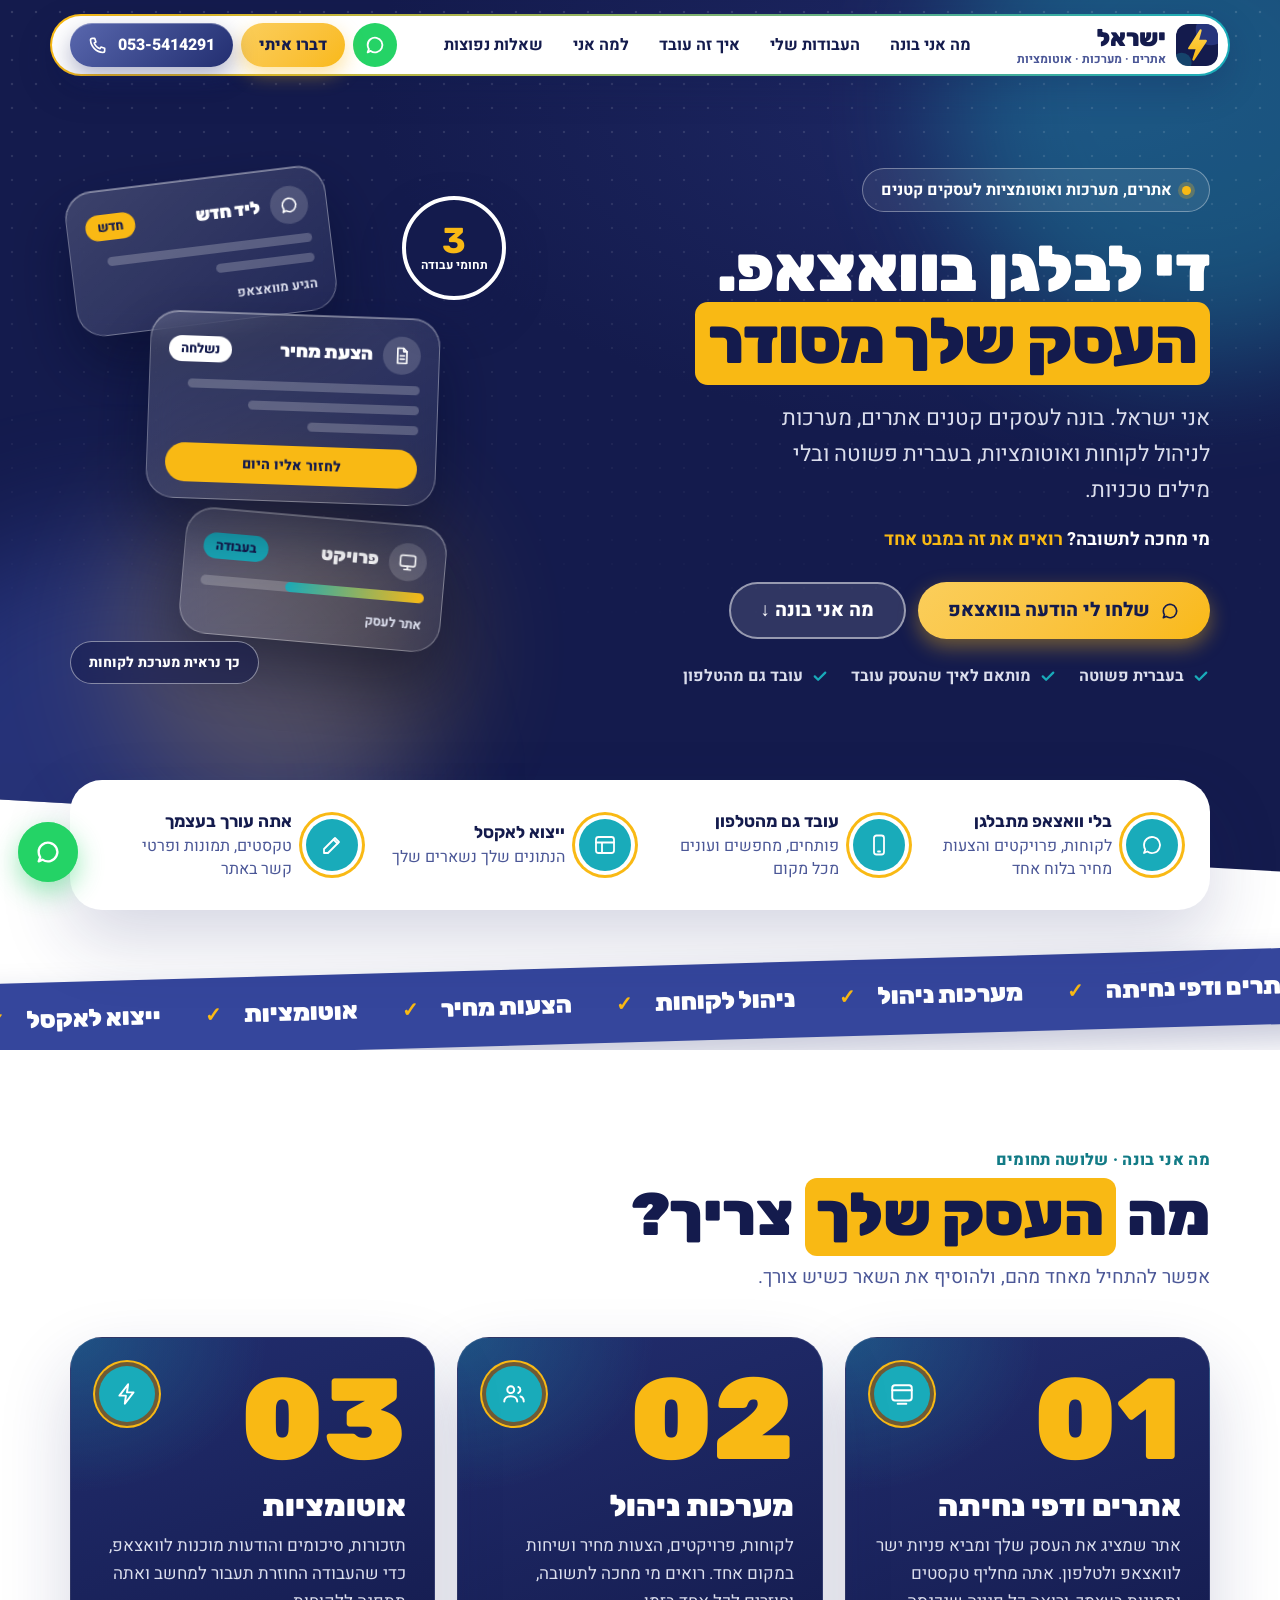
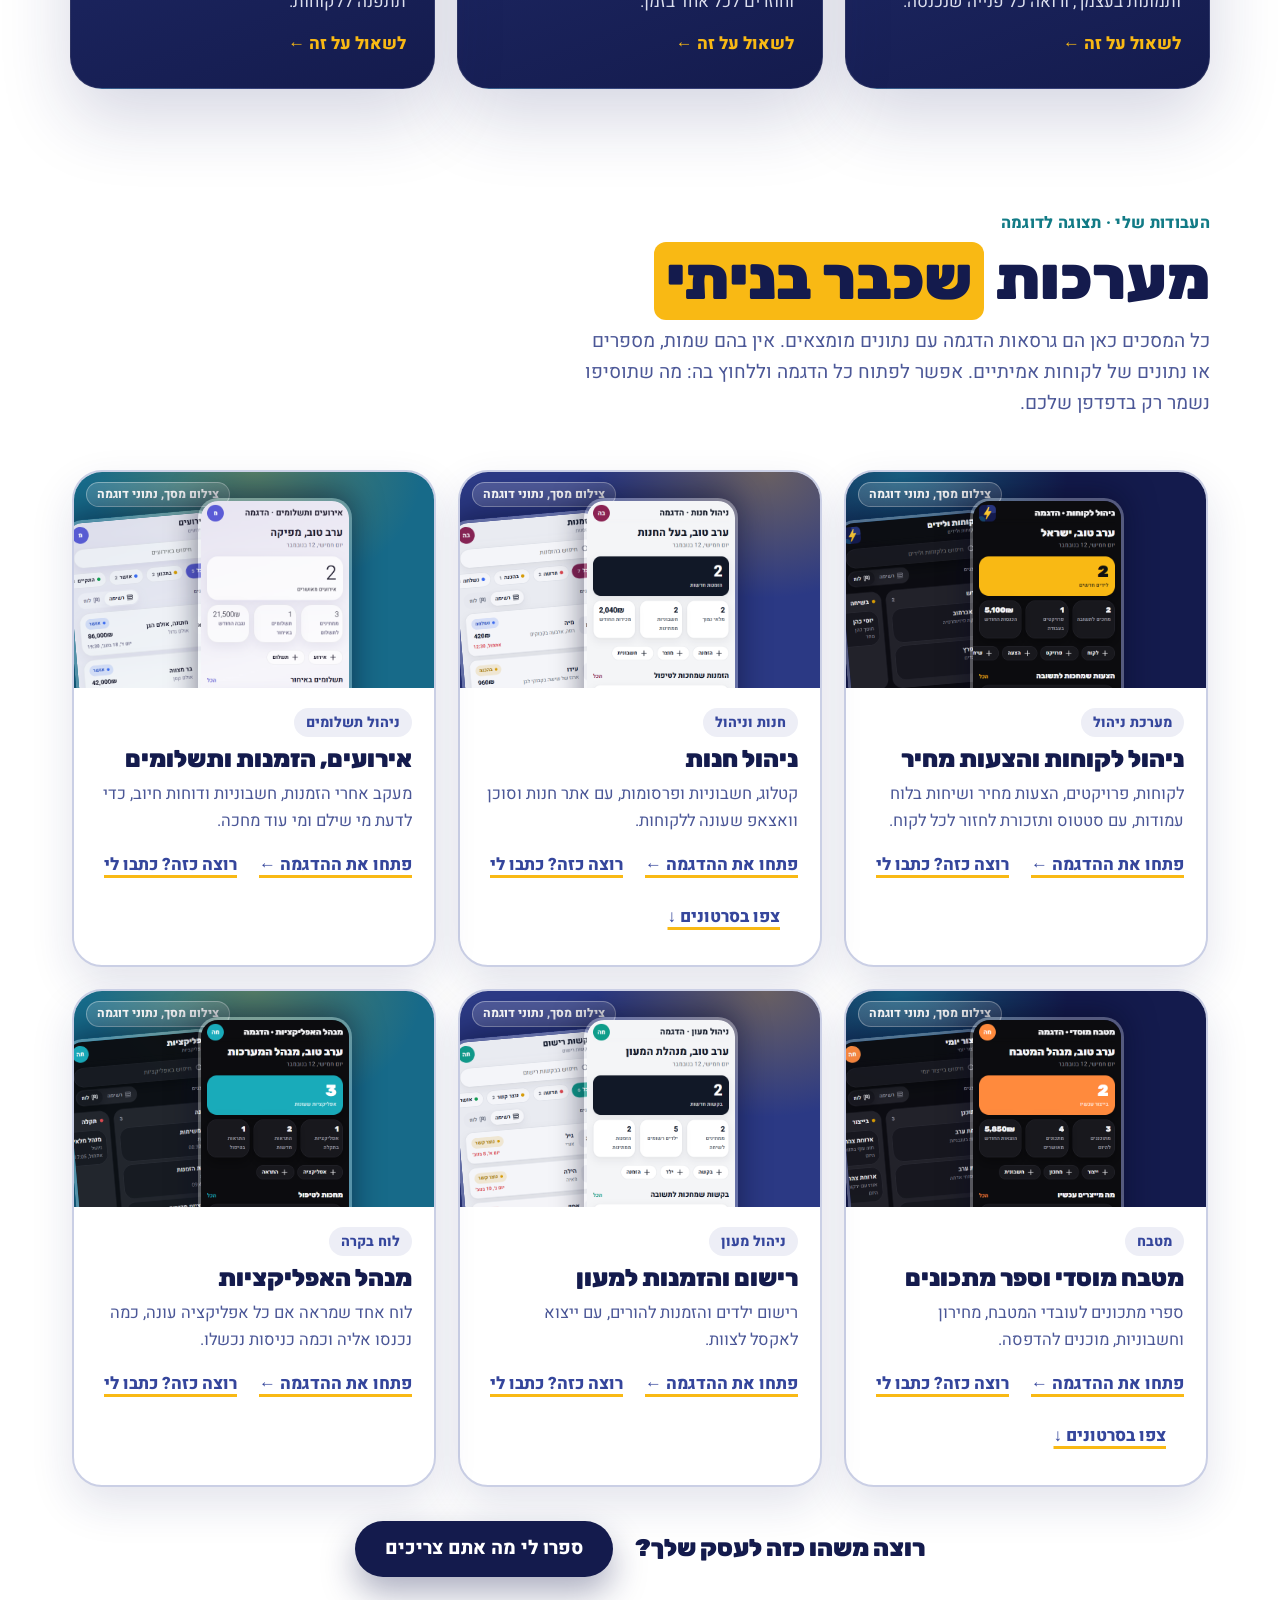
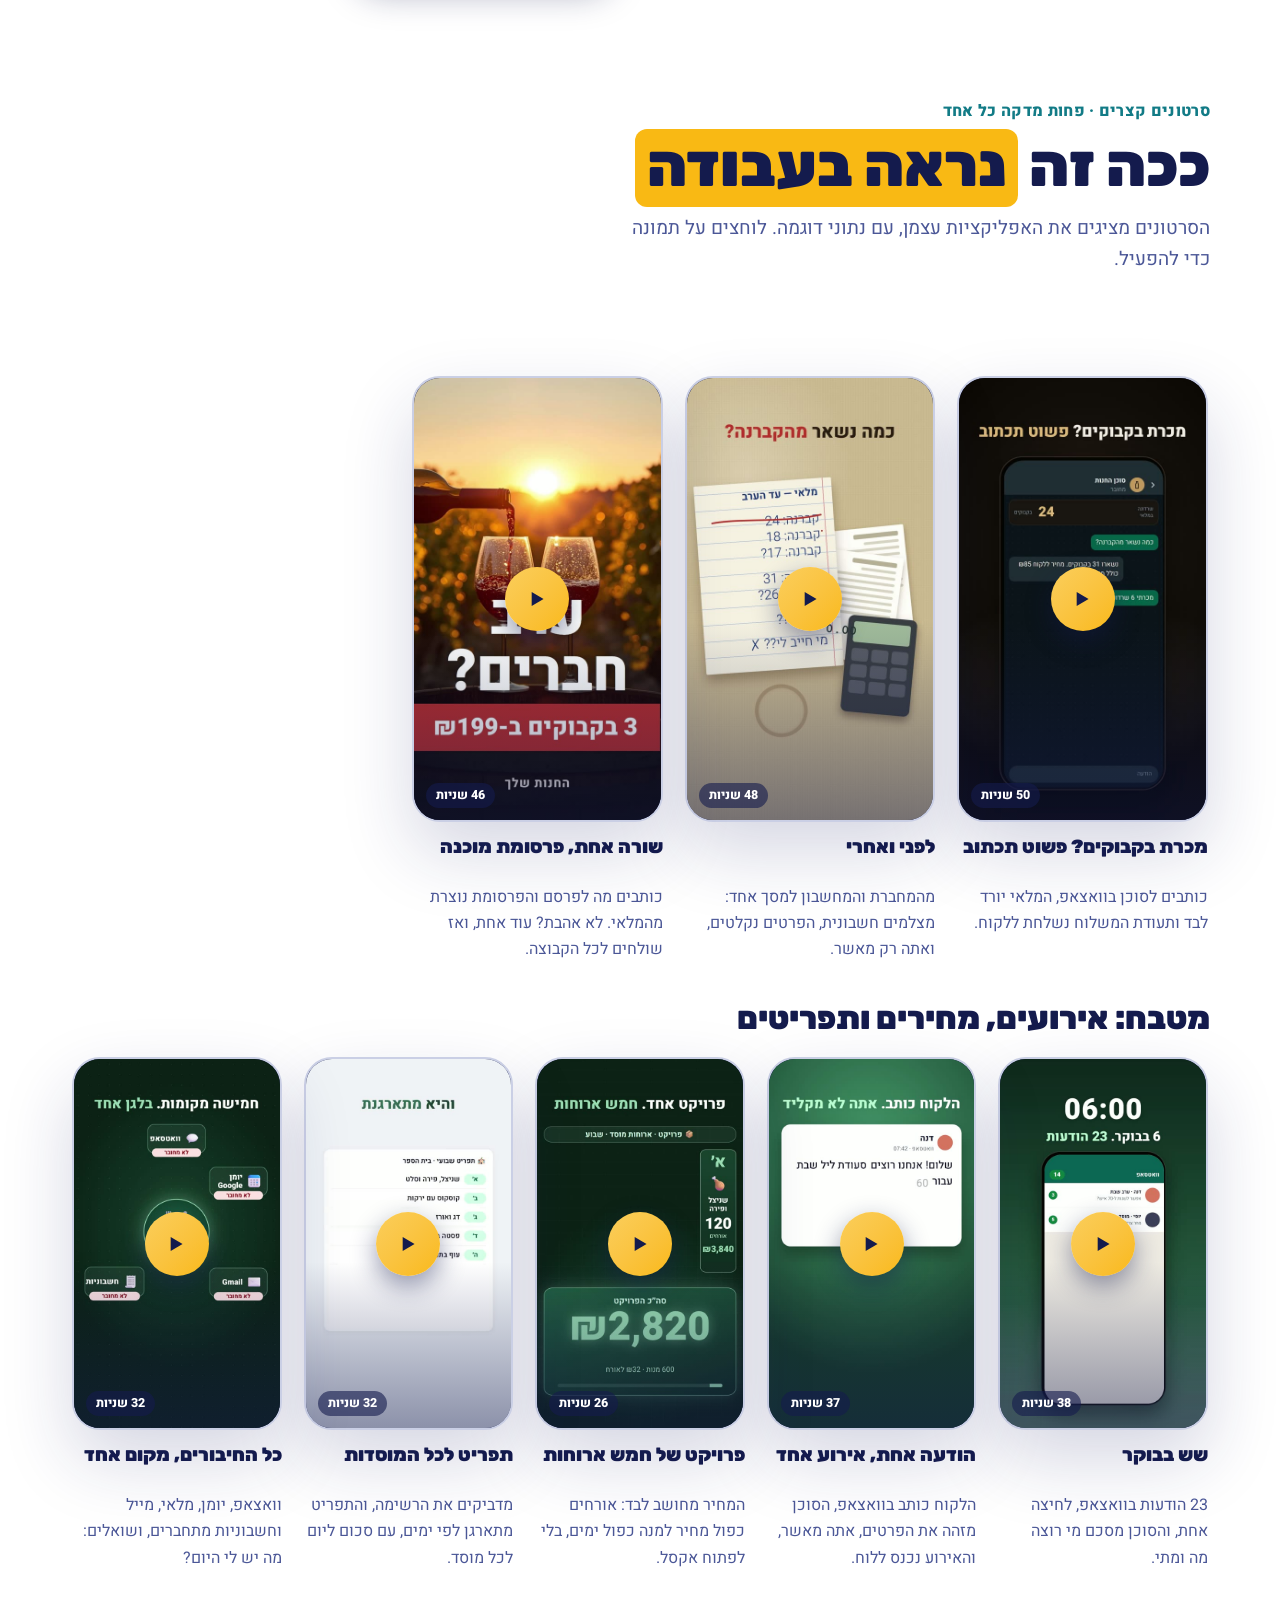
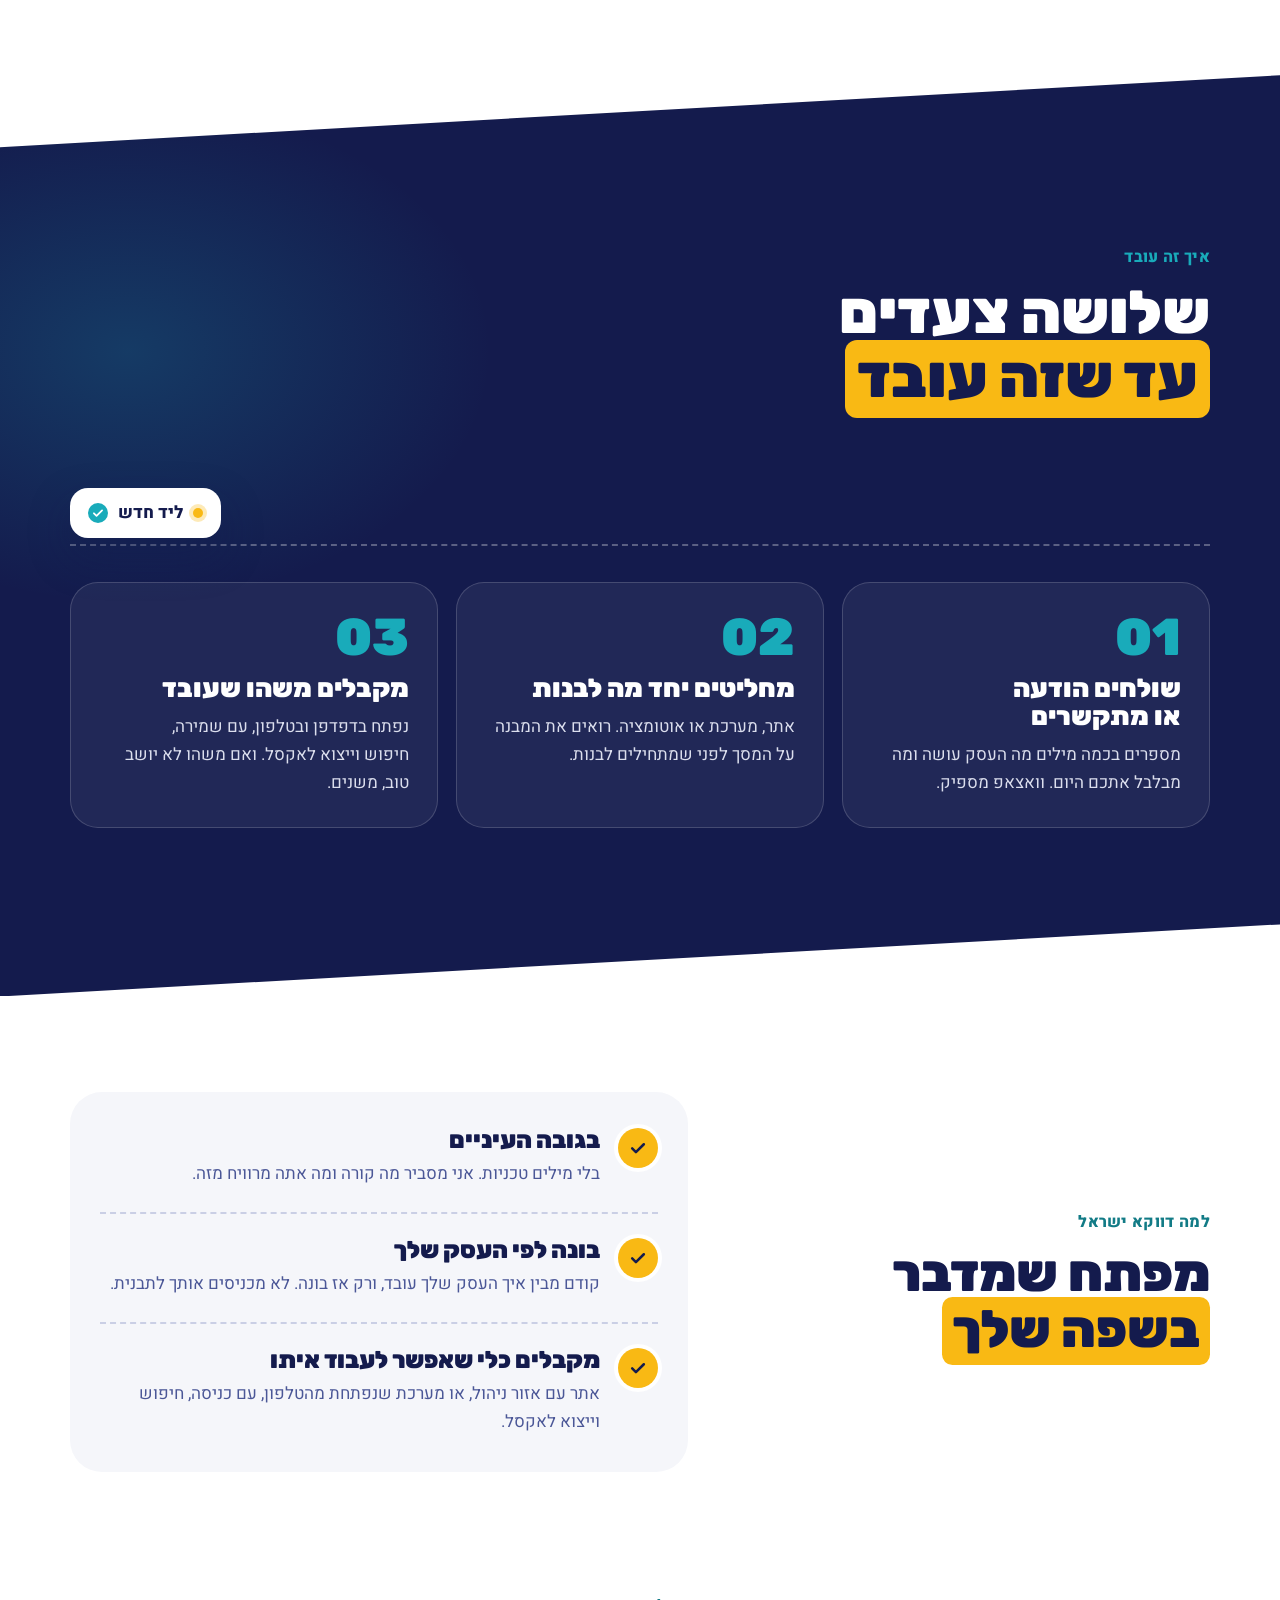
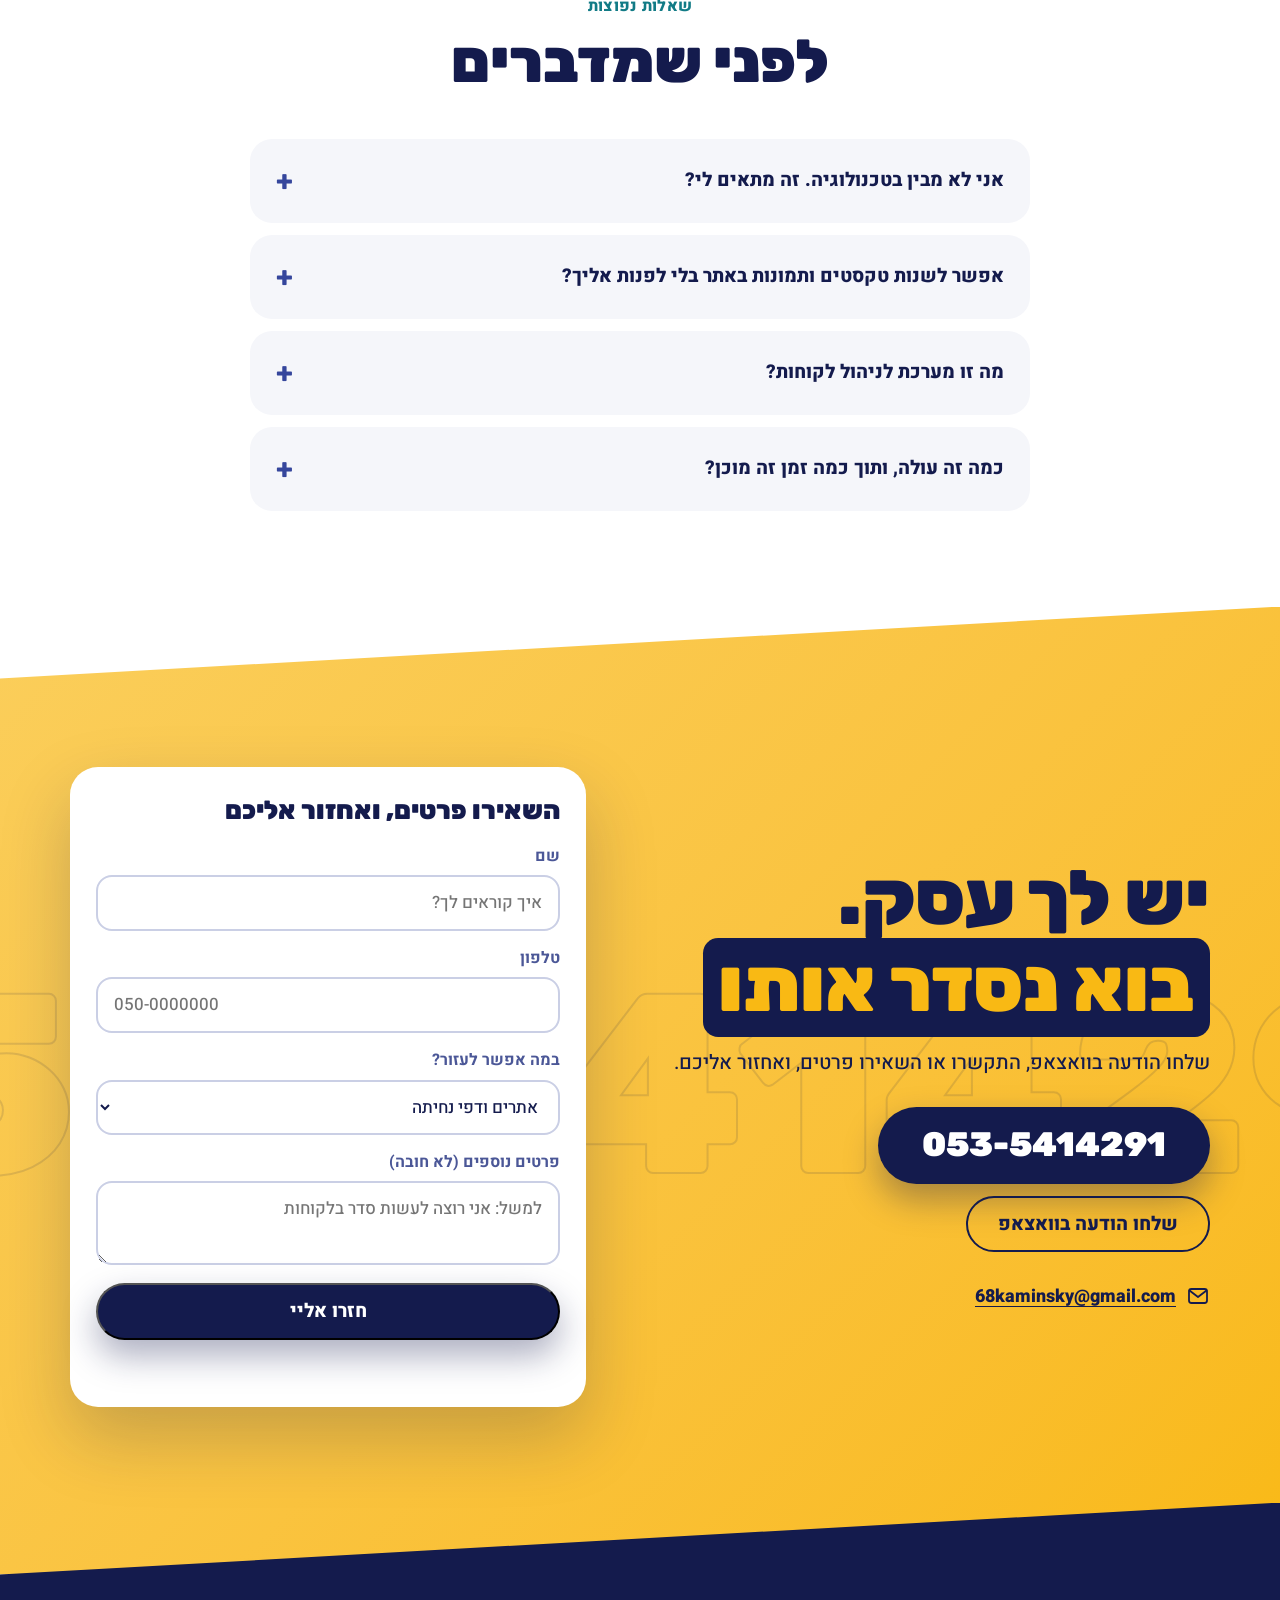
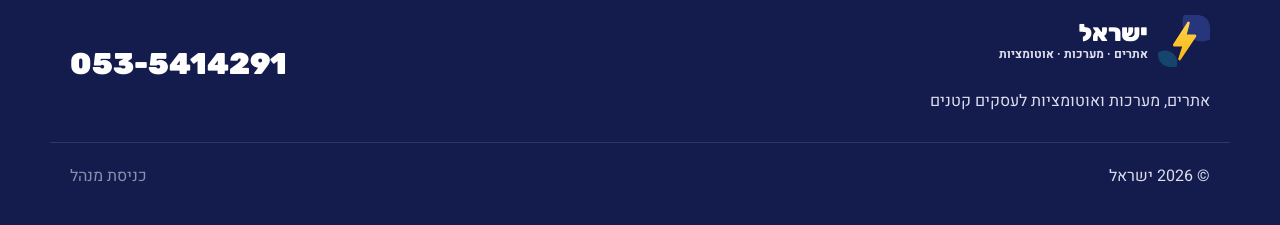
==== commit c8279774: "שיפורי האתר: נגישות, גודל כתיבה, SEO וכפתור וואצאפ בכל עבודה - תיאור לכל צילום מסך, וטעינה עצלה לתמו" ====
--- a/index.html
+++ b/index.html
@@ -20,6 +20,7 @@
   <meta property="og:image:height" content="630">
   <meta property="og:image:alt" content="ישראל: די לבלגן בוואצאפ, העסק שלך מסודר. אתרים, מערכות ואוטומציות">
   <meta name="twitter:card" content="summary_large_image">
+  <script type="application/ld+json">{"@context":"https://schema.org","@type":"ProfessionalService","name":"ישראל","description":"אתרים ודפי נחיתה, מערכות לניהול לקוחות ואוטומציות לעסקים קטנים, בעברית פשוטה.","url":"https://68kaminsky-maker.github.io/israel-site/","telephone":"+972535414291","email":"68kaminsky@gmail.com","inLanguage":"he","areaServed":"IL"}</script>
   <link rel="icon" href="assets/favicon.svg" type="image/svg+xml">
   <link rel="preconnect" href="https://fonts.googleapis.com">
   <link rel="preconnect" href="https://fonts.gstatic.com" crossorigin>
@@ -206,8 +207,8 @@
           <article class="work rv">
             <div class="mock mock--ink">
               <div class="shots">
-                <img class="shot shot--b" src="assets/works/clients-list.png" alt="מסך הבית ולוח הלקוחות במערכת ניהול לקוחות, עם נתוני דוגמה" width="390" height="780" decoding="async">
-                <img class="shot shot--a" src="assets/works/clients-home.png" alt="" width="390" height="780" decoding="async">
+                <img class="shot shot--b" src="assets/works/clients-list.png" alt="מסך הבית ולוח הלקוחות במערכת ניהול לקוחות, עם נתוני דוגמה" width="390" height="780" loading="lazy" decoding="async">
+                <img class="shot shot--a" src="assets/works/clients-home.png" alt="מסך הבית של מערכת ניהול לקוחות, עם נתוני דוגמה" width="390" height="780" loading="lazy" decoding="async">
               </div>
               <span class="mock__tag">צילום מסך, נתוני דוגמה</span>
             </div>
@@ -216,6 +217,7 @@
               <h3 data-edit="works.1.title" data-label="עבודה 1, שם">ניהול לקוחות והצעות מחיר</h3>
               <p data-edit="works.1.text" data-label="עבודה 1, תיאור" data-type="long">לקוחות, פרויקטים, הצעות מחיר ושיחות בלוח עמודות, עם סטטוס ותזכורת לחזור לכל לקוח.</p>
               <a class="work__demo" href="demos/clients/index.html" target="_blank" rel="noopener" aria-label="פתחו הדגמה של ניהול לקוחות והצעות מחיר, נפתח בלשונית חדשה"><span data-edit="works.demo_link" data-label="קישור להדגמה, בכל כרטיס">פתחו את ההדגמה ←</span></a>
+              <a class="work__demo work__demo--wa" data-edit-wa href="https://wa.me/972535414291" target="_blank" rel="noopener"><span data-edit="works.ask_link" data-label="קישור וואצאפ, בכל כרטיס">רוצה כזה? כתבו לי</span></a>
             </div>
           </article>
 
@@ -223,8 +225,8 @@
           <article class="work rv">
             <div class="mock mock--blue">
               <div class="shots">
-                <img class="shot shot--b" src="assets/works/store-list.png" alt="הזמנות ומסך הבית במערכת ניהול חנות, עם נתוני דוגמה" width="390" height="780" decoding="async">
-                <img class="shot shot--a" src="assets/works/store-home.png" alt="" width="390" height="780" decoding="async">
+                <img class="shot shot--b" src="assets/works/store-list.png" alt="הזמנות ומסך הבית במערכת ניהול חנות, עם נתוני דוגמה" width="390" height="780" loading="lazy" decoding="async">
+                <img class="shot shot--a" src="assets/works/store-home.png" alt="מסך הבית של מערכת ניהול חנות, עם נתוני דוגמה" width="390" height="780" loading="lazy" decoding="async">
               </div>
               <span class="mock__tag">צילום מסך, נתוני דוגמה</span>
             </div>
@@ -233,6 +235,7 @@
               <h3 data-edit="works.2.title" data-label="עבודה 2, שם">ניהול חנות</h3>
               <p data-edit="works.2.text" data-label="עבודה 2, תיאור" data-type="long">קטלוג, חשבוניות ופרסומות, עם אתר חנות וסוכן וואצאפ שעונה ללקוחות.</p>
               <a class="work__demo" href="demos/store/index.html" target="_blank" rel="noopener" aria-label="פתחו הדגמה של ניהול חנות, נפתח בלשונית חדשה"><span data-edit="works.demo_link" data-label="קישור להדגמה, בכל כרטיס">פתחו את ההדגמה ←</span></a>
+              <a class="work__demo work__demo--wa" data-edit-wa href="https://wa.me/972535414291" target="_blank" rel="noopener"><span data-edit="works.ask_link" data-label="קישור וואצאפ, בכל כרטיס">רוצה כזה? כתבו לי</span></a>
               <a class="work__demo work__demo--video" href="#videos-store"><span data-edit="works.video_link" data-label="קישור לסרטונים, בכרטיסים">צפו בסרטונים ↓</span></a>
             </div>
           </article>
@@ -241,8 +244,8 @@
           <article class="work rv">
             <div class="mock mock--teal">
               <div class="shots">
-                <img class="shot shot--b" src="assets/works/events-list.png" alt="אירועים ומסך הבית במערכת לניהול אירועים ותשלומים, עם נתוני דוגמה" width="390" height="780" decoding="async">
-                <img class="shot shot--a" src="assets/works/events-home.png" alt="" width="390" height="780" decoding="async">
+                <img class="shot shot--b" src="assets/works/events-list.png" alt="אירועים ומסך הבית במערכת לניהול אירועים ותשלומים, עם נתוני דוגמה" width="390" height="780" loading="lazy" decoding="async">
+                <img class="shot shot--a" src="assets/works/events-home.png" alt="מסך הבית של מערכת אירועים ותשלומים, עם נתוני דוגמה" width="390" height="780" loading="lazy" decoding="async">
               </div>
               <span class="mock__tag">צילום מסך, נתוני דוגמה</span>
             </div>
@@ -251,6 +254,7 @@
               <h3 data-edit="works.3.title" data-label="עבודה 3, שם">אירועים, הזמנות ותשלומים</h3>
               <p data-edit="works.3.text" data-label="עבודה 3, תיאור" data-type="long">מעקב אחרי הזמנות, חשבוניות ודוחות חיוב, כדי לדעת מי שילם ומי עוד מחכה.</p>
               <a class="work__demo" href="demos/events/index.html" target="_blank" rel="noopener" aria-label="פתחו הדגמה של אירועים, הזמנות ותשלומים, נפתח בלשונית חדשה"><span data-edit="works.demo_link" data-label="קישור להדגמה, בכל כרטיס">פתחו את ההדגמה ←</span></a>
+              <a class="work__demo work__demo--wa" data-edit-wa href="https://wa.me/972535414291" target="_blank" rel="noopener"><span data-edit="works.ask_link" data-label="קישור וואצאפ, בכל כרטיס">רוצה כזה? כתבו לי</span></a>
             </div>
           </article>
 
@@ -258,8 +262,8 @@
           <article class="work rv">
             <div class="mock mock--ink">
               <div class="shots">
-                <img class="shot shot--b" src="assets/works/kitchen-list.png" alt="לוח הייצור היומי ומסך הבית במערכת למטבח מוסדי, עם נתוני דוגמה" width="390" height="780" decoding="async">
-                <img class="shot shot--a" src="assets/works/kitchen-home.png" alt="" width="390" height="780" decoding="async">
+                <img class="shot shot--b" src="assets/works/kitchen-list.png" alt="לוח הייצור היומי ומסך הבית במערכת למטבח מוסדי, עם נתוני דוגמה" width="390" height="780" loading="lazy" decoding="async">
+                <img class="shot shot--a" src="assets/works/kitchen-home.png" alt="מסך הבית של מערכת מטבח מוסדי, עם נתוני דוגמה" width="390" height="780" loading="lazy" decoding="async">
               </div>
               <span class="mock__tag">צילום מסך, נתוני דוגמה</span>
             </div>
@@ -268,6 +272,7 @@
               <h3 data-edit="works.4.title" data-label="עבודה 4, שם">מטבח מוסדי וספר מתכונים</h3>
               <p data-edit="works.4.text" data-label="עבודה 4, תיאור" data-type="long">ספרי מתכונים לעובדי המטבח, מחירון וחשבוניות, מוכנים להדפסה.</p>
               <a class="work__demo" href="demos/kitchen/index.html" target="_blank" rel="noopener" aria-label="פתחו הדגמה של מטבח מוסדי וספר מתכונים, נפתח בלשונית חדשה"><span data-edit="works.demo_link" data-label="קישור להדגמה, בכל כרטיס">פתחו את ההדגמה ←</span></a>
+              <a class="work__demo work__demo--wa" data-edit-wa href="https://wa.me/972535414291" target="_blank" rel="noopener"><span data-edit="works.ask_link" data-label="קישור וואצאפ, בכל כרטיס">רוצה כזה? כתבו לי</span></a>
               <a class="work__demo work__demo--video" href="#videos-kitchen"><span data-edit="works.video_link" data-label="קישור לסרטונים, בכרטיסים">צפו בסרטונים ↓</span></a>
             </div>
           </article>
@@ -276,8 +281,8 @@
           <article class="work rv">
             <div class="mock mock--blue">
               <div class="shots">
-                <img class="shot shot--b" src="assets/works/daycare-list.png" alt="בקשות רישום ומסך הבית במערכת לניהול מעון, עם נתוני דוגמה" width="390" height="780" decoding="async">
-                <img class="shot shot--a" src="assets/works/daycare-home.png" alt="" width="390" height="780" decoding="async">
+                <img class="shot shot--b" src="assets/works/daycare-list.png" alt="בקשות רישום ומסך הבית במערכת לניהול מעון, עם נתוני דוגמה" width="390" height="780" loading="lazy" decoding="async">
+                <img class="shot shot--a" src="assets/works/daycare-home.png" alt="מסך הבית של מערכת ניהול מעון, עם נתוני דוגמה" width="390" height="780" loading="lazy" decoding="async">
               </div>
               <span class="mock__tag">צילום מסך, נתוני דוגמה</span>
             </div>
@@ -286,6 +291,7 @@
               <h3 data-edit="works.5.title" data-label="עבודה 5, שם">רישום והזמנות למעון</h3>
               <p data-edit="works.5.text" data-label="עבודה 5, תיאור" data-type="long">רישום ילדים והזמנות להורים, עם ייצוא לאקסל לצוות.</p>
               <a class="work__demo" href="demos/daycare/index.html" target="_blank" rel="noopener" aria-label="פתחו הדגמה של רישום והזמנות למעון, נפתח בלשונית חדשה"><span data-edit="works.demo_link" data-label="קישור להדגמה, בכל כרטיס">פתחו את ההדגמה ←</span></a>
+              <a class="work__demo work__demo--wa" data-edit-wa href="https://wa.me/972535414291" target="_blank" rel="noopener"><span data-edit="works.ask_link" data-label="קישור וואצאפ, בכל כרטיס">רוצה כזה? כתבו לי</span></a>
             </div>
           </article>
 
@@ -293,8 +299,8 @@
           <article class="work rv">
             <div class="mock mock--teal">
               <div class="shots">
-                <img class="shot shot--b" src="assets/works/apps-list.png" alt="רשימת האפליקציות ומסך הבית בלוח הבקרה, עם נתוני דוגמה" width="390" height="780" decoding="async">
-                <img class="shot shot--a" src="assets/works/apps-home.png" alt="" width="390" height="780" decoding="async">
+                <img class="shot shot--b" src="assets/works/apps-list.png" alt="רשימת האפליקציות ומסך הבית בלוח הבקרה, עם נתוני דוגמה" width="390" height="780" loading="lazy" decoding="async">
+                <img class="shot shot--a" src="assets/works/apps-home.png" alt="מסך הבית של לוח הבקרה, עם נתוני דוגמה" width="390" height="780" loading="lazy" decoding="async">
               </div>
               <span class="mock__tag">צילום מסך, נתוני דוגמה</span>
             </div>
@@ -303,6 +309,7 @@
               <h3 data-edit="works.6.title" data-label="עבודה 6, שם">מנהל האפליקציות</h3>
               <p data-edit="works.6.text" data-label="עבודה 6, תיאור" data-type="long">לוח אחד שמראה אם כל אפליקציה עונה, כמה נכנסו אליה וכמה כניסות נכשלו.</p>
               <a class="work__demo" href="demos/apps/index.html" target="_blank" rel="noopener" aria-label="פתחו הדגמה של מנהל האפליקציות, נפתח בלשונית חדשה"><span data-edit="works.demo_link" data-label="קישור להדגמה, בכל כרטיס">פתחו את ההדגמה ←</span></a>
+              <a class="work__demo work__demo--wa" data-edit-wa href="https://wa.me/972535414291" target="_blank" rel="noopener"><span data-edit="works.ask_link" data-label="קישור וואצאפ, בכל כרטיס">רוצה כזה? כתבו לי</span></a>
             </div>
           </article>
 
@@ -330,7 +337,7 @@
         <div class="vids vids--3" tabindex="0" aria-label="חנות: מלאי, מכירות ופרסומות, אפשר לגלול הצידה">
           <article class="vid rv">
             <a class="vid__poster" href="videos/wine-1.mp4" data-video="videos/wine-1.mp4" aria-label="הפעלת הסרטון: מכרת בקבוקים? פשוט תכתוב, 50 שניות">
-              <img src="videos/wine-1.jpg" alt="" width="540" height="960" decoding="async">
+              <img src="videos/wine-1.jpg" alt="" width="540" height="960" loading="lazy" decoding="async">
               <span class="vid__play" aria-hidden="true"><svg viewBox="0 0 24 24"><path d="M8 5.5v13l11-6.5z"/></svg></span>
               <span class="vid__dur" aria-hidden="true">50 שניות</span>
             </a>
@@ -339,7 +346,7 @@
           </article>
           <article class="vid rv">
             <a class="vid__poster" href="videos/wine-2.mp4" data-video="videos/wine-2.mp4" aria-label="הפעלת הסרטון: לפני ואחרי, 48 שניות">
-              <img src="videos/wine-2.jpg" alt="" width="540" height="960" decoding="async">
+              <img src="videos/wine-2.jpg" alt="" width="540" height="960" loading="lazy" decoding="async">
               <span class="vid__play" aria-hidden="true"><svg viewBox="0 0 24 24"><path d="M8 5.5v13l11-6.5z"/></svg></span>
               <span class="vid__dur" aria-hidden="true">48 שניות</span>
             </a>
@@ -348,7 +355,7 @@
           </article>
           <article class="vid rv">
             <a class="vid__poster" href="videos/wine-3.mp4" data-video="videos/wine-3.mp4" aria-label="הפעלת הסרטון: שורה אחת, פרסומת מוכנה, 46 שניות">
-              <img src="videos/wine-3.jpg" alt="" width="540" height="960" decoding="async">
+              <img src="videos/wine-3.jpg" alt="" width="540" height="960" loading="lazy" decoding="async">
               <span class="vid__play" aria-hidden="true"><svg viewBox="0 0 24 24"><path d="M8 5.5v13l11-6.5z"/></svg></span>
               <span class="vid__dur" aria-hidden="true">46 שניות</span>
             </a>
@@ -360,7 +367,7 @@
         <div class="vids vids--5" tabindex="0" aria-label="מטבח: אירועים, מחירים ותפריטים, אפשר לגלול הצידה">
           <article class="vid rv">
             <a class="vid__poster" href="videos/kitchen-1.mp4" data-video="videos/kitchen-1.mp4" aria-label="הפעלת הסרטון: שש בבוקר, 38 שניות">
-              <img src="videos/kitchen-1.jpg" alt="" width="540" height="960" decoding="async">
+              <img src="videos/kitchen-1.jpg" alt="" width="540" height="960" loading="lazy" decoding="async">
               <span class="vid__play" aria-hidden="true"><svg viewBox="0 0 24 24"><path d="M8 5.5v13l11-6.5z"/></svg></span>
               <span class="vid__dur" aria-hidden="true">38 שניות</span>
             </a>
@@ -369,7 +376,7 @@
           </article>
           <article class="vid rv">
             <a class="vid__poster" href="videos/kitchen-2.mp4" data-video="videos/kitchen-2.mp4" aria-label="הפעלת הסרטון: הודעה אחת, אירוע אחד, 37 שניות">
-              <img src="videos/kitchen-2.jpg" alt="" width="540" height="960" decoding="async">
+              <img src="videos/kitchen-2.jpg" alt="" width="540" height="960" loading="lazy" decoding="async">
               <span class="vid__play" aria-hidden="true"><svg viewBox="0 0 24 24"><path d="M8 5.5v13l11-6.5z"/></svg></span>
               <span class="vid__dur" aria-hidden="true">37 שניות</span>
             </a>
@@ -378,7 +385,7 @@
           </article>
           <article class="vid rv">
             <a class="vid__poster" href="videos/kitchen-3.mp4" data-video="videos/kitchen-3.mp4" aria-label="הפעלת הסרטון: פרויקט של חמש ארוחות, 26 שניות">
-              <img src="videos/kitchen-3.jpg" alt="" width="540" height="960" decoding="async">
+              <img src="videos/kitchen-3.jpg" alt="" width="540" height="960" loading="lazy" decoding="async">
               <span class="vid__play" aria-hidden="true"><svg viewBox="0 0 24 24"><path d="M8 5.5v13l11-6.5z"/></svg></span>
               <span class="vid__dur" aria-hidden="true">26 שניות</span>
             </a>
@@ -387,7 +394,7 @@
           </article>
           <article class="vid rv">
             <a class="vid__poster" href="videos/kitchen-4.mp4" data-video="videos/kitchen-4.mp4" aria-label="הפעלת הסרטון: תפריט לכל המוסדות, 32 שניות">
-              <img src="videos/kitchen-4.jpg" alt="" width="540" height="960" decoding="async">
+              <img src="videos/kitchen-4.jpg" alt="" width="540" height="960" loading="lazy" decoding="async">
               <span class="vid__play" aria-hidden="true"><svg viewBox="0 0 24 24"><path d="M8 5.5v13l11-6.5z"/></svg></span>
               <span class="vid__dur" aria-hidden="true">32 שניות</span>
             </a>
@@ -396,7 +403,7 @@
           </article>
           <article class="vid rv">
             <a class="vid__poster" href="videos/kitchen-5.mp4" data-video="videos/kitchen-5.mp4" aria-label="הפעלת הסרטון: כל החיבורים, מקום אחד, 32 שניות">
-              <img src="videos/kitchen-5.jpg" alt="" width="540" height="960" decoding="async">
+              <img src="videos/kitchen-5.jpg" alt="" width="540" height="960" loading="lazy" decoding="async">
               <span class="vid__play" aria-hidden="true"><svg viewBox="0 0 24 24"><path d="M8 5.5v13l11-6.5z"/></svg></span>
               <span class="vid__dur" aria-hidden="true">32 שניות</span>
             </a>
--- a/style.css
+++ b/style.css
@@ -52,7 +52,7 @@
 /* ---------- כותרות של מקטעים ---------- */
 .head { max-width: 640px; margin-bottom: 44px; }
 .head--center { margin-inline: auto; text-align: center; }
-.eyebrow { display: inline-block; font-size: 15px; font-weight: 800; letter-spacing: .02em; color: var(--teal-d); margin-bottom: 10px; }
+.eyebrow { display: inline-block; font-size: 16px; font-weight: 800; letter-spacing: .02em; color: var(--teal-d); margin-bottom: 10px; }
 .title { font-size: clamp(34px, 5.4vw, 60px); color: var(--ink); }
 .title--md { font-size: clamp(32px, 4.6vw, 52px); }
 .head__sub { margin-top: 14px; font-size: 19px; color: var(--muted); }
@@ -89,7 +89,7 @@
 }
 .btn:hover { transform: translateY(-2px); }
 .btn svg { width: 20px; height: 20px; flex: none; }
-.btn--sm { min-height: 44px; padding: 9px 18px; font-size: 15px; }
+.btn--sm { min-height: 44px; padding: 9px 18px; font-size: 16px; }
 .btn--lg { min-height: 56px; padding: 15px 30px; font-size: 19px; }
 .btn--xl { min-height: 72px; padding: 18px 44px; font-size: clamp(24px, 3.4vw, 34px); font-family: var(--font-head); font-weight: 900; direction: ltr; }
 .btn--yellow { color: var(--ink); background: linear-gradient(135deg, var(--yellow-l), var(--yellow)); box-shadow: 0 8px 20px rgb(249 185 20 / .4); }
@@ -118,7 +118,7 @@
 }
 .logo { display: inline-flex; align-items: center; gap: 10px; }
 .logo__text { font-family: var(--font-head); font-weight: 900; font-size: 24px; line-height: 1; color: var(--ink); display: flex; flex-direction: column; }
-.logo__text small { font-family: var(--font-body); font-size: 11px; font-weight: 700; color: var(--muted); margin-top: 3px; }
+.logo__text small { font-family: var(--font-body); font-size: 12px; font-weight: 700; color: var(--muted); margin-top: 3px; }
 .logo__img { height: 42px; width: auto; max-width: 170px; object-fit: contain; border-radius: 12px; }
 .logo--has-img .logo__text { display: none; }
 .logo--light .logo__img { height: 52px; }
@@ -147,14 +147,14 @@
 .dots { position: absolute; inset: 0; background-image: radial-gradient(rgb(255 255 255 / .14) 1.4px, transparent 1.6px); background-size: 24px 24px; -webkit-mask-image: linear-gradient(180deg, #000 0%, transparent 75%); mask-image: linear-gradient(180deg, #000 0%, transparent 75%); }
 
 .hero__grid { position: relative; display: grid; gap: 40px; align-items: center; }
-.pill-tag { display: inline-flex; align-items: center; gap: 10px; padding: 8px 18px; border-radius: 999px; border: 1.5px solid rgb(255 255 255 / .35); background: rgb(255 255 255 / .08); font-size: 15px; font-weight: 700; }
+.pill-tag { display: inline-flex; align-items: center; gap: 10px; padding: 8px 18px; border-radius: 999px; border: 1.5px solid rgb(255 255 255 / .35); background: rgb(255 255 255 / .08); font-size: 16px; font-weight: 700; }
 .pill-tag i { width: 9px; height: 9px; flex: none; border-radius: 50%; background: var(--yellow); box-shadow: 0 0 0 4px rgb(249 185 20 / .25); }
 .hero__title { margin-top: 22px; font-size: clamp(32px, 8.8vw, 64px); line-height: 1.12; letter-spacing: -.5px; color: #fff; }
 .hero__sub { margin-top: 22px; font-size: clamp(18px, 2vw, 22px); line-height: 1.65; color: var(--on-dark); max-width: 36ch; }
 .hero__hook { margin-top: 16px; font-size: 18px; font-weight: 700; color: #fff; }
 .hero__hook strong { color: var(--yellow); }
 .hero__actions { display: flex; flex-wrap: wrap; gap: 12px; margin-top: 28px; }
-.hero__ticks { display: flex; flex-wrap: wrap; gap: 10px 22px; margin-top: 24px; font-size: 15px; font-weight: 700; color: var(--on-dark); }
+.hero__ticks { display: flex; flex-wrap: wrap; gap: 10px 22px; margin-top: 24px; font-size: 16px; font-weight: 700; color: var(--on-dark); }
 .hero__ticks li { display: flex; align-items: center; gap: 8px; }
 .hero__ticks li::before { content: ""; width: 18px; height: 18px; flex: none; background: no-repeat center/contain url("data:image/svg+xml,%3Csvg xmlns='http://www.w3.org/2000/svg' viewBox='0 0 24 24' fill='none' stroke='%2319ABBA' stroke-width='3' stroke-linecap='round' stroke-linejoin='round'%3E%3Cpath d='M5 12.5l4.5 4.5L19 7.5'/%3E%3C/svg%3E"); }
 
@@ -211,7 +211,7 @@
   background: #fff;
   box-shadow: var(--shadow-card);
 }
-.trust li { display: flex; align-items: center; gap: 14px; font-size: 14px; line-height: 1.4; color: var(--muted); }
+.trust li { display: flex; align-items: center; gap: 14px; font-size: 16px; line-height: 1.4; color: var(--muted); }
 .trust b { display: block; font-family: var(--font-head); font-size: 17px; color: var(--ink); margin-bottom: 2px; }
 .trust__icon { display: grid; place-items: center; flex: none; width: 52px; height: 52px; border-radius: 50%; color: #fff; background: var(--teal); box-shadow: 0 0 0 4px #fff, 0 0 0 7px var(--yellow); }
 .trust__icon svg { width: 24px; height: 24px; }
@@ -258,7 +258,7 @@
 .works:focus-visible { outline: 3px solid var(--yellow); outline-offset: 4px; border-radius: 20px; }
 .work { flex: 0 0 min(84%, 340px); scroll-snap-align: center; display: flex; flex-direction: column; overflow: hidden; border-radius: 30px; background: #fff; border: 2px solid var(--line); box-shadow: 0 18px 44px rgb(26 35 102 / .12); }
 .work__body { padding: 20px 22px 26px; }
-.work__kind { display: inline-block; padding: 3px 12px; border-radius: 999px; font-size: 13px; font-weight: 800; color: var(--blue); background: var(--surface-2); }
+.work__kind { display: inline-block; padding: 3px 12px; border-radius: 999px; font-size: 14px; font-weight: 800; color: var(--blue); background: var(--surface-2); }
 .work__demo { display: inline-flex; align-items: center; min-height: 44px; margin-top: 8px; font-weight: 800; color: var(--blue); text-decoration: underline; text-decoration-color: var(--yellow); text-decoration-thickness: 3px; text-underline-offset: 5px; }
 .work__demo:hover { color: var(--teal-d); }
 .work h3 { margin-top: 10px; font-size: 24px; }
@@ -308,7 +308,7 @@
 .app .b { flex: 1; }
 .app svg { width: 60px; height: 18px; flex: none; fill: none; stroke: var(--teal-d); stroke-width: 2.5; stroke-linecap: round; stroke-linejoin: round; }
 
-.works__hint { margin: -4px 0 26px; text-align: center; font-size: 15px; font-weight: 700; color: var(--muted); }
+.works__hint { margin: -4px 0 26px; text-align: center; font-size: 16px; font-weight: 700; color: var(--muted); }
 @media (min-width: 1000px) {
   .works__hint { display: none; }
   .works { display: grid; grid-template-columns: repeat(3, 1fr); overflow: visible; margin-inline: 0; padding-inline: 2px; gap: 22px; }
@@ -331,7 +331,7 @@
 .vid__play svg { width: 26px; height: 26px; margin-left: -3px; fill: var(--ink); }
 .vid__dur { position: absolute; z-index: 2; bottom: 12px; left: 12px; padding: 2px 10px; border-radius: 999px; font-size: 12.5px; font-weight: 800; color: #fff; background: rgb(20 27 77 / .6); }
 .vid h4 { margin-top: 14px; font-family: var(--font-head); font-weight: 900; font-size: 19px; line-height: 1.2; }
-.vid p { margin-top: 6px; font-size: 15.5px; color: var(--muted); }
+.vid p { margin-top: 6px; font-size: 16px; color: var(--muted); }
 @media (min-width: 1000px) {
   .vids { display: grid; gap: 22px; overflow: visible; margin-inline: 0; padding: 6px 2px 8px; }
   .vids--3 { grid-template-columns: repeat(3, 1fr); max-width: 800px; }
@@ -413,7 +413,7 @@
 /* טופס פניות */
 .lead { display: grid; gap: 14px; padding: 30px 26px; border-radius: 28px; background: #fff; box-shadow: 0 30px 70px rgb(20 27 77 / .22); }
 .lead__title { font-size: 26px; color: var(--ink); margin-bottom: 4px; }
-.lead__field { display: grid; gap: 6px; font-size: 14px; font-weight: 700; color: var(--muted); }
+.lead__field { display: grid; gap: 6px; font-size: 16px; font-weight: 700; color: var(--muted); }
 .lead__field input, .lead__field select, .lead__field textarea {
   width: 100%;
   min-height: 50px;
@@ -431,7 +431,7 @@
 .lead__trap { position: absolute; width: 1px; height: 1px; overflow: hidden; clip-path: inset(50%); }
 .lead__submit { width: 100%; margin-top: 4px; }
 .lead__submit:disabled { opacity: .6; }
-.lead__msg { min-height: 1.4em; font-size: 15px; font-weight: 700; color: var(--teal-d); }
+.lead__msg { min-height: 1.4em; font-size: 16px; font-weight: 700; color: var(--teal-d); }
 .lead__msg--bad { color: #B42318; }
 .lead__done { padding: 28px 10px; text-align: center; font-family: var(--font-head); font-weight: 900; font-size: 26px; color: var(--ink); }
 
@@ -448,9 +448,9 @@
 .footer__grid { display: flex; flex-wrap: wrap; align-items: center; justify-content: space-between; gap: 22px; }
 .logo--light .logo__text { color: #fff; }
 .logo--light .logo__text small { color: var(--on-dark); }
-.footer__line { margin-top: 12px; font-size: 15px; }
+.footer__line { margin-top: 12px; font-size: 16px; }
 .footer__phone { font-family: var(--font-head); font-weight: 900; font-size: 30px; color: #fff; direction: ltr; }
-.footer__bottom { display: flex; justify-content: space-between; gap: 12px; margin-top: 28px; padding-top: 20px; border-top: 1px solid rgb(255 255 255 / .12); font-size: 14px; }
+.footer__bottom { display: flex; justify-content: space-between; gap: 12px; margin-top: 28px; padding-top: 20px; border-top: 1px solid rgb(255 255 255 / .12); font-size: 16px; }
 .footer__admin { display: inline-flex; align-items: center; min-height: 44px; margin-block: -12px; opacity: .6; }
 .footer__admin:hover { opacity: 1; }
 
@@ -511,7 +511,7 @@
   .btn--xl { padding: 14px 24px; }
   .lead { padding: 24px 20px; }
   .why__list { padding: 6px 22px; }
-  .road__lead { padding: 9px 14px; font-size: 15px; }
+  .road__lead { padding: 9px 14px; font-size: 16px; }
 }
 @media (max-width: 559px) {
   .trust { grid-template-columns: 1fr; gap: 18px; }
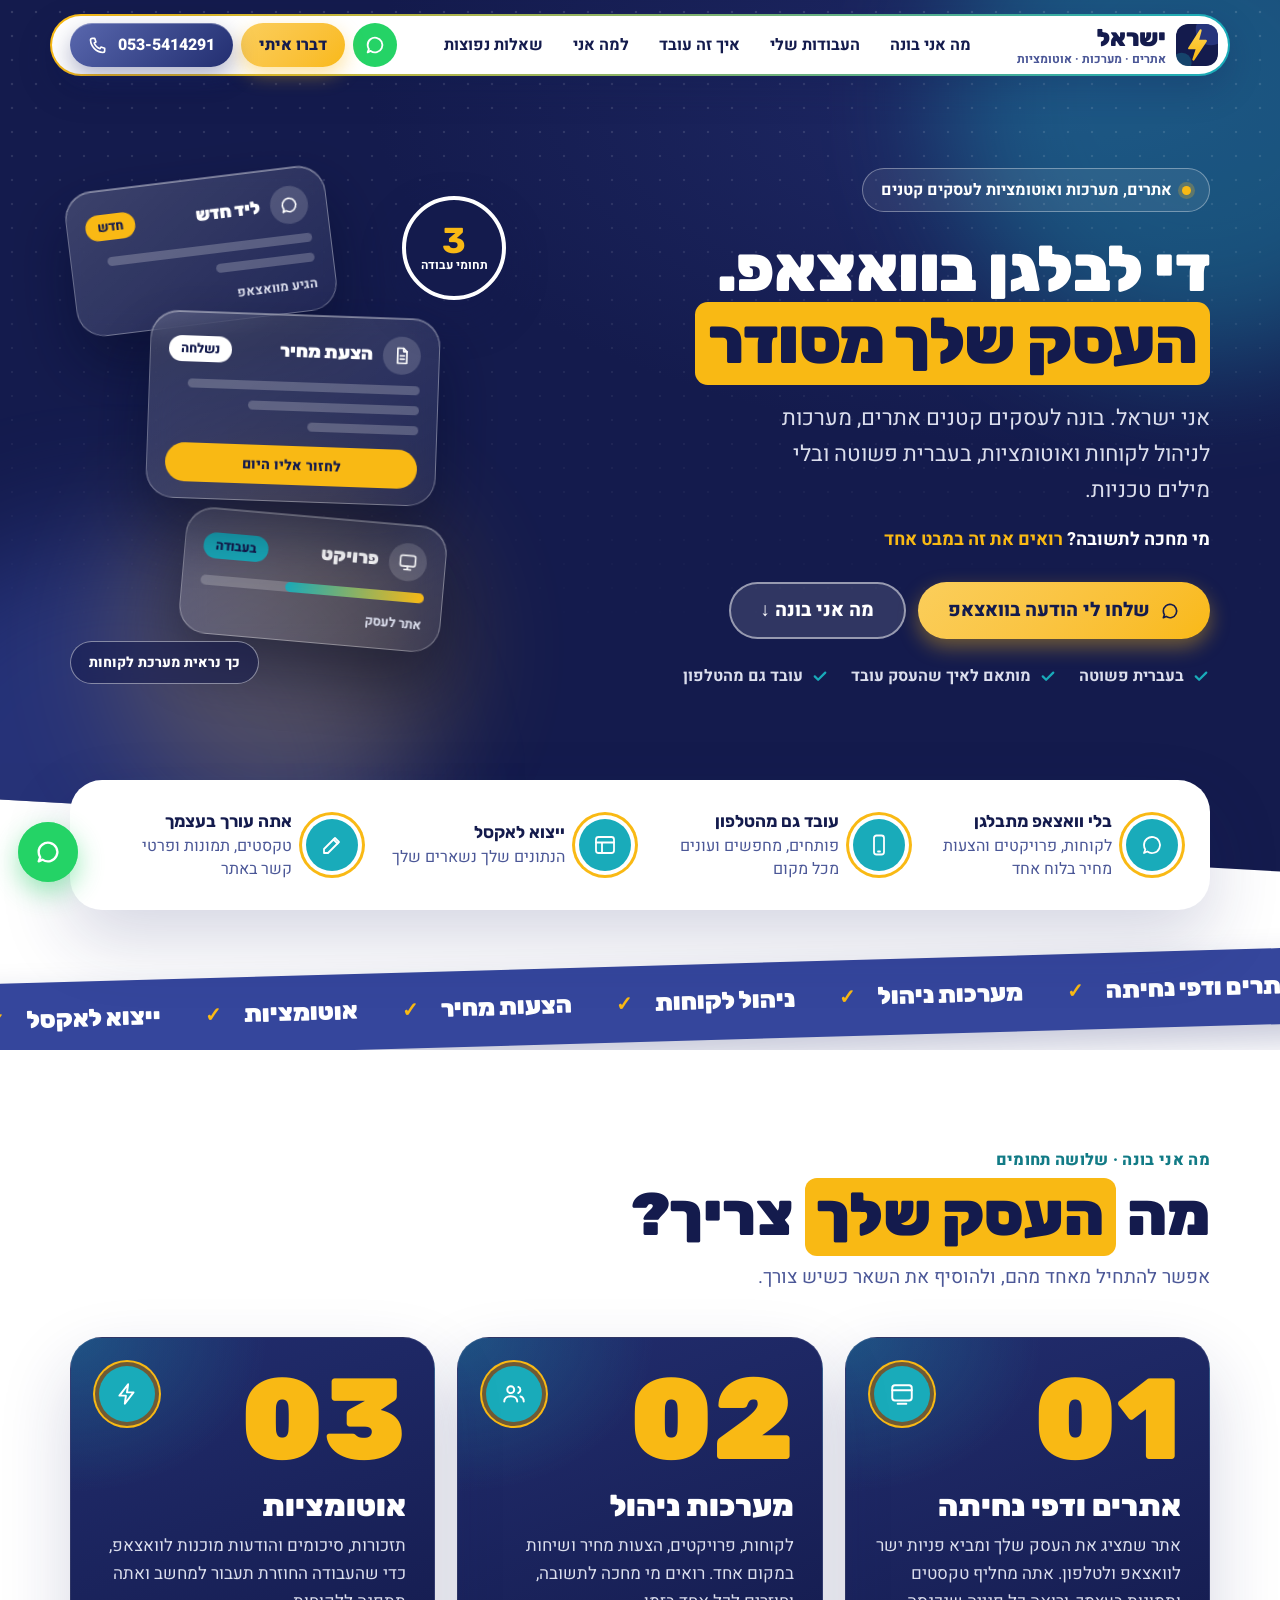
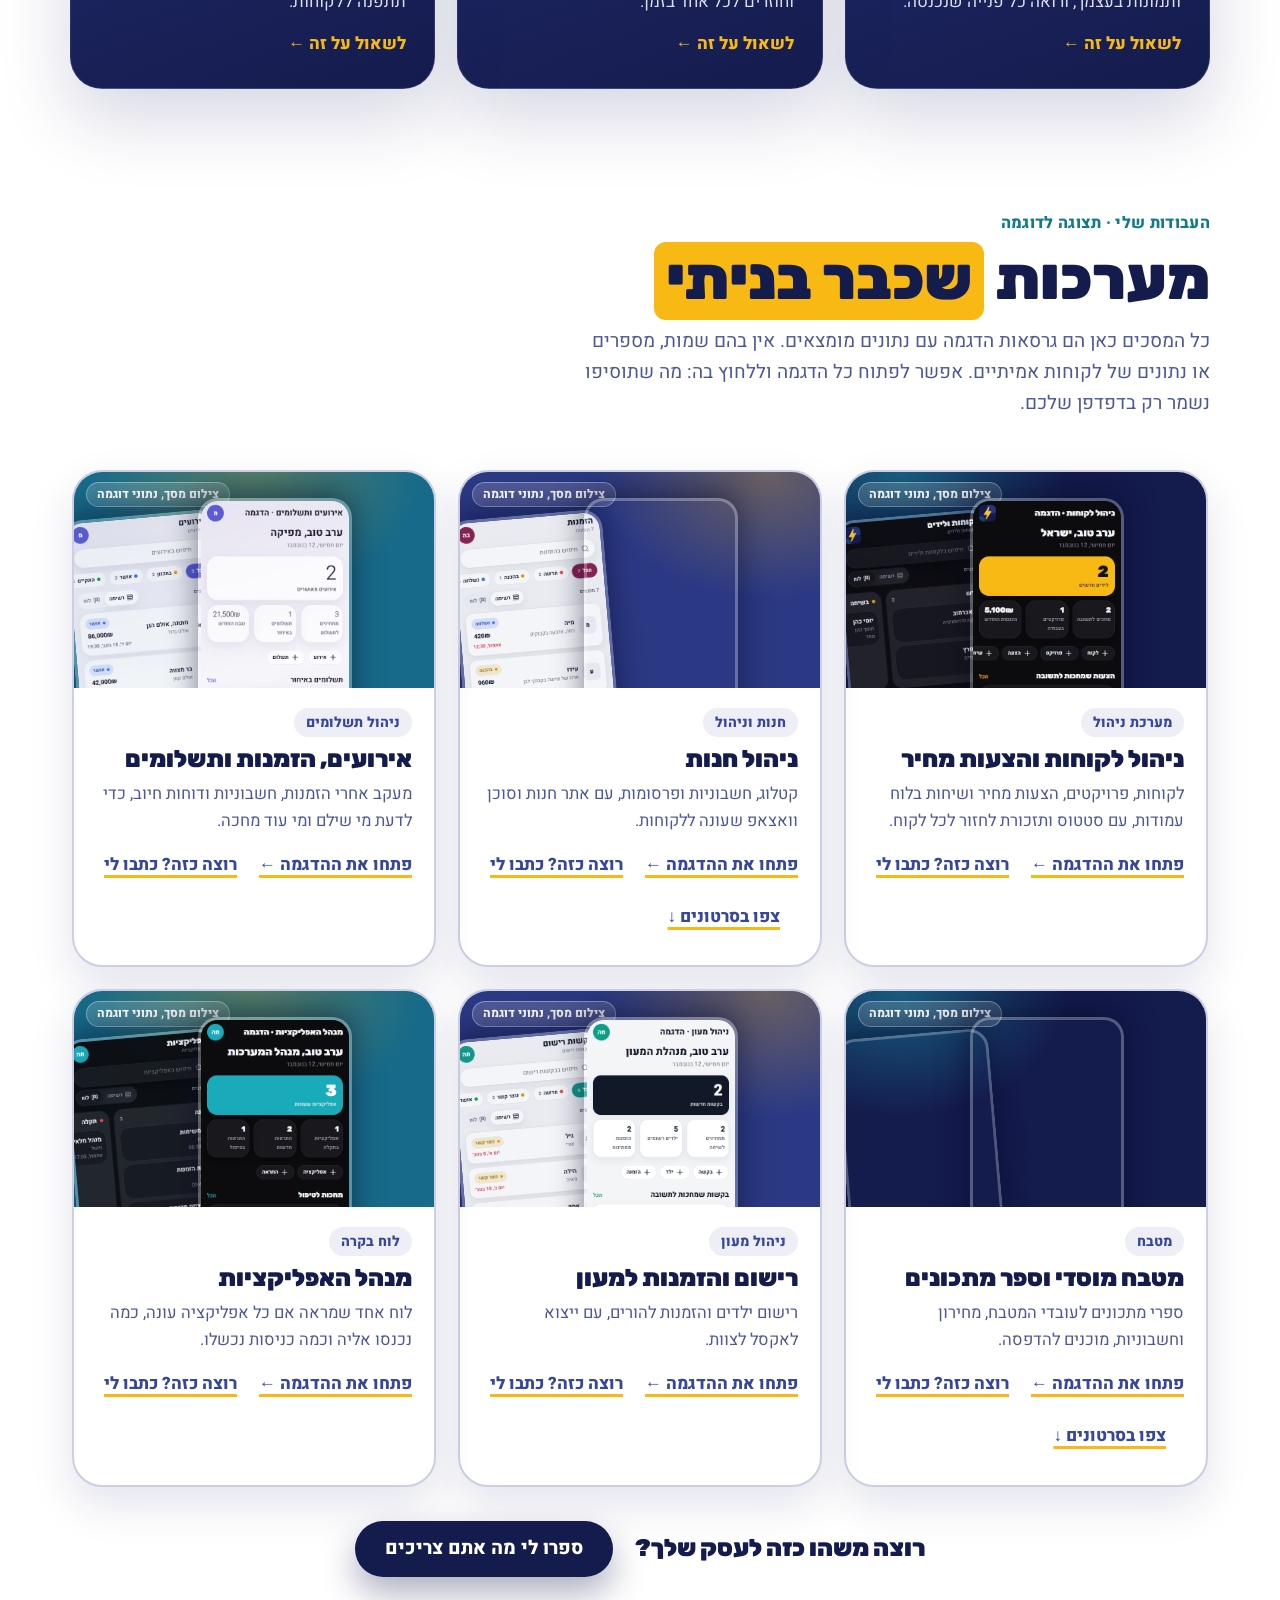
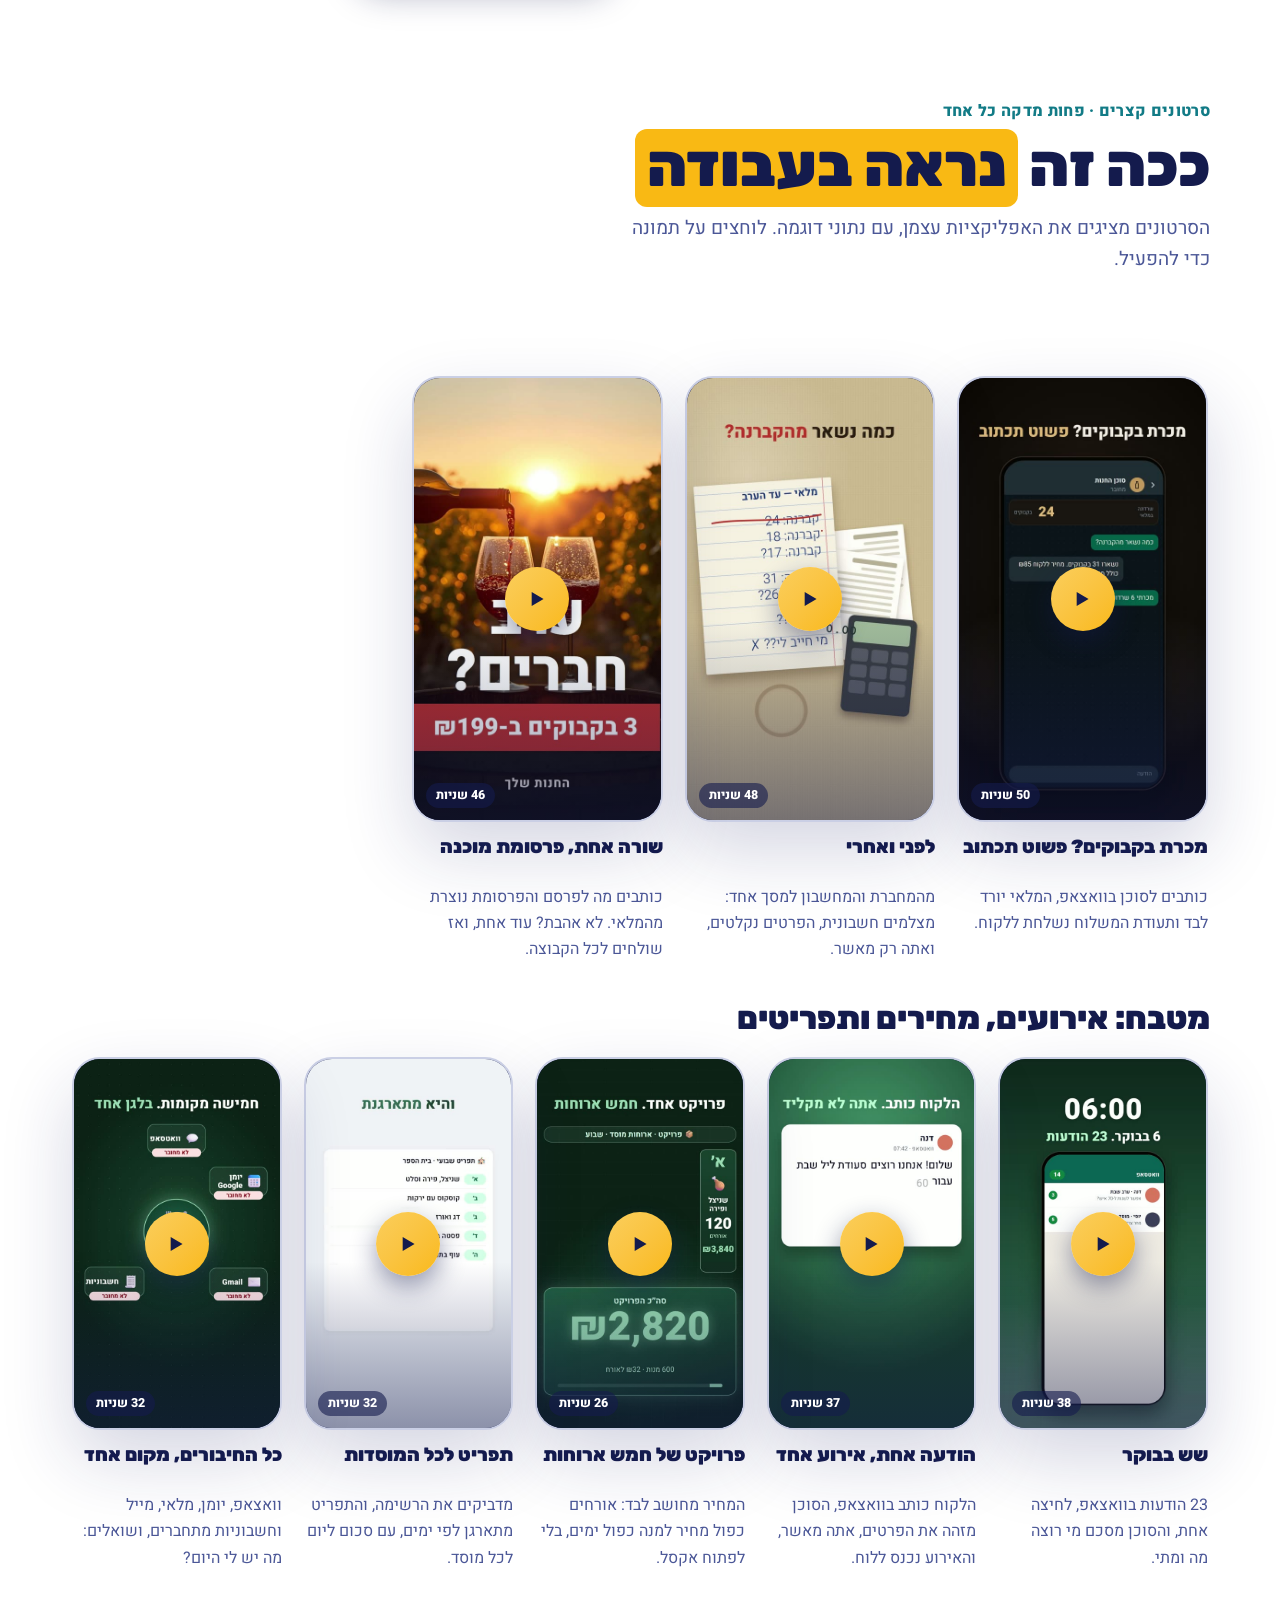
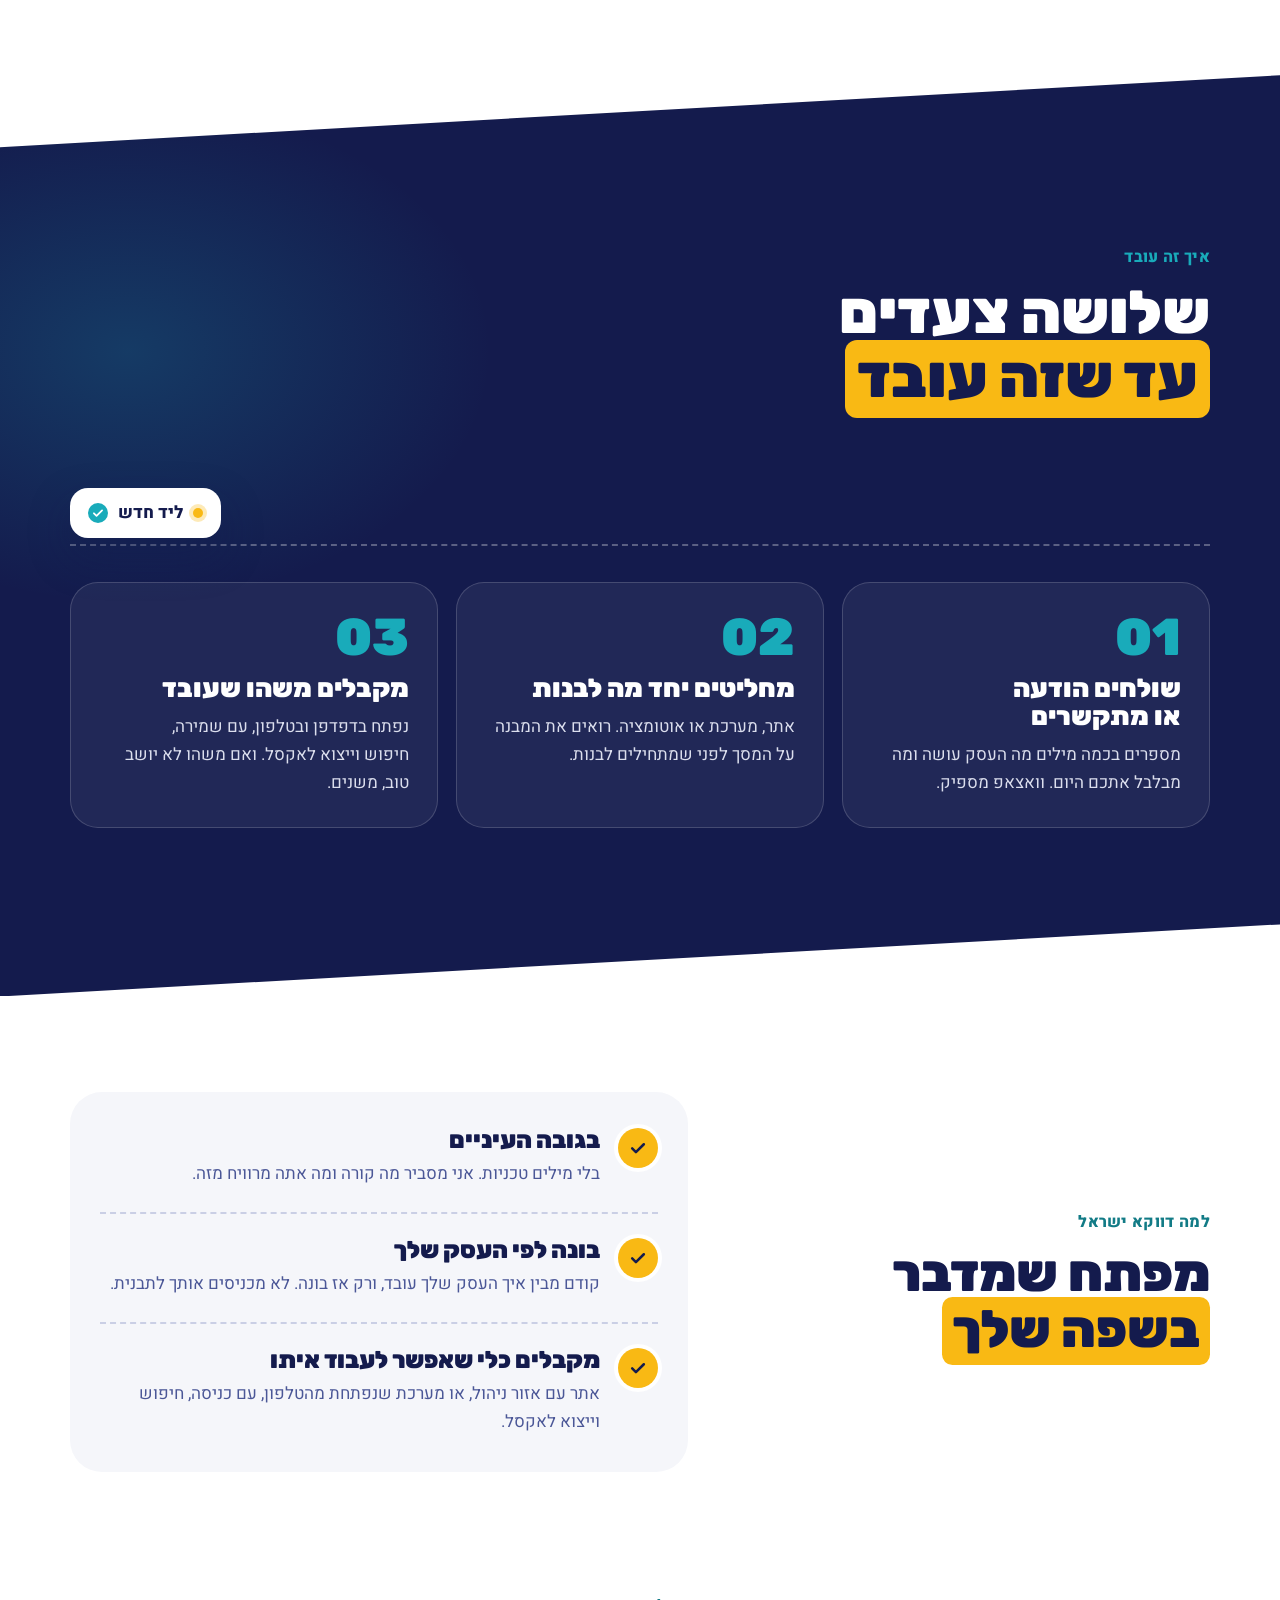
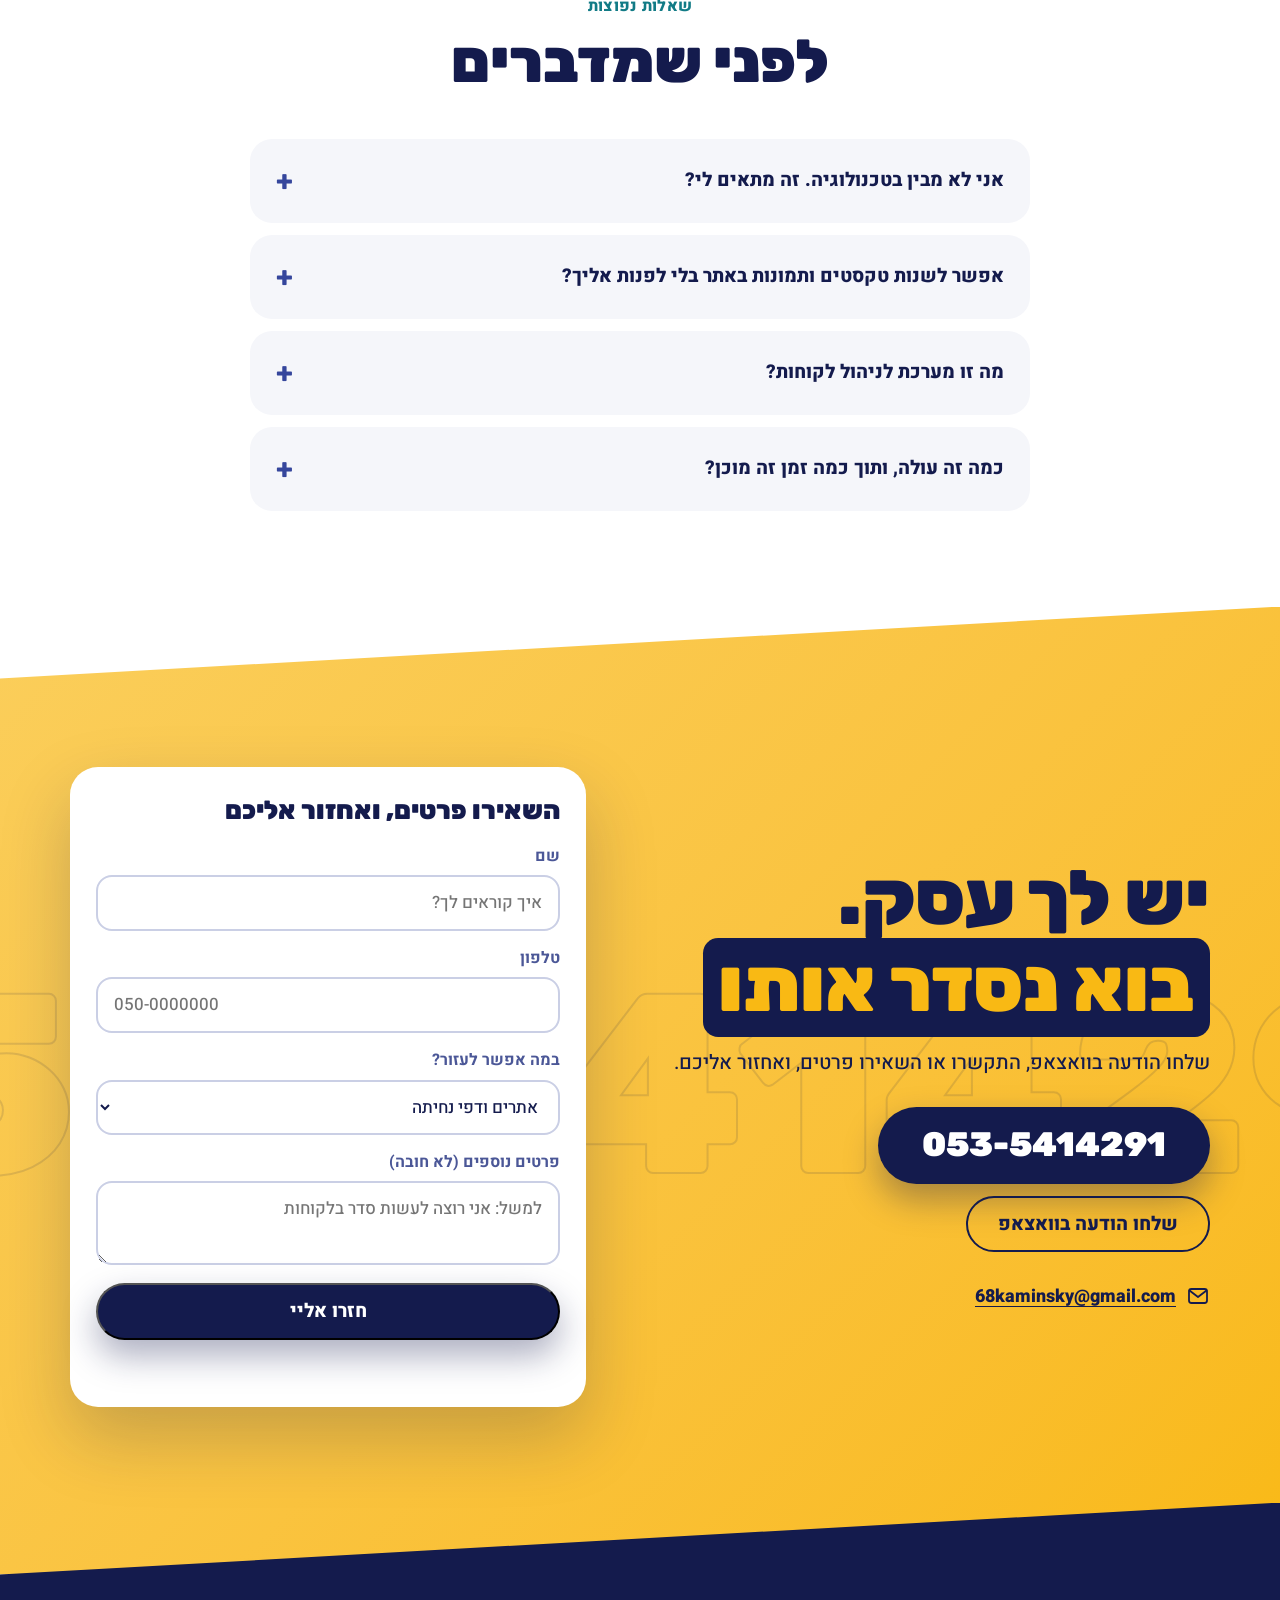
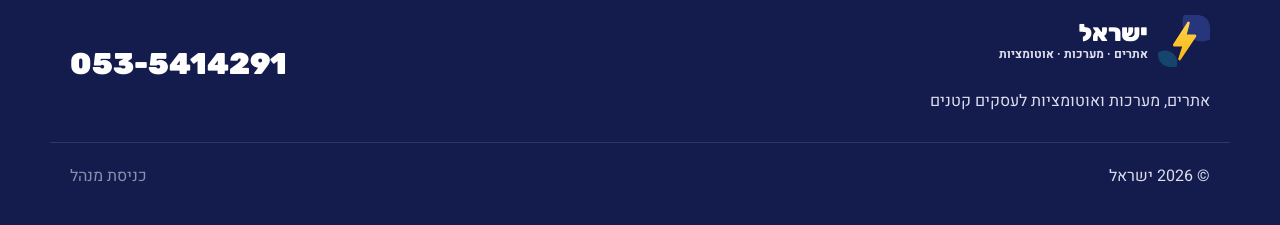
==== commit 5dc912c6: "שורת מחיר "החל מ..." לכל שירות, נערכת מאזור הניהול השורה מוסתרת כל עוד היא ריקה, ומופיעה אחרי שממלאי" ====
--- a/index.html
+++ b/index.html
@@ -172,6 +172,7 @@
             <span class="service__icon"><svg viewBox="0 0 24 24" fill="none" stroke="currentColor" stroke-width="1.8" stroke-linecap="round" stroke-linejoin="round" aria-hidden="true"><rect x="3" y="4" width="18" height="14" rx="2.5"/><path d="M3 8.5h18M8 21h8"/></svg></span>
             <h3 data-edit="s1.name" data-label="שירות 1, שם">אתרים ודפי נחיתה</h3>
             <p data-edit="s1.desc" data-label="שירות 1, תיאור" data-type="long">אתר שמציג את העסק שלך ומביא פניות ישר לוואצאפ ולטלפון. אתה מחליף טקסטים ותמונות בעצמך, ורואה כל פנייה שנכנסה.</p>
+            <p class="service__price" data-edit="s1.price" data-label="שירות 1, מחיר (למשל: החל מ-2,500 ₪). אם ריק, המחיר לא מוצג באתר"></p>
             <a class="service__link" href="#contact" data-edit="services.link" data-label="קישור בכל כרטיס">לשאול על זה ←</a>
           </article>
           <article class="service rv">
@@ -179,6 +180,7 @@
             <span class="service__icon"><svg viewBox="0 0 24 24" fill="none" stroke="currentColor" stroke-width="1.8" stroke-linecap="round" stroke-linejoin="round" aria-hidden="true"><circle cx="9" cy="8" r="3.2"/><path d="M3 19c0-3.2 2.7-5 6-5s6 1.8 6 5M16 5.5a3 3 0 0 1 0 5.6M18 14.3c1.8.6 3 2 3 4.7"/></svg></span>
             <h3 data-edit="s2.name" data-label="שירות 2, שם">מערכות ניהול</h3>
             <p data-edit="s2.desc" data-label="שירות 2, תיאור" data-type="long">לקוחות, פרויקטים, הצעות מחיר ושיחות במקום אחד. רואים מי מחכה לתשובה, וחוזרים לכל אחד בזמן.</p>
+            <p class="service__price" data-edit="s2.price" data-label="שירות 2, מחיר (למשל: החל מ-2,500 ₪). אם ריק, המחיר לא מוצג באתר"></p>
             <a class="service__link" href="#contact" data-edit="services.link">לשאול על זה ←</a>
           </article>
           <article class="service rv">
@@ -186,6 +188,7 @@
             <span class="service__icon"><svg viewBox="0 0 24 24" fill="none" stroke="currentColor" stroke-width="1.8" stroke-linecap="round" stroke-linejoin="round" aria-hidden="true"><path d="M13 3L5 13.5h6L10 21l8-10.5h-6z"/></svg></span>
             <h3 data-edit="s3.name" data-label="שירות 3, שם">אוטומציות</h3>
             <p data-edit="s3.desc" data-label="שירות 3, תיאור" data-type="long">תזכורות, סיכומים והודעות מוכנות לוואצאפ, כדי שהעבודה החוזרת תעבור למחשב ואתה תתפנה ללקוחות.</p>
+            <p class="service__price" data-edit="s3.price" data-label="שירות 3, מחיר (למשל: החל מ-2,500 ₪). אם ריק, המחיר לא מוצג באתר"></p>
             <a class="service__link" href="#contact" data-edit="services.link">לשאול על זה ←</a>
           </article>
         </div>
--- a/style.css
+++ b/style.css
@@ -247,6 +247,8 @@
 .service__icon svg { width: 26px; height: 26px; }
 .service h3 { font-size: 30px; color: #fff; }
 .service p { margin-top: 10px; font-size: 17px; color: var(--on-dark); }
+.service .service__price { margin-top: 14px; font-family: var(--font-head); font-size: 20px; font-weight: 800; color: var(--yellow); }
+.service .service__price:empty { display: none; }
 .service__link { display: inline-flex; align-items: center; align-self: flex-start; min-height: 44px; margin-top: auto; padding-top: 12px; font-weight: 800; color: var(--yellow); }
 .service__link:hover { color: var(--yellow-l); }
 
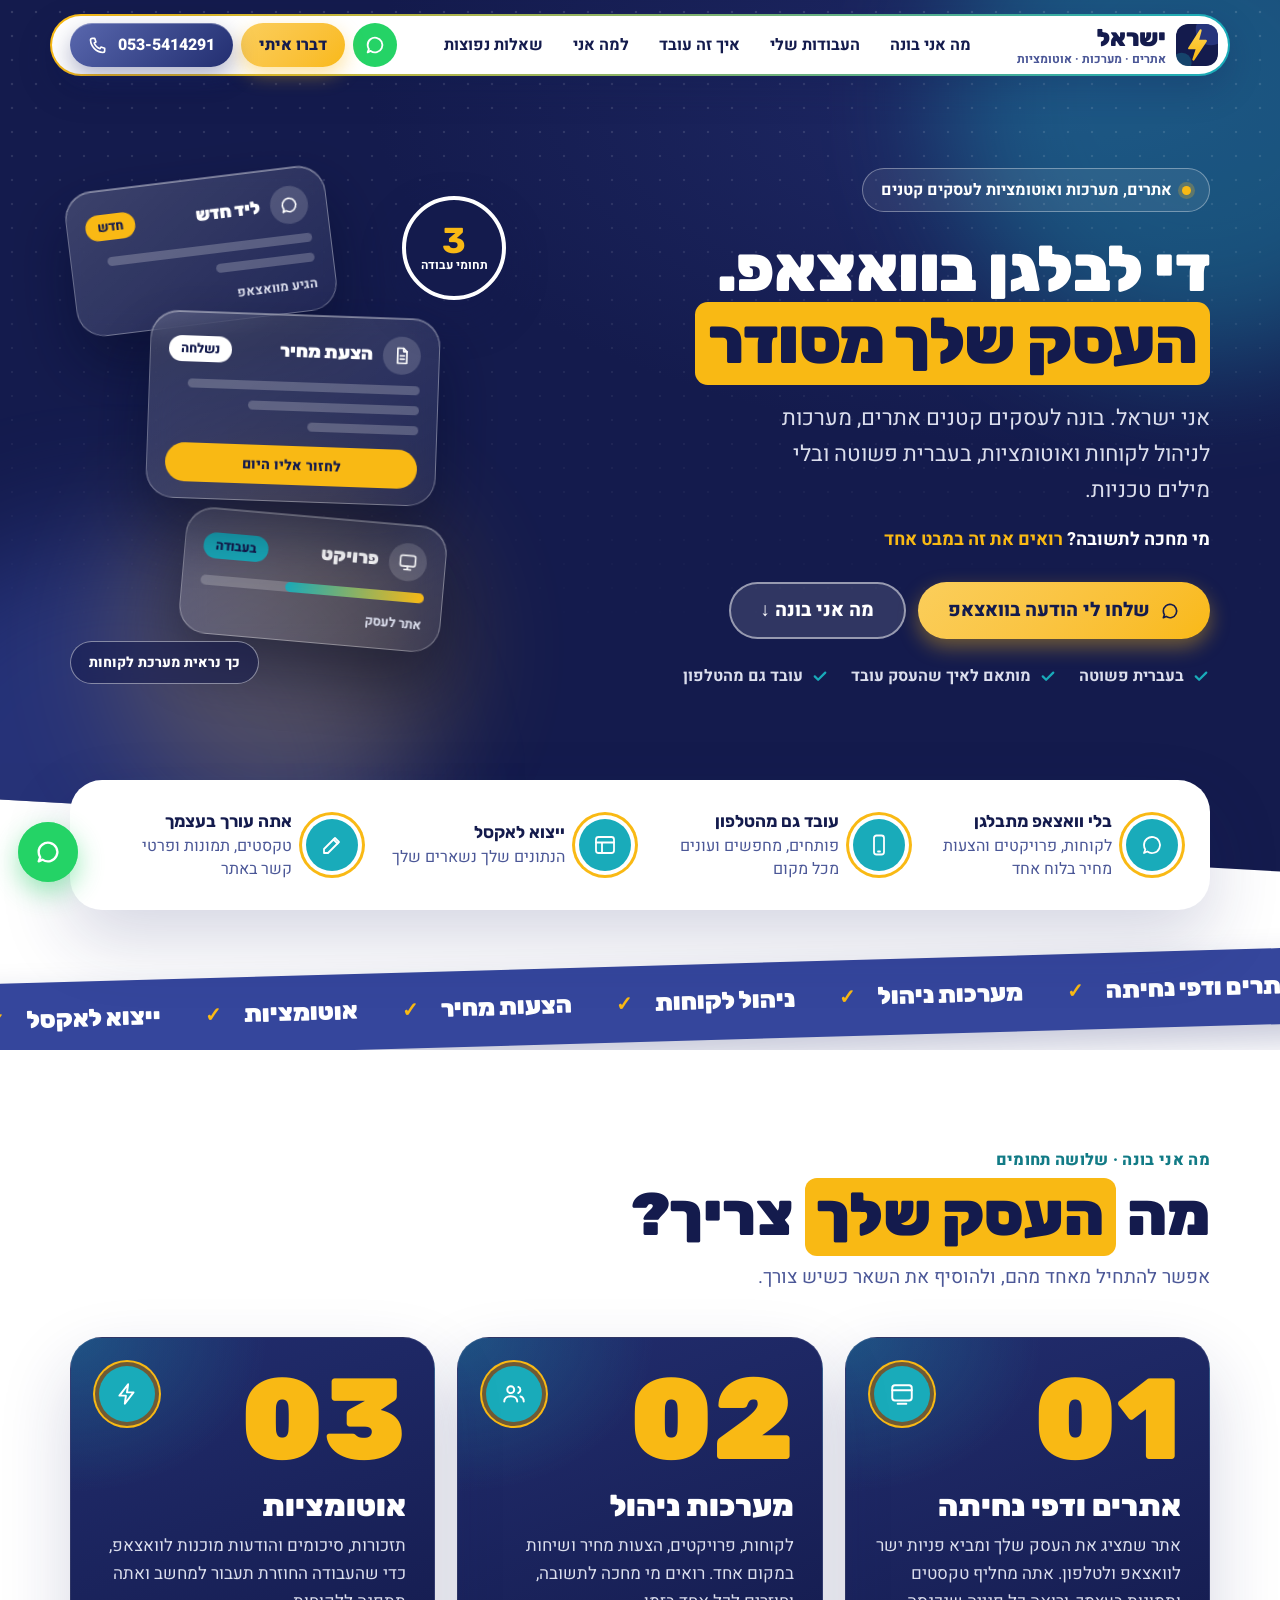
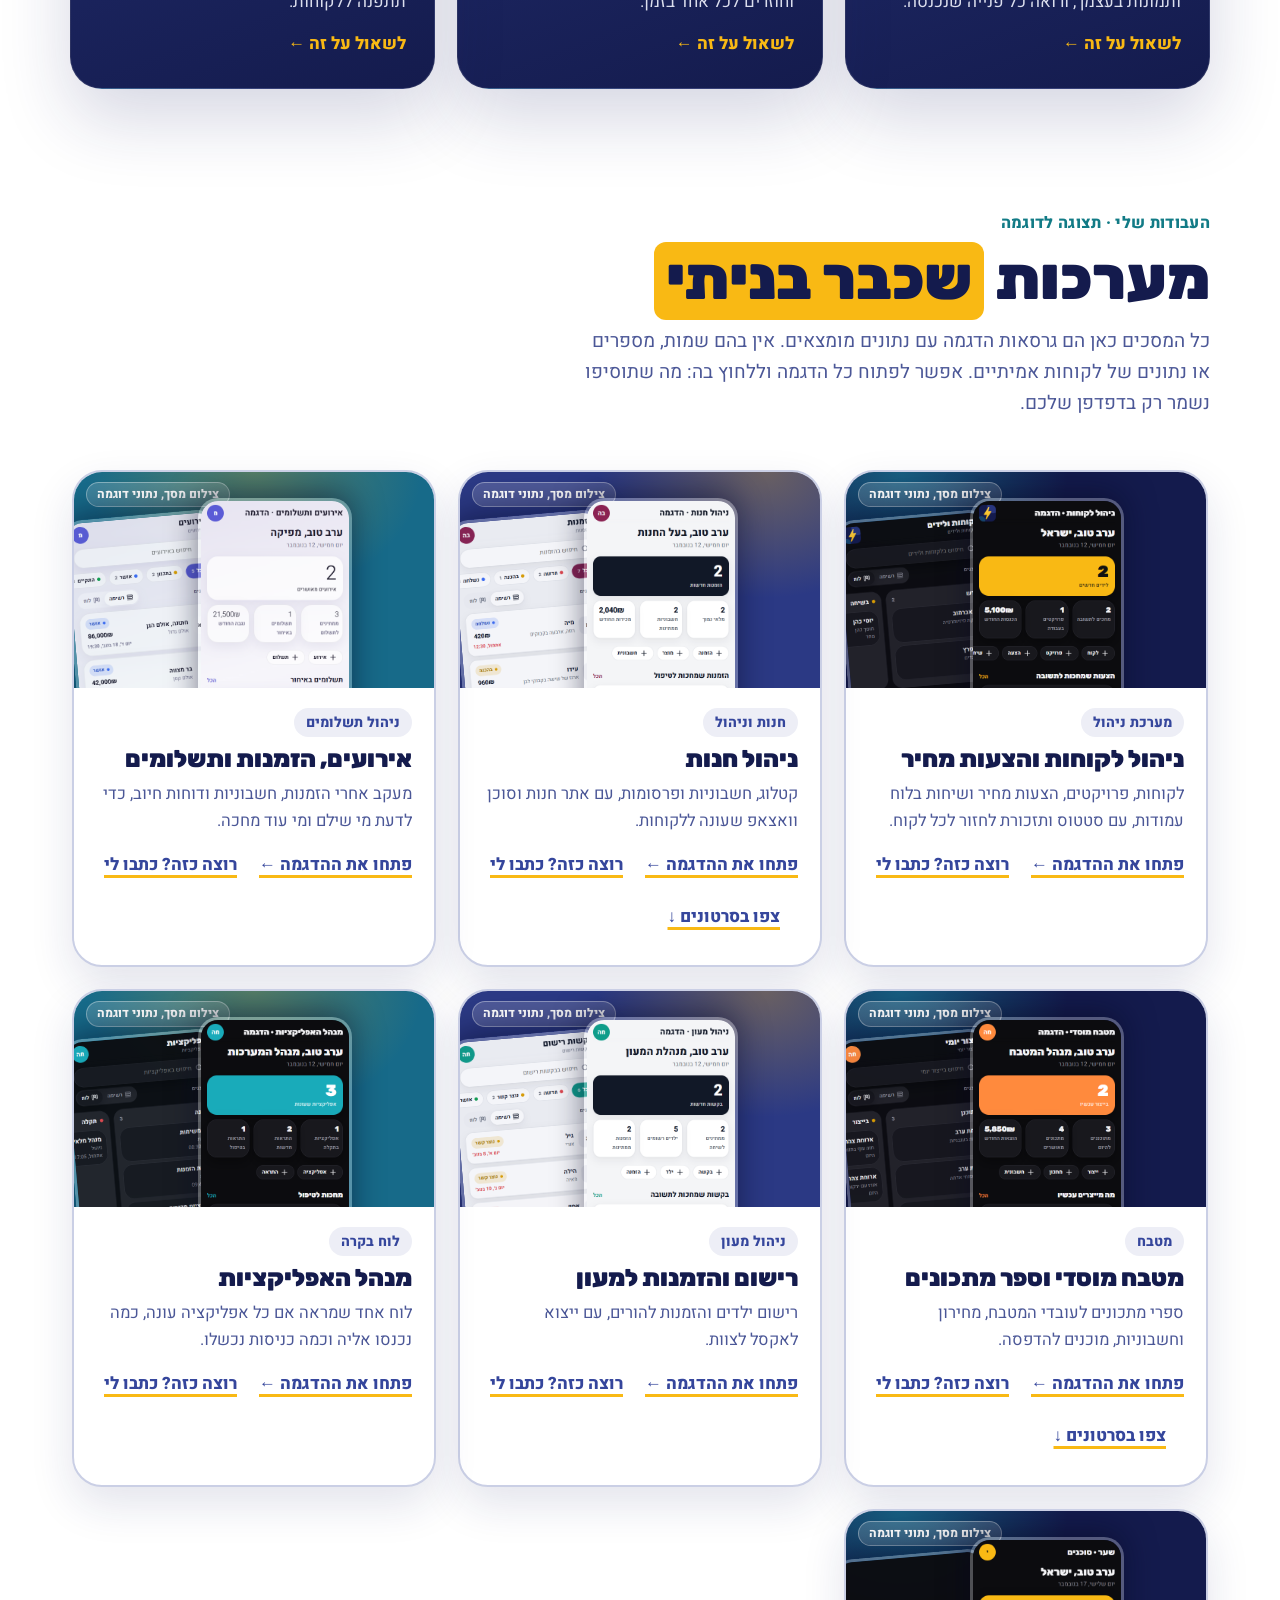
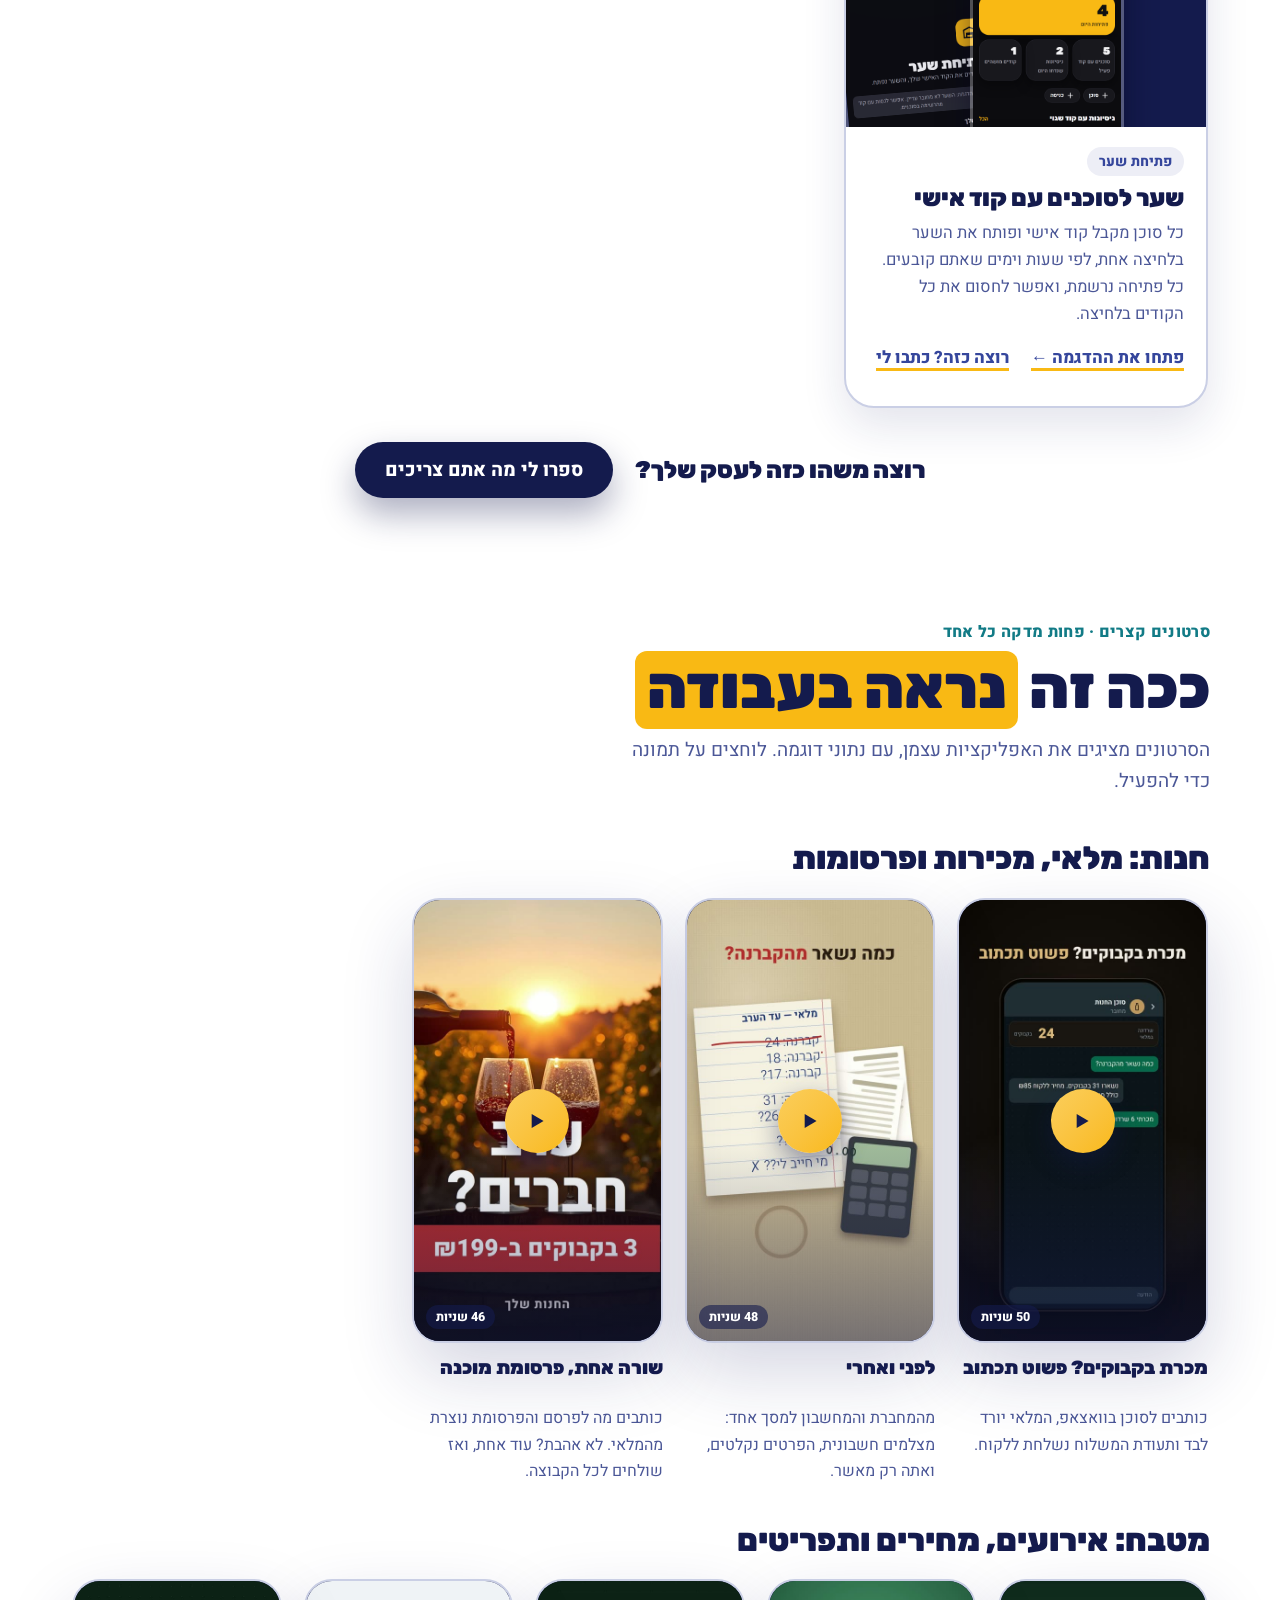
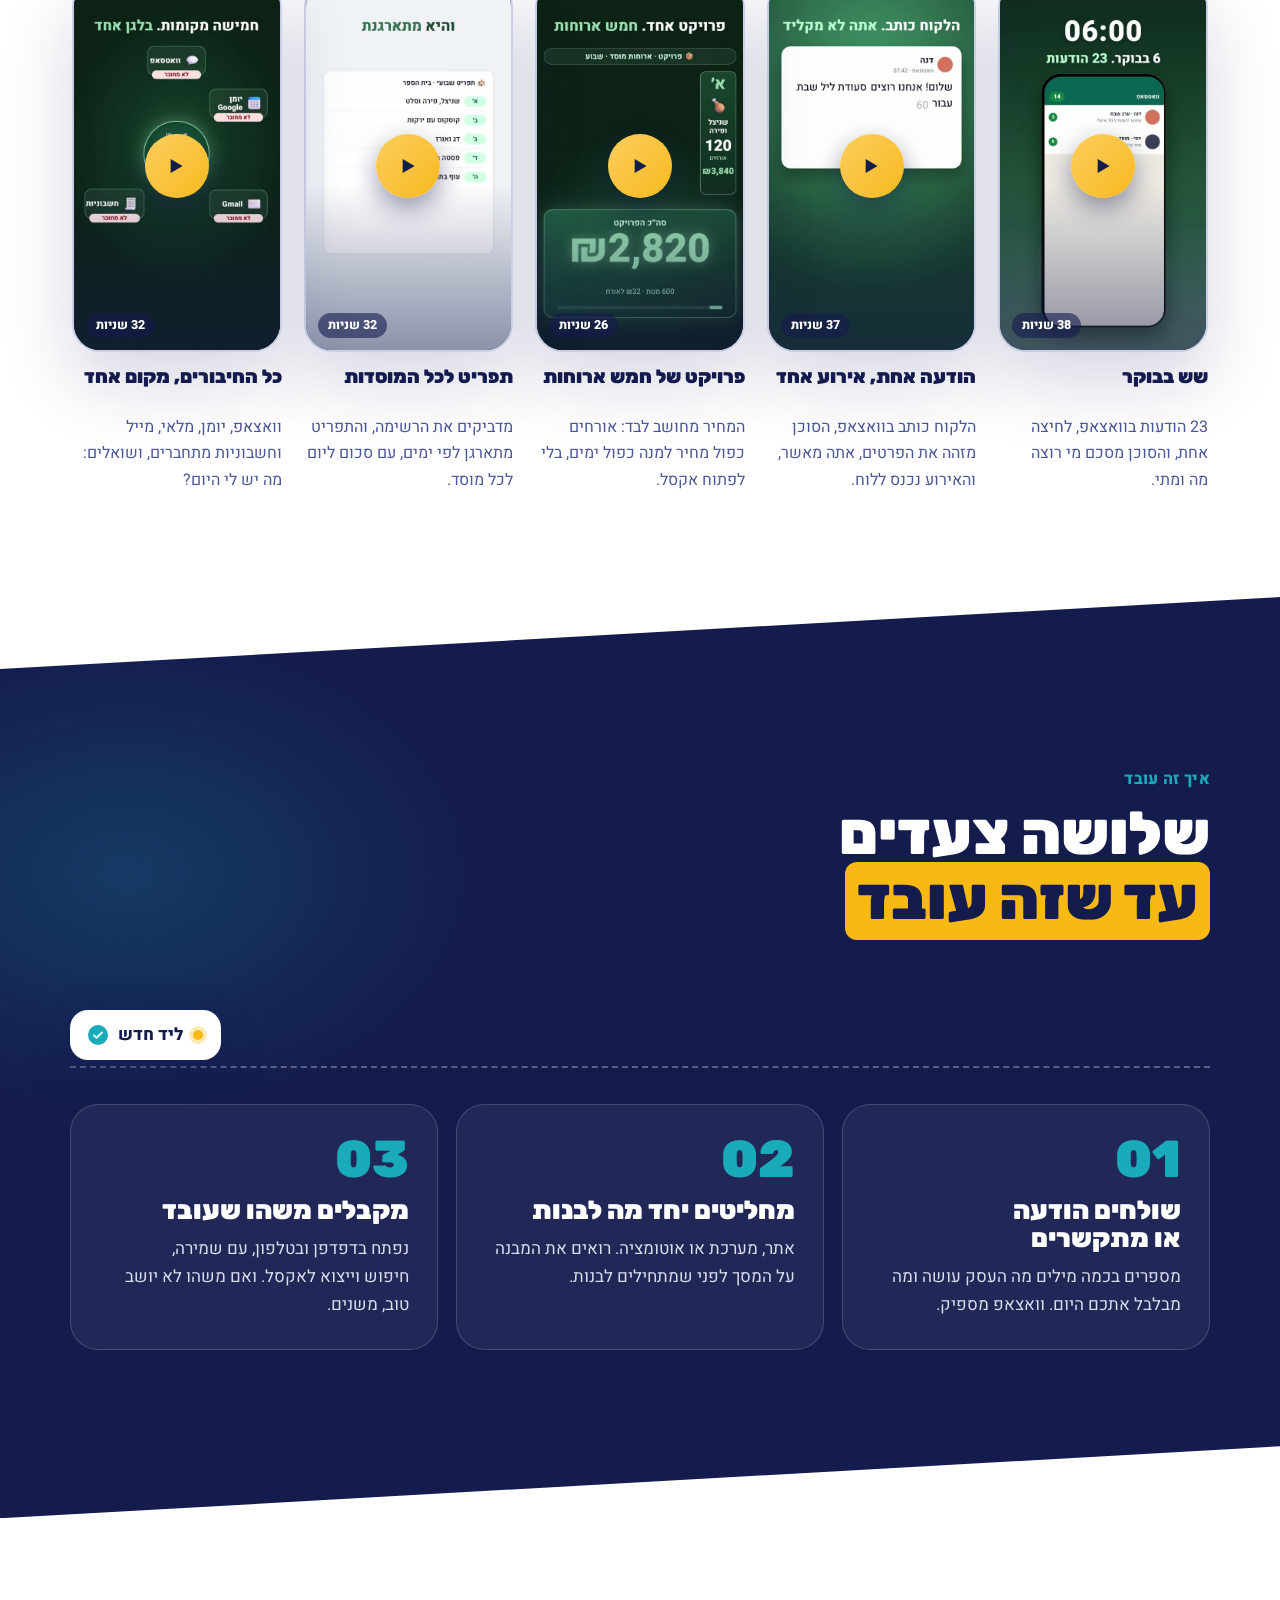
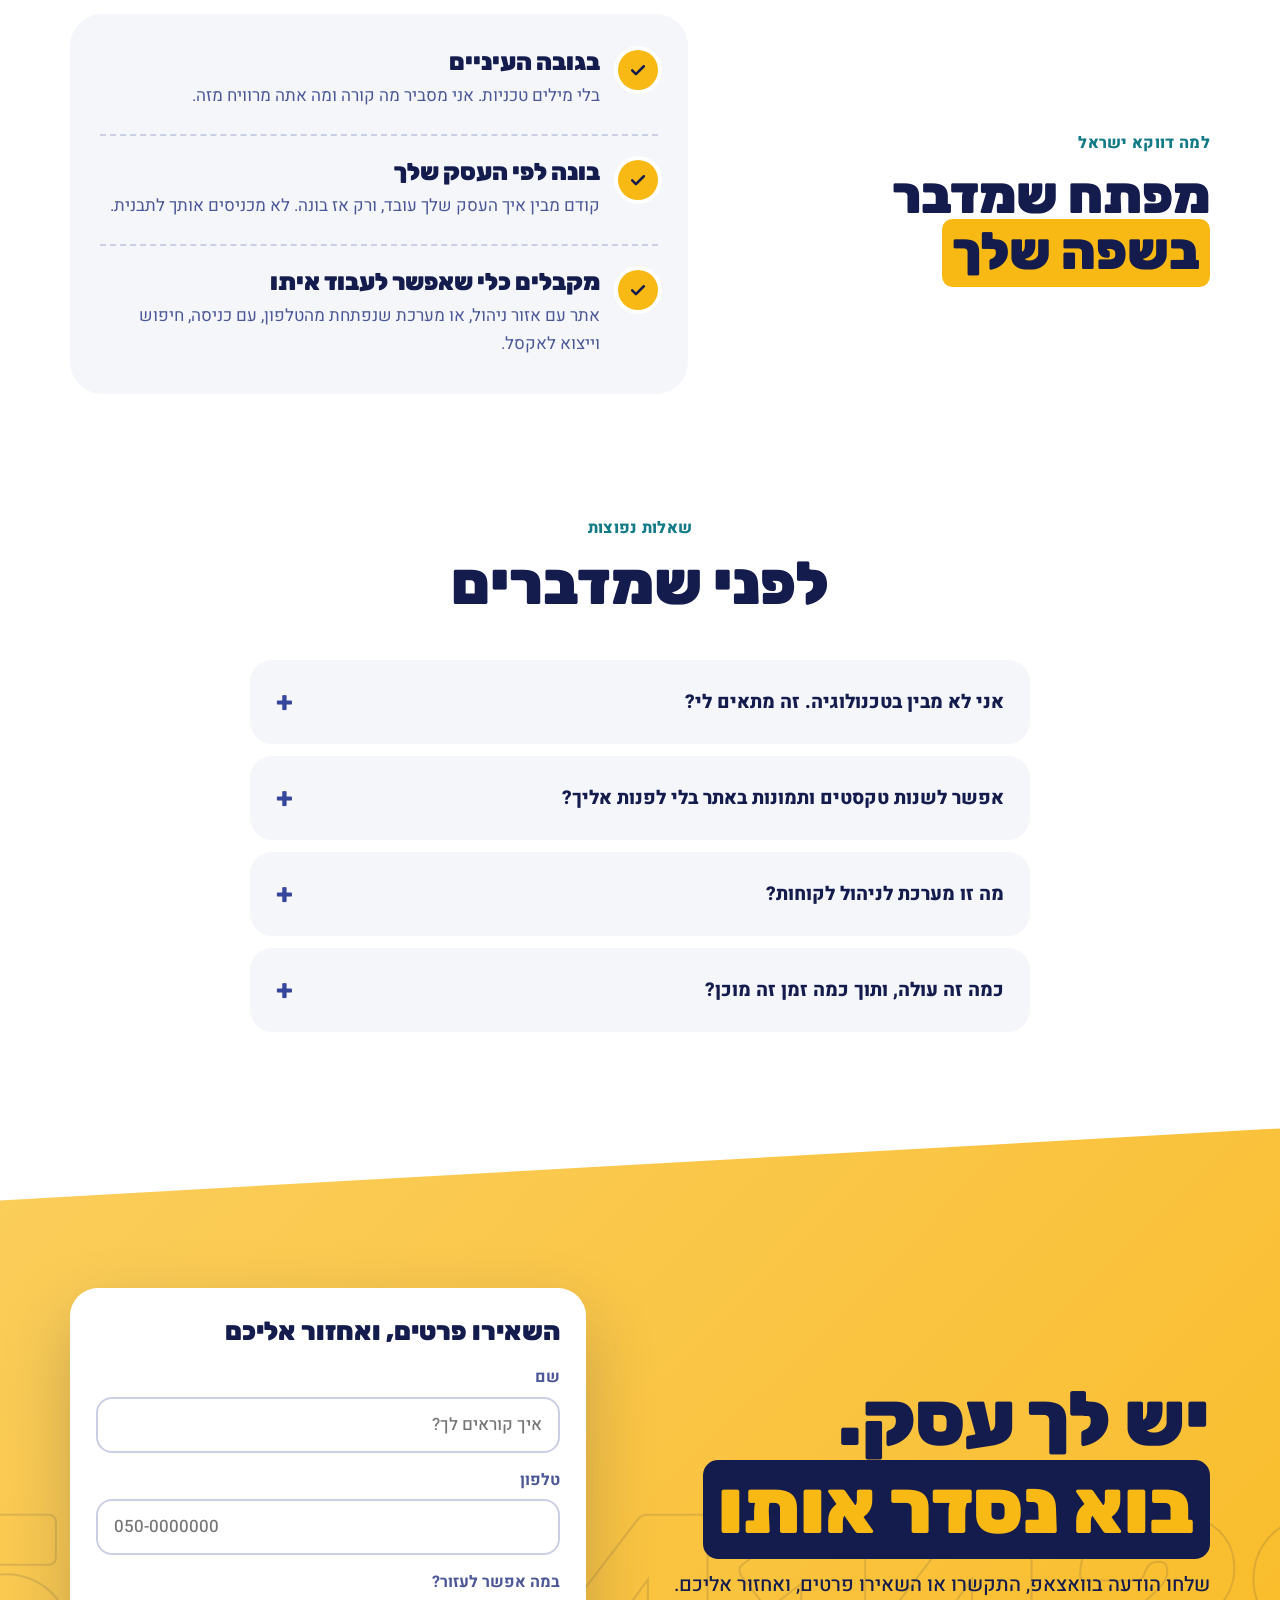
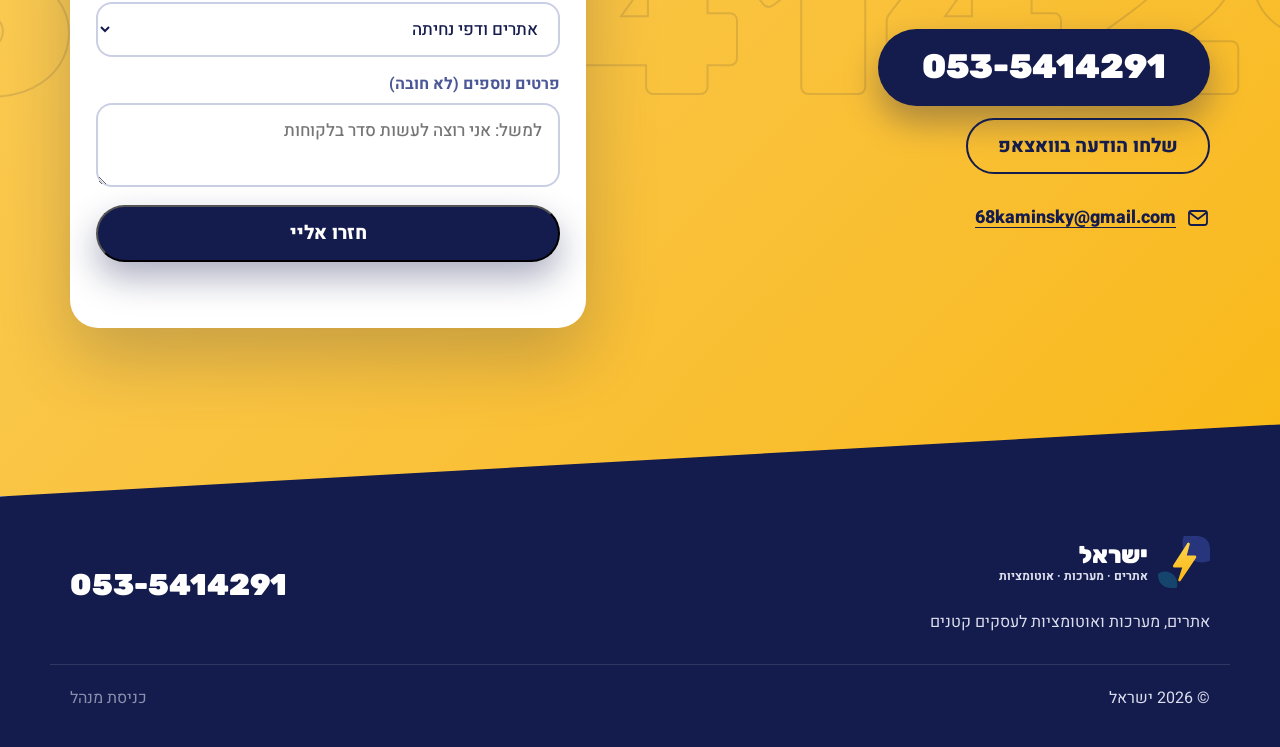
==== commit 9eac24af: "עבודה חדשה: שער לסוכנים עם קוד אישי, עם הדגמה וצילומי מסך" ====
--- a/index.html
+++ b/index.html
@@ -316,6 +316,24 @@
             </div>
           </article>
 
+          <!-- 7. שער לסוכנים -->
+          <article class="work rv">
+            <div class="mock mock--ink">
+              <div class="shots">
+                <img class="shot shot--b" src="assets/works/gate-open.png" alt="מסך הכניסה של הסוכן להקלדת הקוד האישי, עם נתוני דוגמה" width="390" height="780" loading="lazy" decoding="async">
+                <img class="shot shot--a" src="assets/works/gate-home.png" alt="מסך הבית של בעל העסק במערכת השער לסוכנים, עם נתוני דוגמה" width="390" height="780" loading="lazy" decoding="async">
+              </div>
+              <span class="mock__tag">צילום מסך, נתוני דוגמה</span>
+            </div>
+            <div class="work__body">
+              <span class="work__kind" data-edit="works.7.kind" data-label="עבודה 7, סוג">פתיחת שער</span>
+              <h3 data-edit="works.7.title" data-label="עבודה 7, שם">שער לסוכנים עם קוד אישי</h3>
+              <p data-edit="works.7.text" data-label="עבודה 7, תיאור" data-type="long">כל סוכן מקבל קוד אישי ופותח את השער בלחיצה אחת, לפי שעות וימים שאתם קובעים. כל פתיחה נרשמת, ואפשר לחסום את כל הקודים בלחיצה.</p>
+              <a class="work__demo" href="demos/gate/index.html" target="_blank" rel="noopener" aria-label="פתחו הדגמה של שער לסוכנים, נפתח בלשונית חדשה"><span data-edit="works.demo_link" data-label="קישור להדגמה, בכל כרטיס">פתחו את ההדגמה ←</span></a>
+              <a class="work__demo work__demo--wa" data-edit-wa href="https://wa.me/972535414291" target="_blank" rel="noopener"><span data-edit="works.ask_link" data-label="קישור וואצאפ, בכל כרטיס">רוצה כזה? כתבו לי</span></a>
+            </div>
+          </article>
+
         </div>
 
         <p class="works__hint" aria-hidden="true"><span data-edit="works.hint" data-label="רמז לגלילה בטלפון">החליקו הצידה לעוד עבודות</span> ←</p>
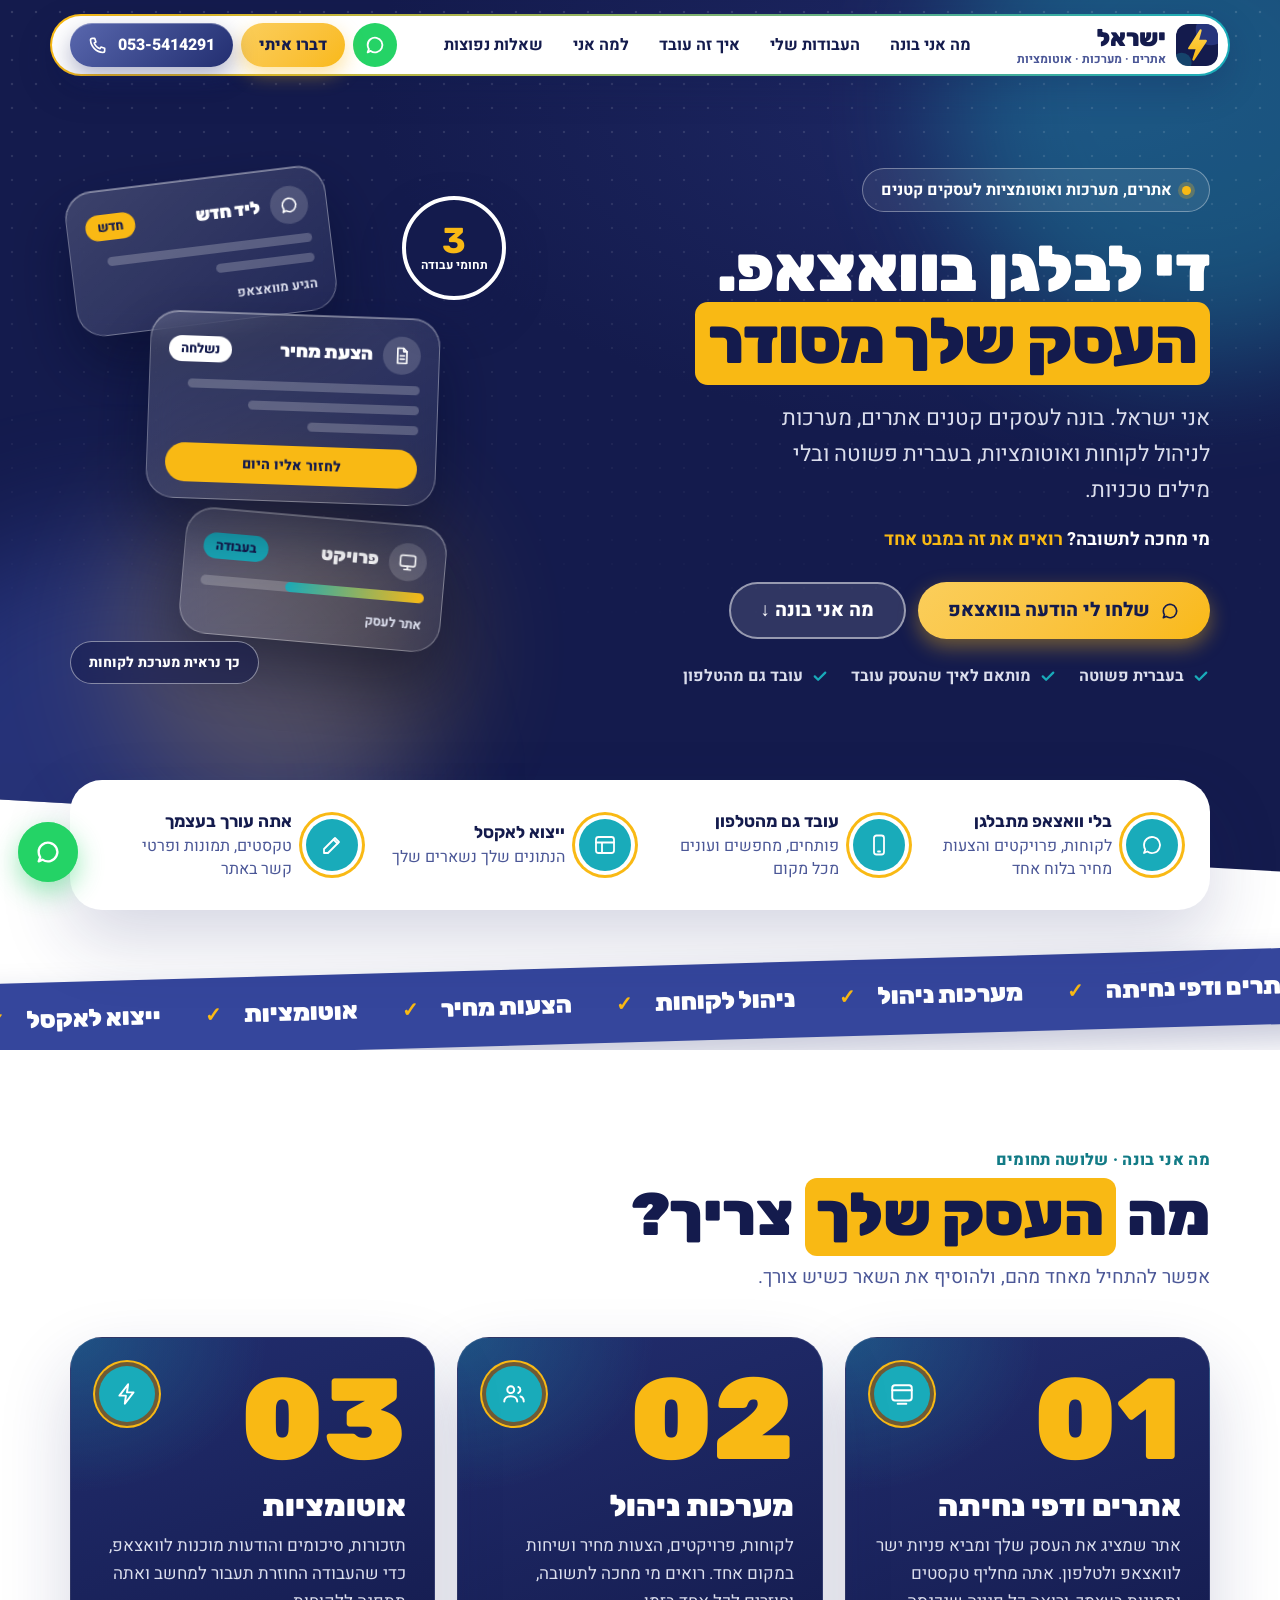
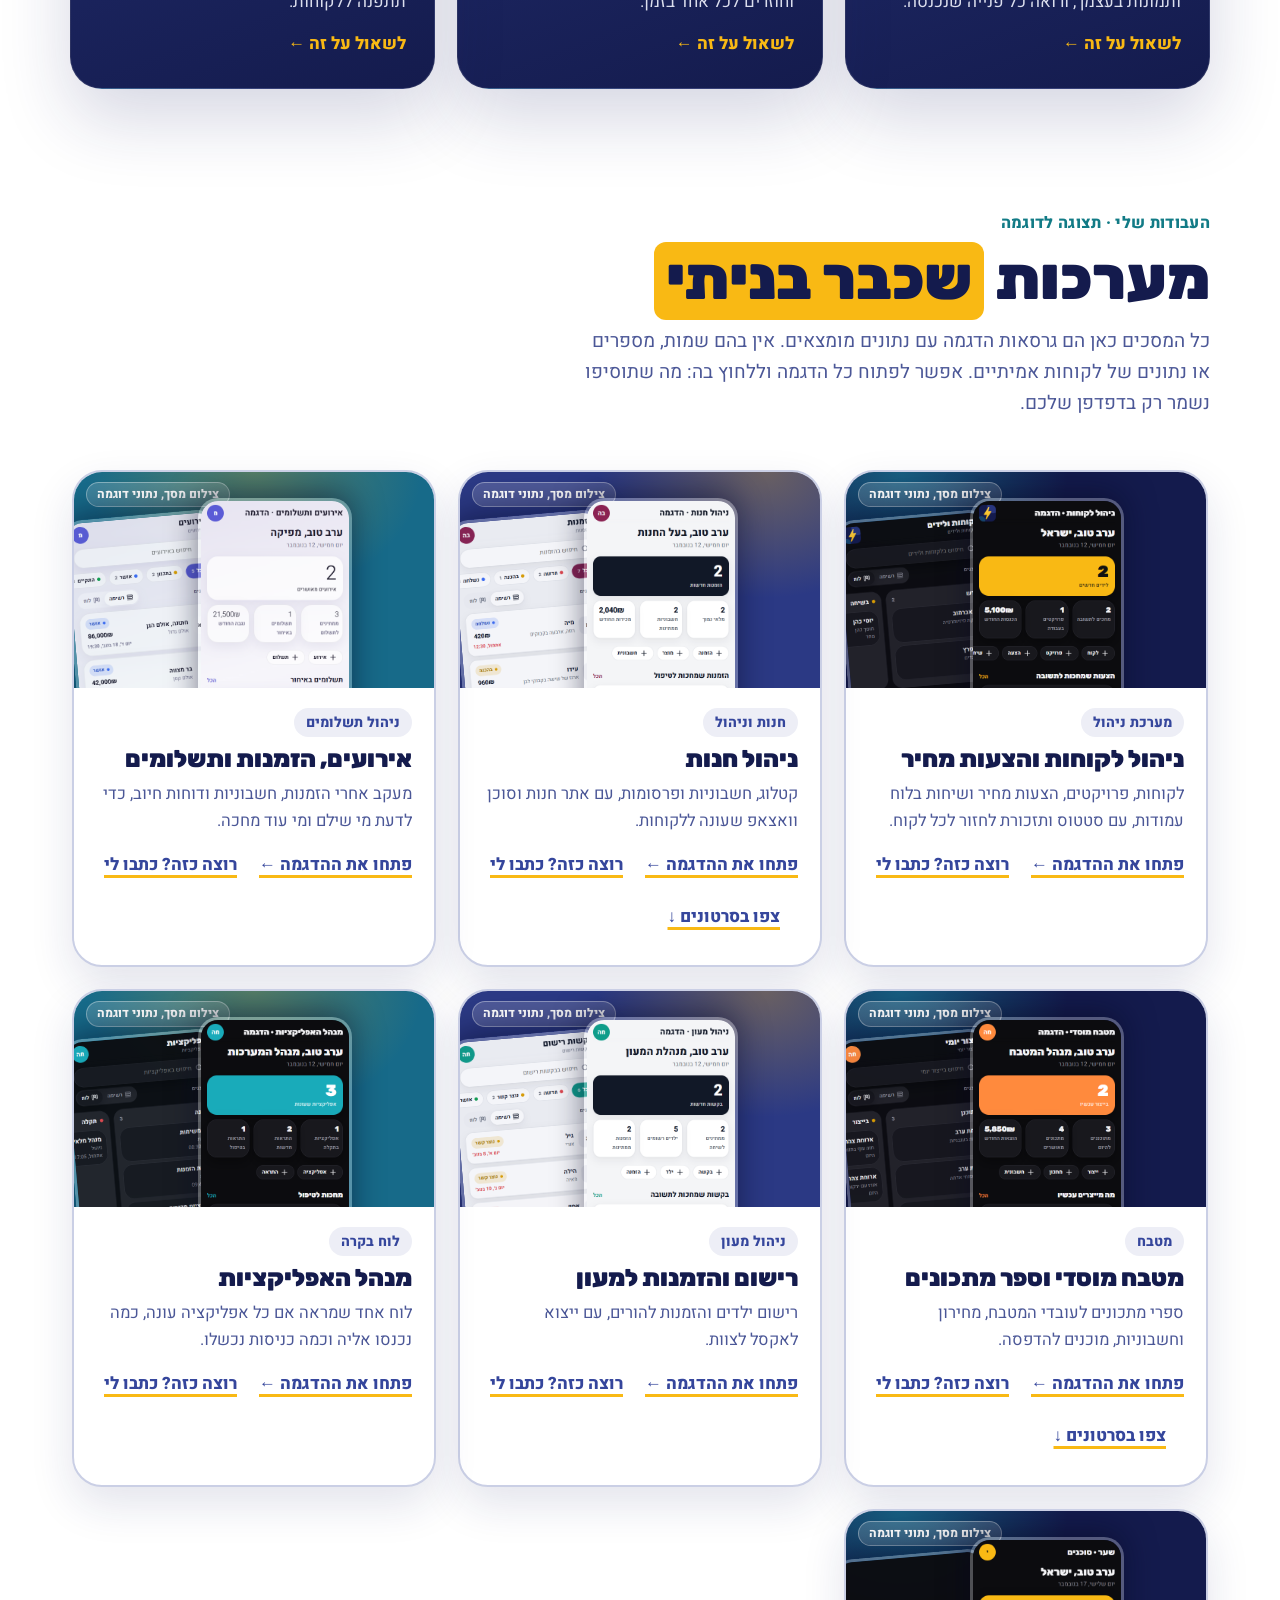
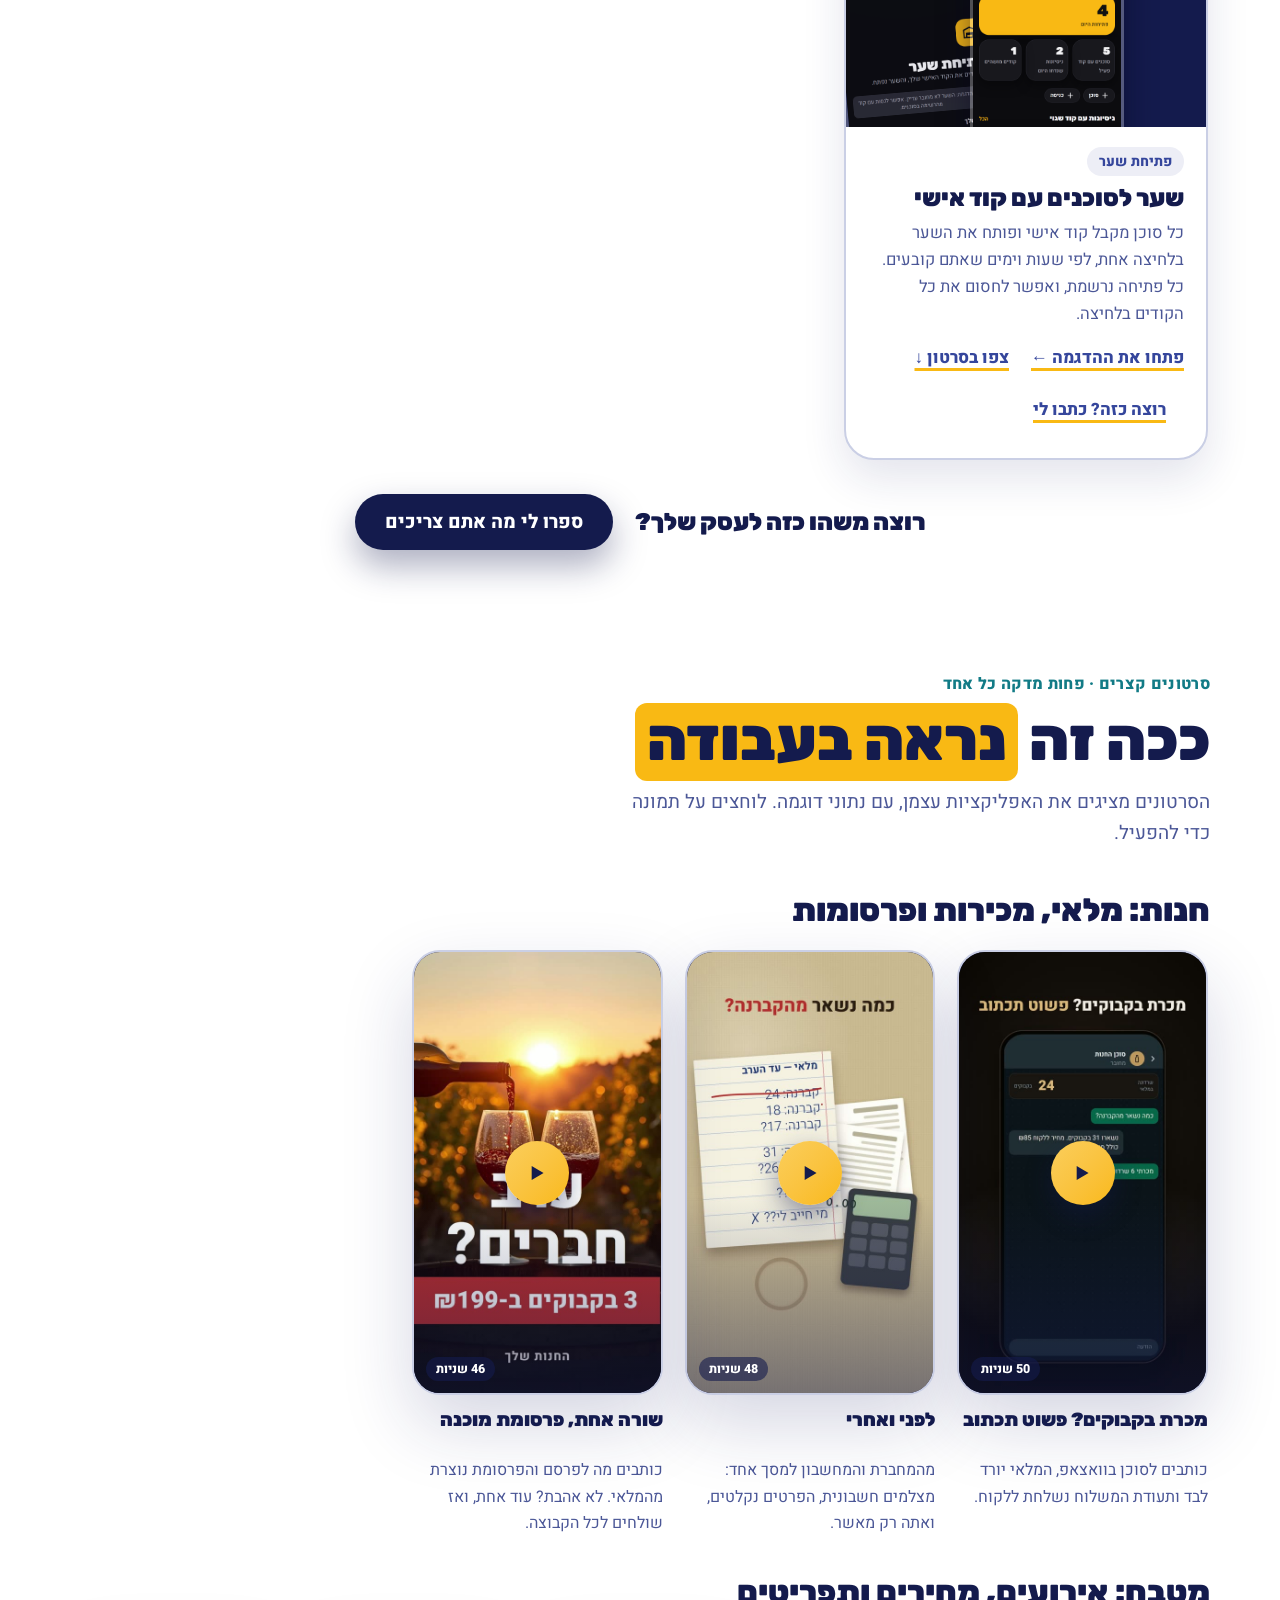
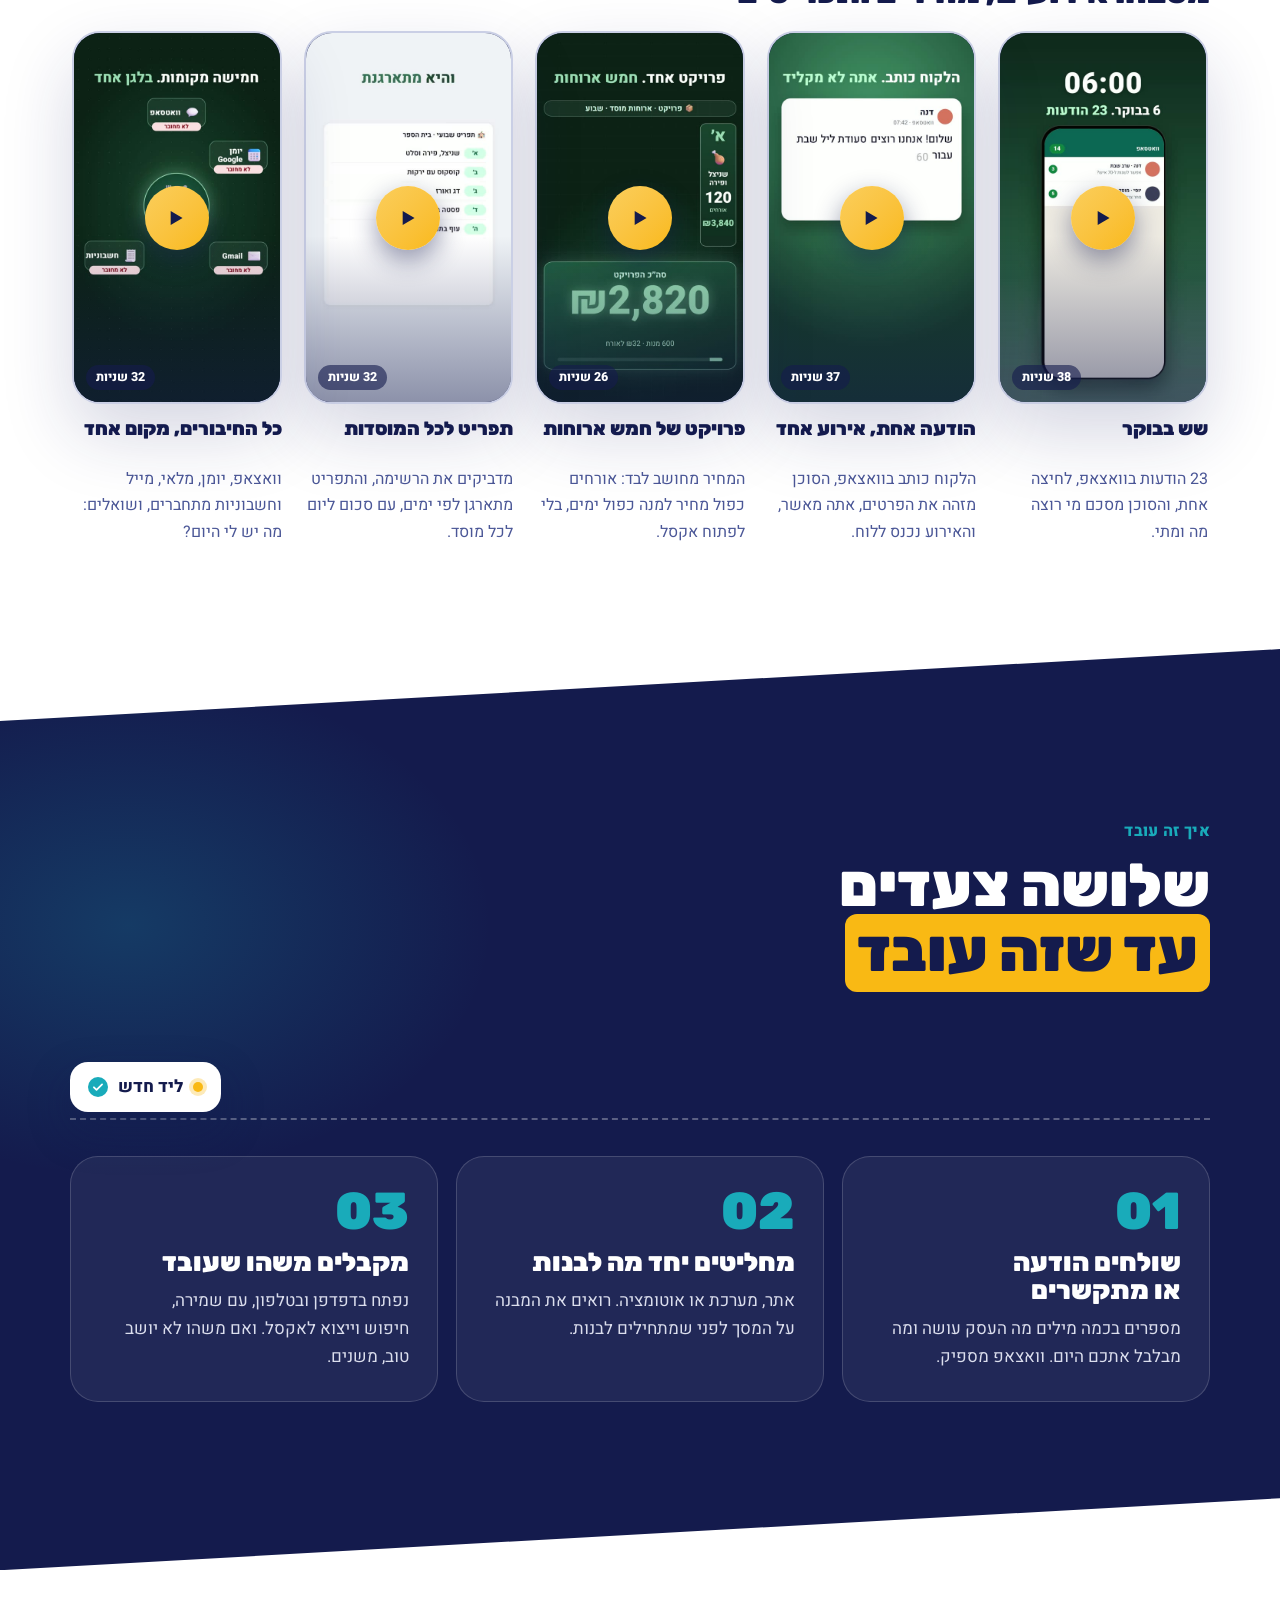
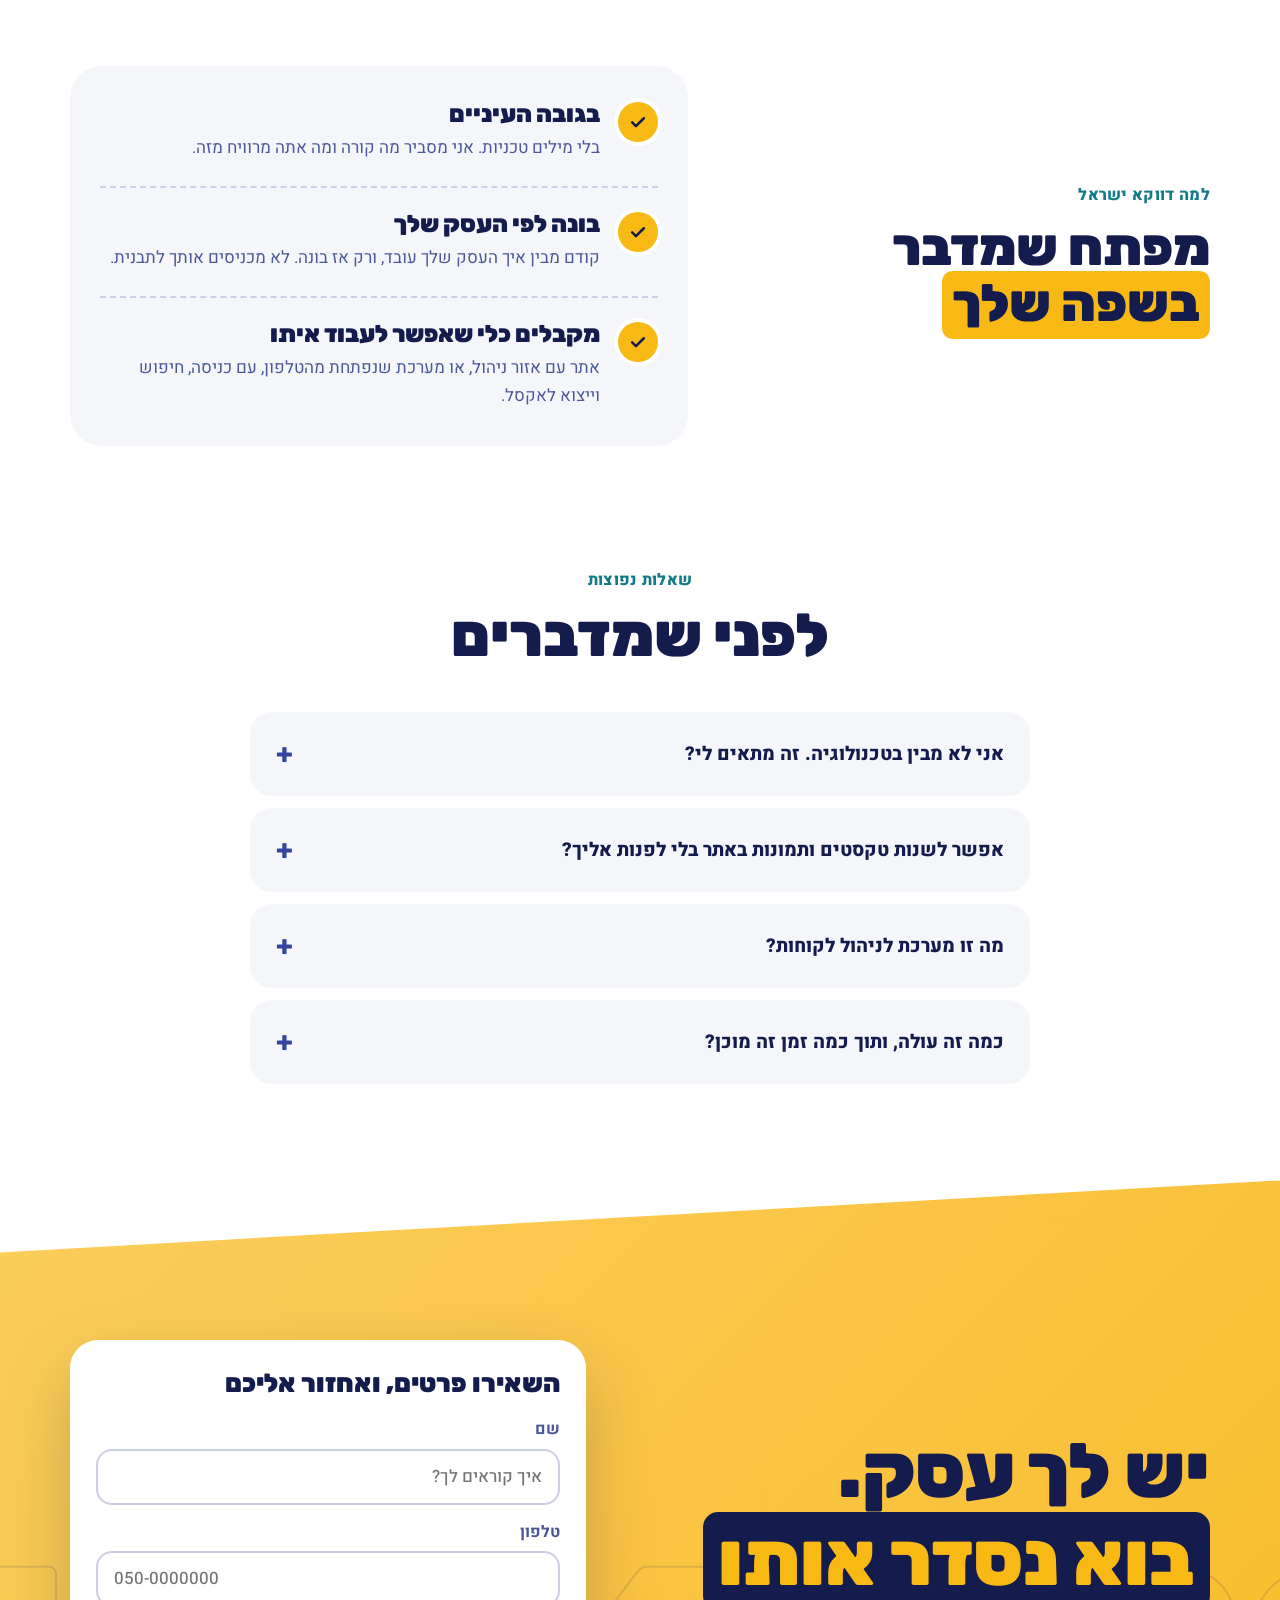
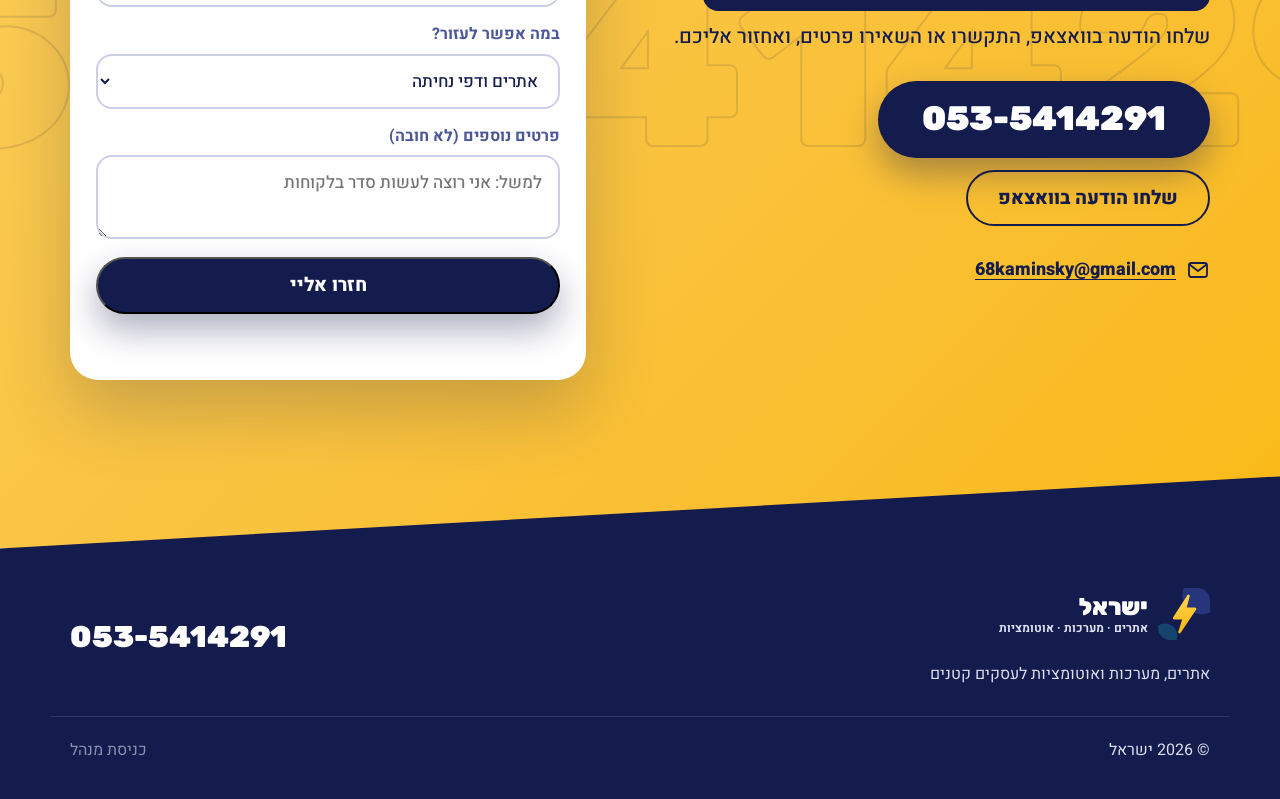
==== commit ee677338: "סרטון הסבר לשער לסוכנים, עם קריינות בעברית" ====
--- a/index.html
+++ b/index.html
@@ -330,6 +330,7 @@
               <h3 data-edit="works.7.title" data-label="עבודה 7, שם">שער לסוכנים עם קוד אישי</h3>
               <p data-edit="works.7.text" data-label="עבודה 7, תיאור" data-type="long">כל סוכן מקבל קוד אישי ופותח את השער בלחיצה אחת, לפי שעות וימים שאתם קובעים. כל פתיחה נרשמת, ואפשר לחסום את כל הקודים בלחיצה.</p>
               <a class="work__demo" href="demos/gate/index.html" target="_blank" rel="noopener" aria-label="פתחו הדגמה של שער לסוכנים, נפתח בלשונית חדשה"><span data-edit="works.demo_link" data-label="קישור להדגמה, בכל כרטיס">פתחו את ההדגמה ←</span></a>
+              <a class="work__demo work__demo--video" href="assets/videos/gate-explainer.mp4" target="_blank" rel="noopener" aria-label="צפו בסרטון הסבר על שער לסוכנים, נפתח בלשונית חדשה"><span data-edit="works.video_link" data-label="קישור לסרטון, בכרטיס">צפו בסרטון ↓</span></a>
               <a class="work__demo work__demo--wa" data-edit-wa href="https://wa.me/972535414291" target="_blank" rel="noopener"><span data-edit="works.ask_link" data-label="קישור וואצאפ, בכל כרטיס">רוצה כזה? כתבו לי</span></a>
             </div>
           </article>
